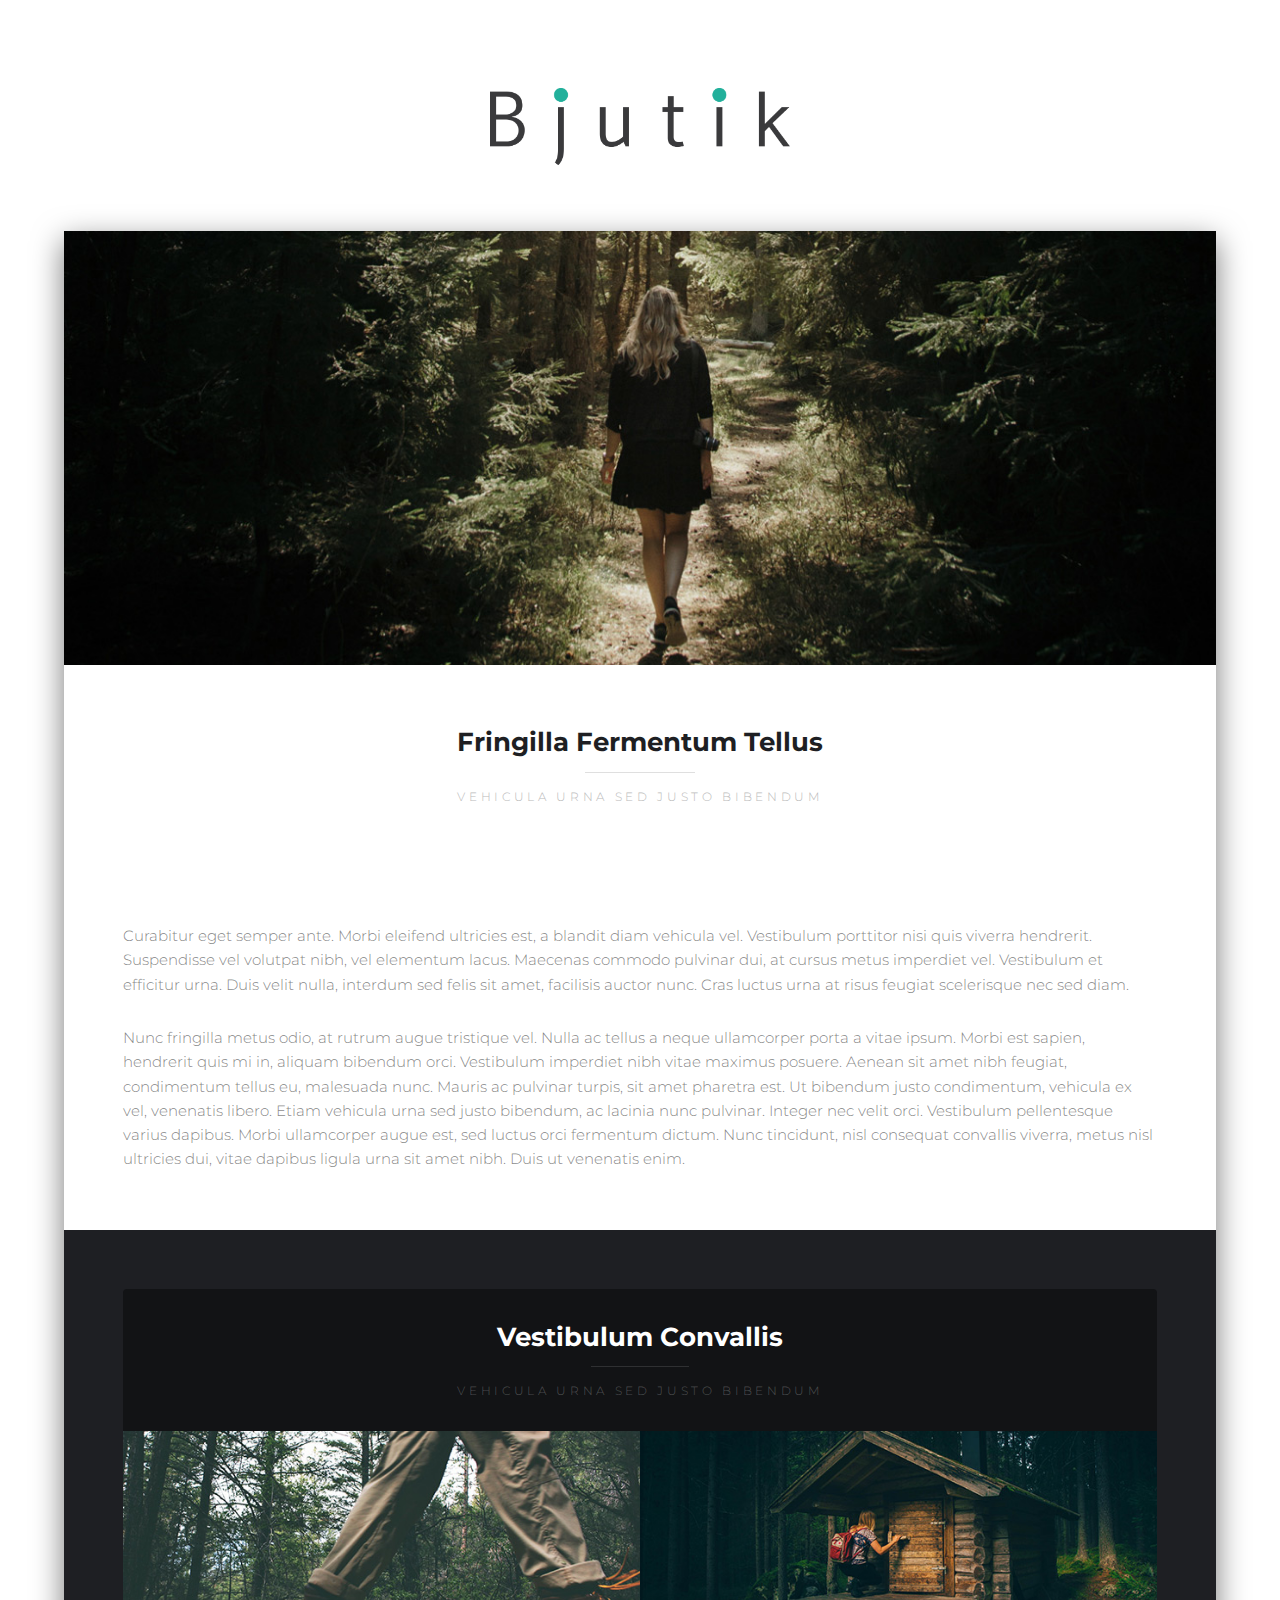
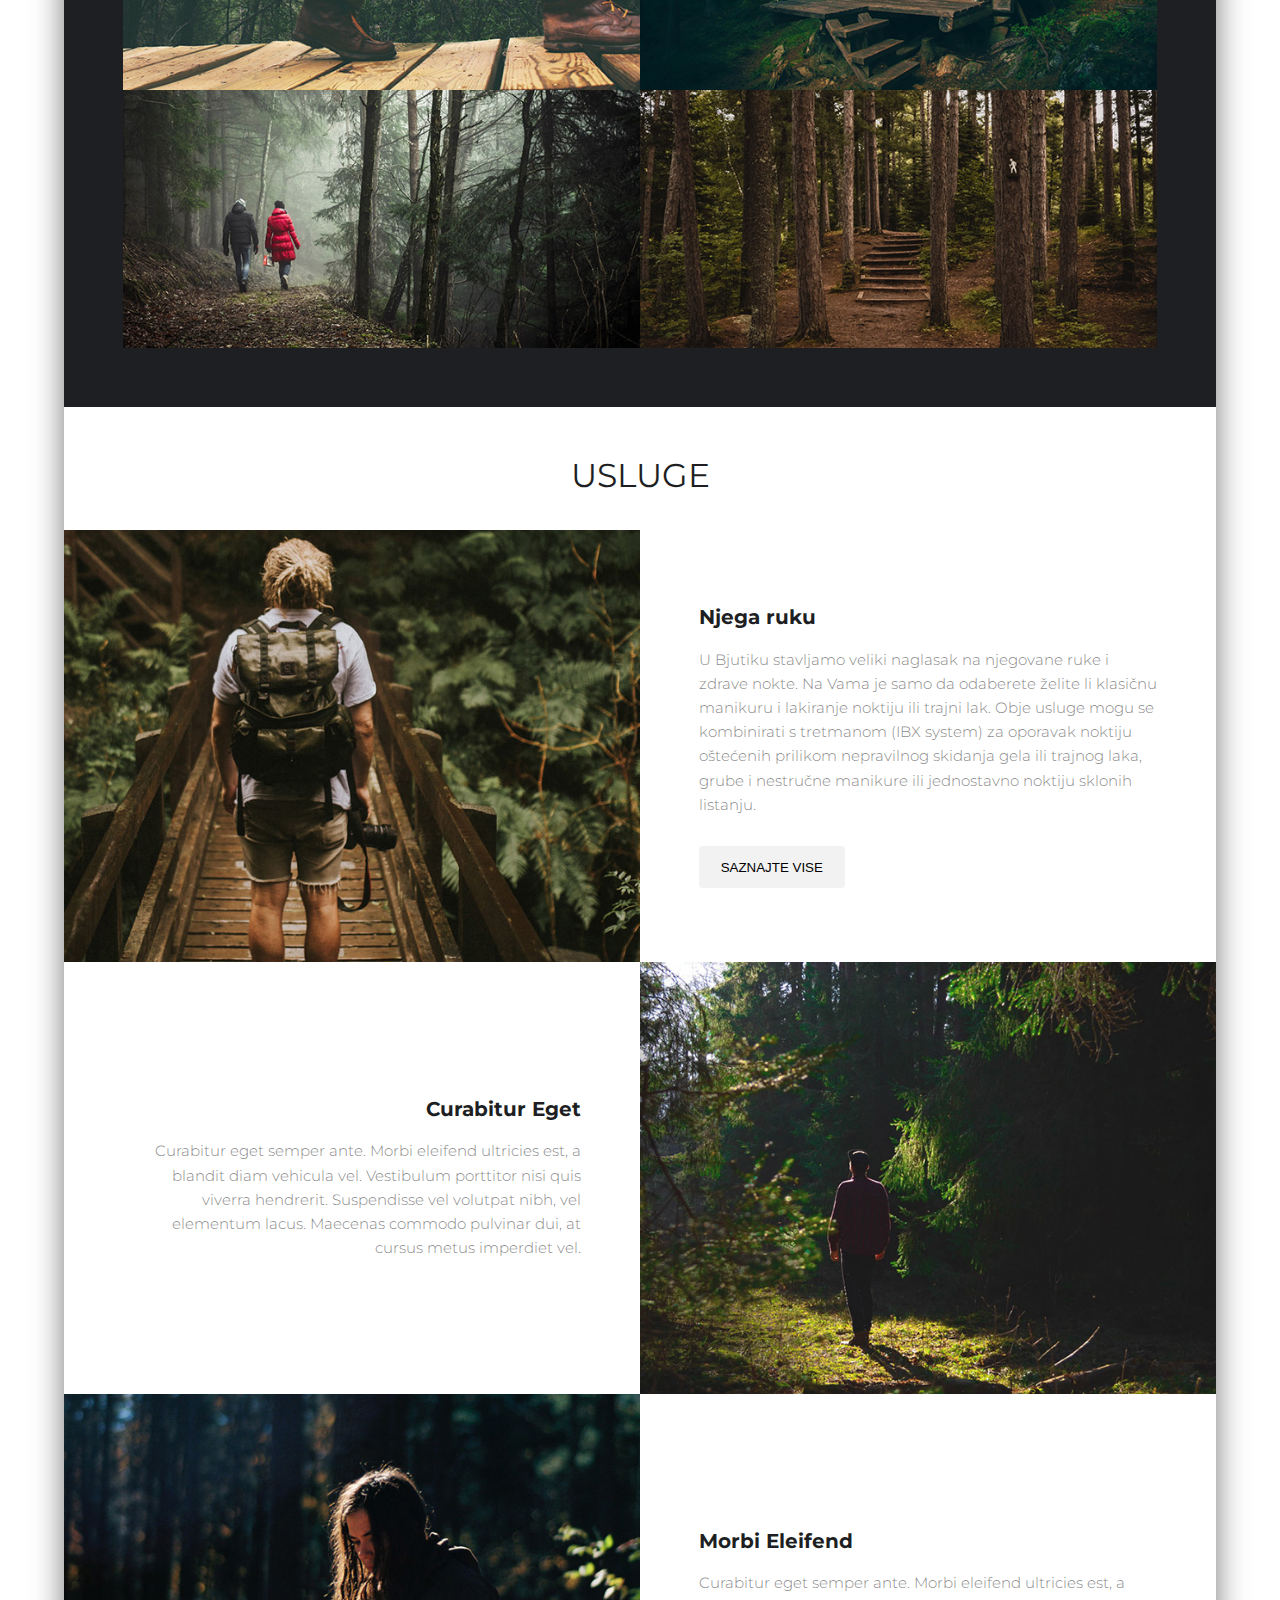
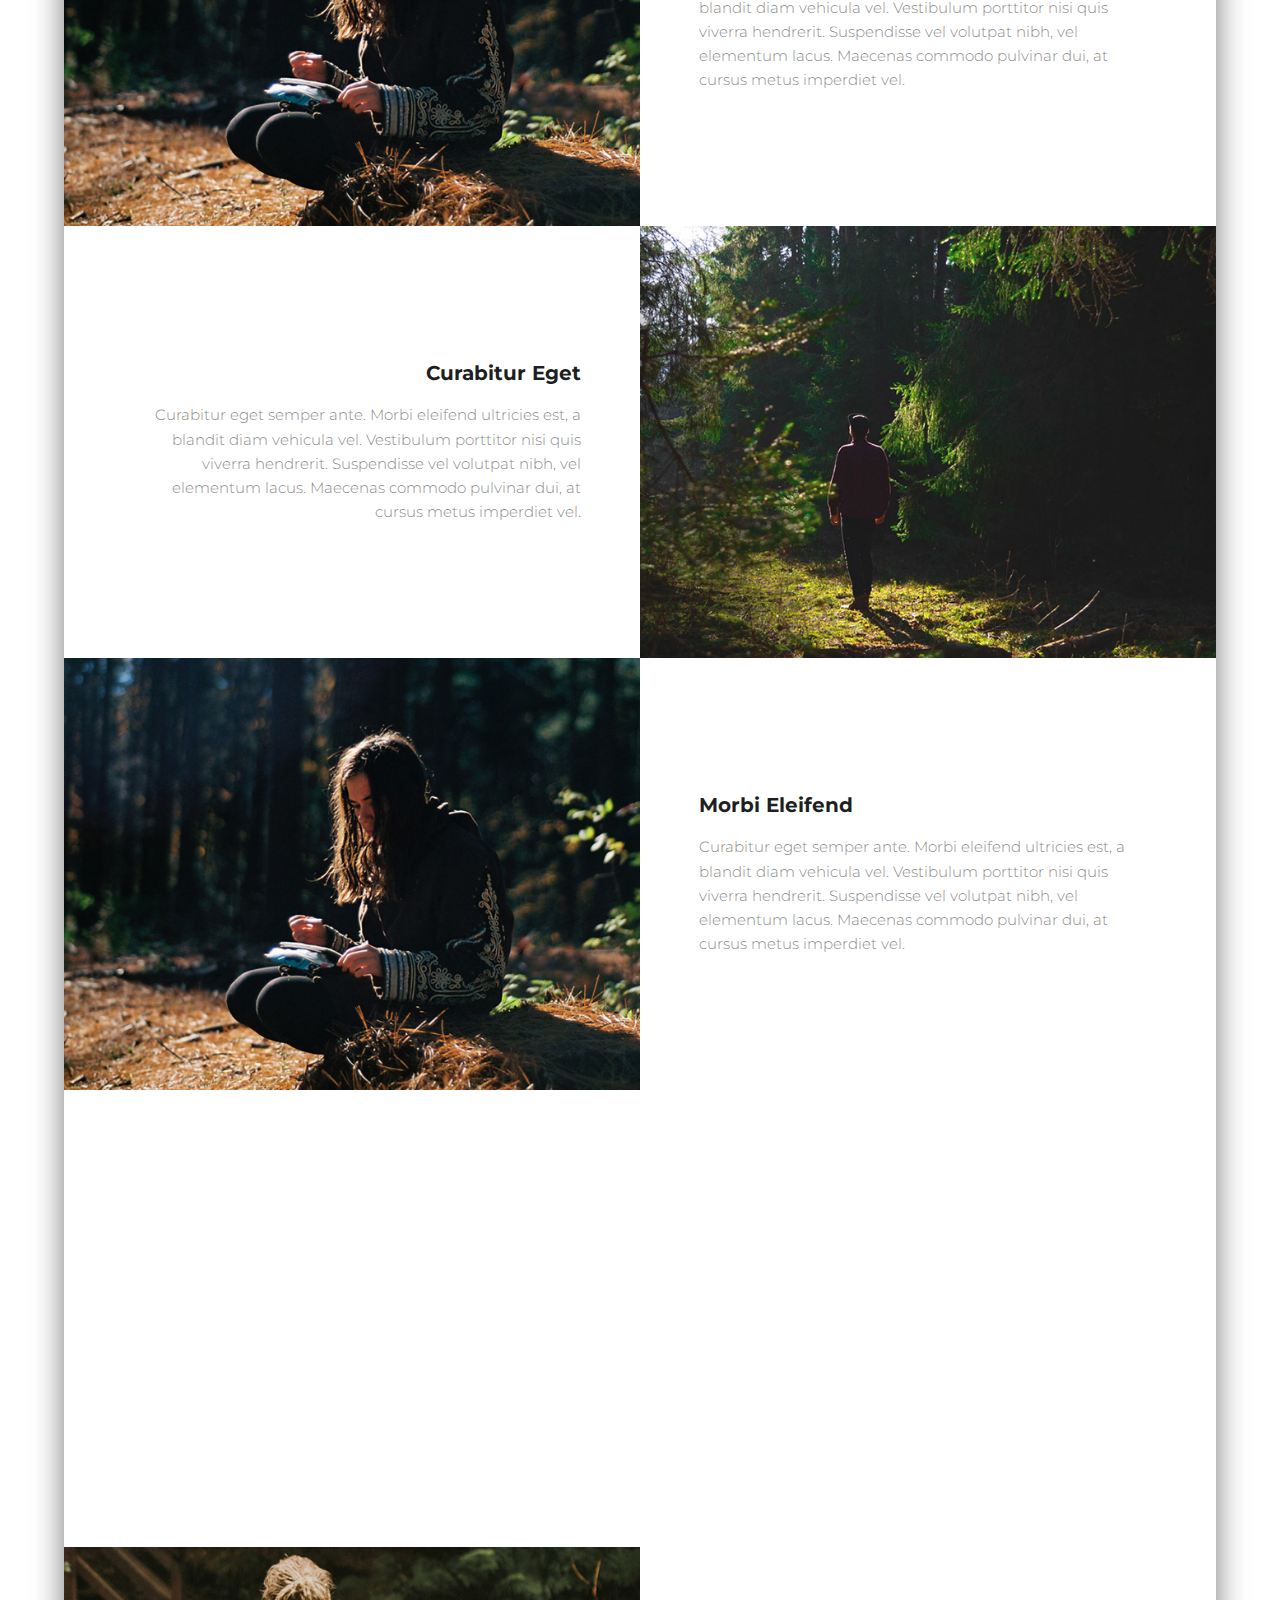
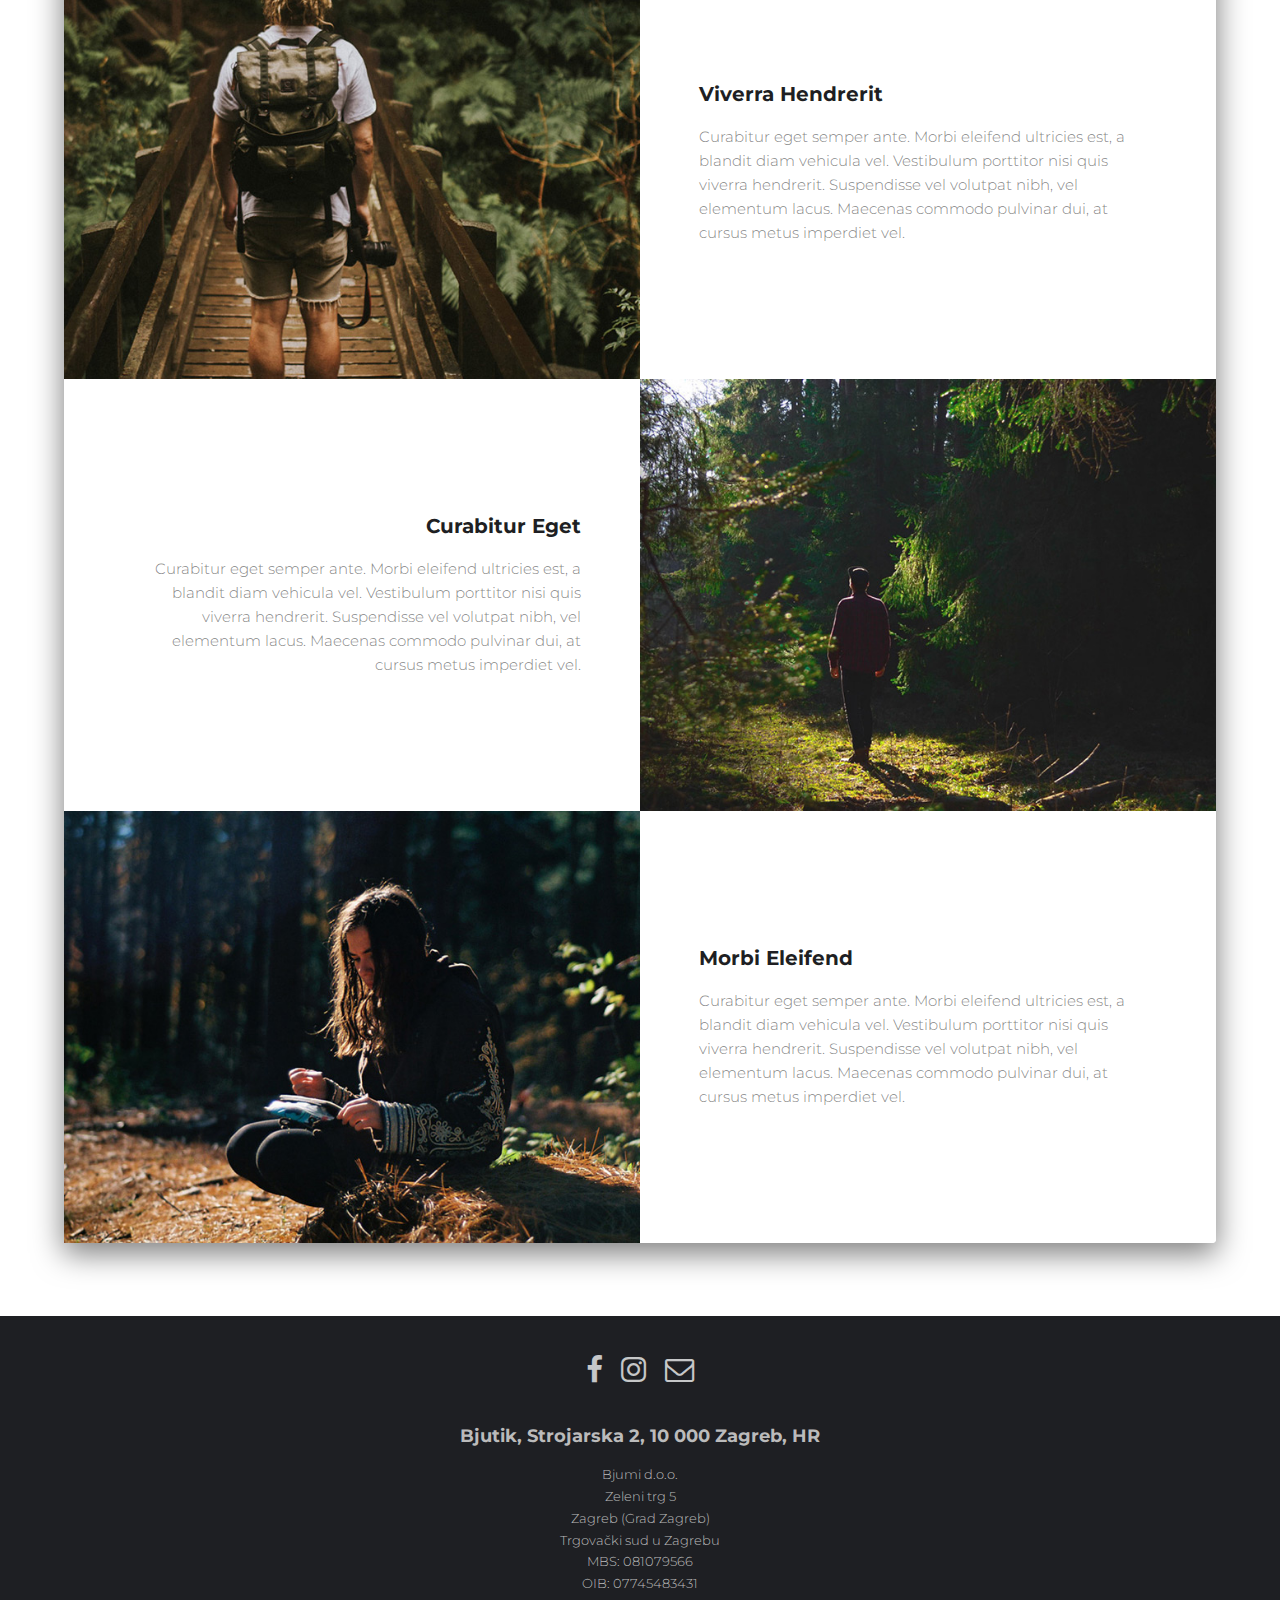
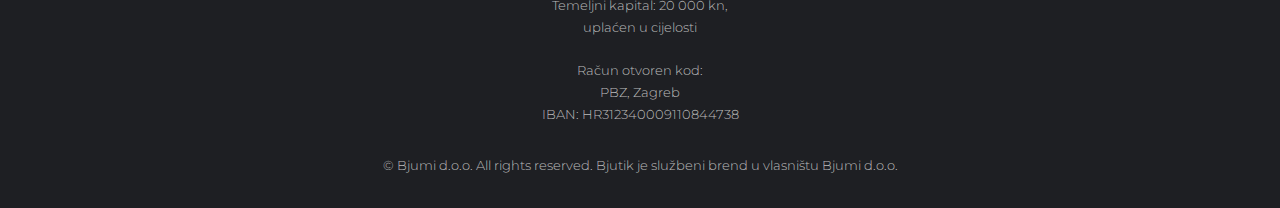
==== index.html @ 5a3cbe79 "initial commit - open close modal in progress" ====
<!DOCTYPE HTML>
<html>
	<head>
		<title>Bjutik studio ljepote</title>
		<meta charset="utf-8" />
		<meta name="viewport" content="width=device-width, initial-scale=1" />
		<link rel="stylesheet" href="assets/css/main.css" />
		<link href="https://fonts.googleapis.com/css?family=Montserrat" rel="stylesheet">
		<link rel="icon" type="image/png" href="images/favicon.png">

	</head>
	<body>

		<!-- Header -->
			<header id="header">
				<div class="logo"><img src="images/logo.png" alt="Bjutik studio" width="300px"></a></div>
			</header>

		<!-- Main -->
			<section id="main">
				<div class="inner">

				<!-- One -->
					<section id="one" class="wrapper style1">

						<div class="image fit flush">
							<img src="images/pic02.jpg" alt="" />
						</div>
						<header class="special">
							<h2>Fringilla Fermentum Tellus</h2>
							<p>vehicula urna sed justo bibendum</p>
						</header>
						<div class="content">
							<p>Curabitur eget semper ante. Morbi eleifend ultricies est, a blandit diam vehicula vel. Vestibulum porttitor nisi quis viverra hendrerit. Suspendisse vel volutpat nibh, vel elementum lacus. Maecenas commodo pulvinar dui, at cursus metus imperdiet vel. Vestibulum et efficitur urna. Duis velit nulla, interdum sed felis sit amet, facilisis auctor nunc. Cras luctus urna at risus feugiat scelerisque nec sed diam. </p>
							<p>Nunc fringilla metus odio, at rutrum augue tristique vel. Nulla ac tellus a neque ullamcorper porta a vitae ipsum. Morbi est sapien, hendrerit quis mi in, aliquam bibendum orci. Vestibulum imperdiet nibh vitae maximus posuere. Aenean sit amet nibh feugiat, condimentum tellus eu, malesuada nunc. Mauris ac pulvinar turpis, sit amet pharetra est. Ut bibendum justo condimentum, vehicula ex vel, venenatis libero. Etiam vehicula urna sed justo bibendum, ac lacinia nunc pulvinar. Integer nec velit orci. Vestibulum pellentesque varius dapibus. Morbi ullamcorper augue est, sed luctus orci fermentum dictum. Nunc tincidunt, nisl consequat convallis viverra, metus nisl ultricies dui, vitae dapibus ligula urna sit amet nibh. Duis ut venenatis enim.</p>
						</div>
					</section>

				<!-- Two -->
					<section id="two" class="wrapper style2">
						<header>
							<h2>Vestibulum Convallis</h2>
							<p>vehicula urna sed justo bibendum</p>
						</header>
						<div class="content">
							<div class="gallery">
								<div>
									<div class="image fit flush">
										<a href="images/pic03.jpg"><img src="images/pic03.jpg" alt="" /></a>
									</div>
								</div>
								<div>
									<div class="image fit flush">
										<a href="images/pic01.jpg"><img src="images/pic01.jpg" alt="" /></a>
									</div>
								</div>
								<div>
									<div class="image fit flush">
										<a href="images/pic04.jpg"><img src="images/pic04.jpg" alt="" /></a>
									</div>
								</div>
								<div>
									<div class="image fit flush">
										<a href="images/pic05.jpg"><img src="images/pic05.jpg" alt="" /></a>
									</div>
								</div>
							</div>
						</div>
					</section>

				<!-- Three -->
					<section id="three" class="wrapper">
						<h1>Usluge</h1>
						<div class="spotlight">
							<div class="image flush"><img src="images/pic06.jpg" alt="" /></div>
							<div class="inner">
								<h3>Njega ruku</h3>
								<p>U Bjutiku stavljamo veliki naglasak na njegovane ruke i zdrave nokte. Na Vama je samo da odaberete želite li klasičnu manikuru i lakiranje noktiju ili trajni lak. Obje usluge mogu se kombinirati s tretmanom (IBX system) za oporavak noktiju oštećenih prilikom nepravilnog skidanja gela ili trajnog laka, grube i nestručne manikure ili jednostavno noktiju sklonih listanju.</p>
								<button id="modal_button" onclick="openModal('njega-ruku')">Saznajte vise</button>
																
							</div>

							<div class="modal modal-hidden" id="njega-ruku">
								<div class="modal-container">
									<a class="modal-close" href="#" onclick="closeModal('njega-ruku')"></a>
								<h2>Njega ruku</h2>
								<p>U Bjutiku stavljamo veliki naglasak na njegovane ruke i zdrave nokte. Na Vama je samo da odaberete želite li klasičnu manikuru i lakiranje noktiju ili trajni lak. Obje usluge mogu se kombinirati s tretmanom (IBX system) za oporavak noktiju oštećenih prilikom nepravilnog skidanja gela ili trajnog laka, grube i nestručne manikure ili jednostavno noktiju sklonih listanju. IBX system u kombinaciji s organskim Dadi’ Oil uljem kojeg dobijete prilikom prvog IBX tretmana pomaže Vam da njegujete svoje nokte i kožu i kod kuće.</p>
										
								<p>Brandovi koji se koriste u radu su OPI i CND SHELLAC™ trajni lakovi, CND Creative Play, CND Vinylux te OPI  lakovi za nokte.
								Tretman možete obogatiti pilingom i maskom za ruke brazilskog proizvođača NK Cosmetics čiji su prirodni sastojci jednako blagotvorni prema Vama, ali i prema prirodi.</p>
										
								<p>Vrhunski proizvodi, iskustvo i stručnost u izvođenju tretmana osiguravaju Vam zadovoljstvo i opuštanje.</p>							
							</div>
							</div>
						</div>
						<div class="spotlight alt">
							<div class="image flush"><img src="images/pic07.jpg" alt="" /></div>
							<div  class="inner">
								<h3>Curabitur Eget</h3>
								<p>Curabitur eget semper ante. Morbi eleifend ultricies est, a blandit diam vehicula vel. Vestibulum porttitor nisi quis viverra hendrerit. Suspendisse vel volutpat nibh, vel elementum lacus. Maecenas commodo pulvinar dui, at cursus metus imperdiet vel.</p>
							</div>
						</div>
						<div class="spotlight">
							<div class="image flush"><img src="images/pic08.jpg" alt="" /></div>
							<div class="inner">
								<h3>Morbi Eleifend</h3>
								<p>Curabitur eget semper ante. Morbi eleifend ultricies est, a blandit diam vehicula vel. Vestibulum porttitor nisi quis viverra hendrerit. Suspendisse vel volutpat nibh, vel elementum lacus. Maecenas commodo pulvinar dui, at cursus metus imperdiet vel.</p>
							</div>
						</div>
						<div class="spotlight alt">
								<div class="image flush"><img src="images/pic07.jpg" alt="" /></div>
								<div  class="inner">
									<h3>Curabitur Eget</h3>
									<p>Curabitur eget semper ante. Morbi eleifend ultricies est, a blandit diam vehicula vel. Vestibulum porttitor nisi quis viverra hendrerit. Suspendisse vel volutpat nibh, vel elementum lacus. Maecenas commodo pulvinar dui, at cursus metus imperdiet vel.</p>
								</div>
							</div>
							<div class="spotlight">
								<div class="image flush"><img src="images/pic08.jpg" alt="" /></div>
								<div class="inner">
									<h3>Morbi Eleifend</h3>
									<p>Curabitur eget semper ante. Morbi eleifend ultricies est, a blandit diam vehicula vel. Vestibulum porttitor nisi quis viverra hendrerit. Suspendisse vel volutpat nibh, vel elementum lacus. Maecenas commodo pulvinar dui, at cursus metus imperdiet vel.</p>
								</div>
							</div>
					</section>

					<!-- Four -->
					<section id="four" class="wrapper">
						<iframe width="100%" height="450" frameborder="0" style="border:0" src="https://www.google.com/maps/embed/v1/place?q=place_id:EixTdHJvamFyc2thIGNlc3RhIDEwLCAxMDAwMCwgWmFncmViLCBIcnZhdHNrYQ&amp;key=AIzaSyA83Ny5k418vs1qoaSY3k1SQn9erfIWzHM" allowfullscreen=""></iframe>
					</section>

					<!-- Five -->
					<section id="five" class="wrapper">
						<div class="spotlight">
							<div class="image flush"><img src="images/pic06.jpg" alt="" /></div>
							<div class="inner">
								<h3>Viverra Hendrerit</h3>
								<p>Curabitur eget semper ante. Morbi eleifend ultricies est, a blandit diam vehicula vel. Vestibulum porttitor nisi quis viverra hendrerit. Suspendisse vel volutpat nibh, vel elementum lacus. Maecenas commodo pulvinar dui, at cursus metus imperdiet vel.</p>
							</div>
						</div>
						<div class="spotlight alt">
							<div class="image flush"><img src="images/pic07.jpg" alt="" /></div>
							<div  class="inner">
								<h3>Curabitur Eget</h3>
								<p>Curabitur eget semper ante. Morbi eleifend ultricies est, a blandit diam vehicula vel. Vestibulum porttitor nisi quis viverra hendrerit. Suspendisse vel volutpat nibh, vel elementum lacus. Maecenas commodo pulvinar dui, at cursus metus imperdiet vel.</p>
							</div>
						</div>
						<div class="spotlight">
							<div class="image flush"><img src="images/pic08.jpg" alt="" /></div>
							<div class="inner">
								<h3>Morbi Eleifend</h3>
								<p>Curabitur eget semper ante. Morbi eleifend ultricies est, a blandit diam vehicula vel. Vestibulum porttitor nisi quis viverra hendrerit. Suspendisse vel volutpat nibh, vel elementum lacus. Maecenas commodo pulvinar dui, at cursus metus imperdiet vel.</p>
							</div>
						</div>
					</section>

				</div>
			</section>

		<!-- Footer -->
			<footer id="footer">
				<div class="container">
					<ul class="icons">
						<li><a href="https://www.facebook.com/bjutikstudioljepote/" class="icon fa-facebook"><span class="label">Facebook</span></a></li>
						<li><a href="https://www.instagram.com/bjutikstudioljepote/" class="icon fa-instagram"><span class="label">Instagram</span></a></li>
						<li><a href="mailto:ana.bjutik@gmail.com" class="icon fa-envelope-o"><span class="label">Email</span></a></li>
					</ul>
				</div>
				<h4>Bjutik, Strojarska 2, 10 000 Zagreb, HR

				</h4>
				<p>Bjumi d.o.o. <br>
					Zeleni trg 5<br>
					Zagreb (Grad Zagreb)<br>
					Trgovački sud u Zagrebu<br>
					MBS: 081079566<br>
					OIB: 07745483431<br>
					Temeljni kapital: 20 000 kn,<br>
					uplaćen u cijelosti<br>
				  <br>
					Račun otvoren kod:<br>
					PBZ, Zagreb<br>
					IBAN: HR312340009110844738<br></p>
				<div class="copyright">
					&copy; Bjumi d.o.o. All rights reserved. Bjutik je službeni brend u vlasništu Bjumi d.o.o.


				</div>
			</footer>

		<!-- Scripts -->
			<script src="assets/js/jquery.min.js"></script>
			<script src="assets/js/jquery.poptrox.min.js"></script>
			<script src="assets/js/skel.min.js"></script>
			<script src="assets/js/util.js"></script>
			<script src="assets/js/main.js"></script>

	</body>
</html>
---- assets/css/main.css ----
@import url(font-awesome.min.css);

	html, body, div, span, applet, object, iframe, h1, h2, h3, h4, h5, h6, p, blockquote, pre, a, abbr, acronym, address, big, cite, code, del, dfn, em, img, ins, kbd, q, s, samp, small, strike, strong, sub, sup, tt, var, b, u, i, center, dl, dt, dd, ol, ul, li, fieldset, form, label, legend, table, caption, tbody, tfoot, thead, tr, th, td, article, aside, canvas, details, embed, figure, figcaption, footer, header, hgroup, menu, nav, output, ruby, section, summary, time, mark, audio, video {
		margin: 0;
		padding: 0;
		border: 0;
		font-size: 100%;
		font: inherit;
		vertical-align: baseline;
	}

	article, aside, details, figcaption, figure, footer, header, hgroup, menu, nav, section {
		display: block;
	}

	body {
		line-height: 1;
		z-index: 100;
	}

	ol, ul {
		list-style: none;
	}

	blockquote, q {
		quotes: none;
	}

	blockquote:before, blockquote:after, q:before, q:after {
		content: '';
		content: none;
	}

	table {
		border-collapse: collapse;
		border-spacing: 0;
	}

	body {
		-webkit-text-size-adjust: none;
	}

/* Box Model */

	*, *:before, *:after {
		-moz-box-sizing: border-box;
		-webkit-box-sizing: border-box;
		box-sizing: border-box;
	}

/* Containers */

	.container {
		margin-left: auto;
		margin-right: auto;
	}

	.container.\31 25\25 {
		width: 100%;
		max-width: 100rem;
		min-width: 80rem;
	}

	.container.\37 5\25 {
		width: 60rem;
	}

	.container.\35 0\25 {
		width: 40rem;
	}

	.container.\32 5\25 {
		width: 20rem;
	}

	.container {
		width: 80rem;
	}

	@media screen and (max-width: 1680px) {

		.container.\31 25\25 {
			width: 100%;
			max-width: 100rem;
			min-width: 80rem;
		}

		.container.\37 5\25 {
			width: 60rem;
		}

		.container.\35 0\25 {
			width: 40rem;
		}

		.container.\32 5\25 {
			width: 20rem;
		}

		.container {
			width: 80rem;
		}

	}

	@media screen and (max-width: 1280px) {

		.container.\31 25\25 {
			width: 100%;
			max-width: 81.25rem;
			min-width: 65rem;
		}

		.container.\37 5\25 {
			width: 48.75rem;
		}

		.container.\35 0\25 {
			width: 32.5rem;
		}

		.container.\32 5\25 {
			width: 16.25rem;
		}

		.container {
			width: 65rem;
		}

	}

	@media screen and (max-width: 980px) {

		.container.\31 25\25 {
			width: 100%;
			max-width: 112.5%;
			min-width: 90%;
		}

		.container.\37 5\25 {
			width: 67.5%;
		}

		.container.\35 0\25 {
			width: 45%;
		}

		.container.\32 5\25 {
			width: 22.5%;
		}

		.container {
			width: 90%;
		}

	}

	@media screen and (max-width: 736px) {

		.container.\31 25\25 {
			width: 100%;
			max-width: 112.5%;
			min-width: 90%;
		}

		.container.\37 5\25 {
			width: 67.5%;
		}

		.container.\35 0\25 {
			width: 45%;
		}

		.container.\32 5\25 {
			width: 22.5%;
		}

		.container {
			width: 90% !important;
		}

	}

	@media screen and (max-width: 480px) {

		.container.\31 25\25 {
			width: 100%;
			max-width: 112.5%;
			min-width: 90%;
		}

		.container.\37 5\25 {
			width: 67.5%;
		}

		.container.\35 0\25 {
			width: 45%;
		}

		.container.\32 5\25 {
			width: 22.5%;
		}

		.container {
			width: 90% !important;
		}

	}

/* Grid */

	.row {
		border-bottom: solid 1px transparent;
		-moz-box-sizing: border-box;
		-webkit-box-sizing: border-box;
		box-sizing: border-box;
	}

	.row > * {
		float: left;
		-moz-box-sizing: border-box;
		-webkit-box-sizing: border-box;
		box-sizing: border-box;
	}

	.row:after, .row:before {
		content: '';
		display: block;
		clear: both;
		height: 0;
	}

	.row.uniform > * > :first-child {
		margin-top: 0;
	}

	.row.uniform > * > :last-child {
		margin-bottom: 0;
	}

	.row.\30 \25 > * {
		padding: 0 0 0 0rem;
	}

	.row.\30 \25 {
		margin: 0 0 -1px 0rem;
	}

	.row.uniform.\30 \25 > * {
		padding: 0rem 0 0 0rem;
	}

	.row.uniform.\30 \25 {
		margin: 0rem 0 -1px 0rem;
	}

	.row > * {
		padding: 0 0 0 2rem;
	}

	.row {
		margin: 0 0 -1px -2rem;
	}

	.row.uniform > * {
		padding: 2rem 0 0 2rem;
	}

	.row.uniform {
		margin: -2rem 0 -1px -2rem;
	}

	.row.\32 00\25 > * {
		padding: 0 0 0 4rem;
	}

	.row.\32 00\25 {
		margin: 0 0 -1px -4rem;
	}

	.row.uniform.\32 00\25 > * {
		padding: 4rem 0 0 4rem;
	}

	.row.uniform.\32 00\25 {
		margin: -4rem 0 -1px -4rem;
	}

	.row.\31 50\25 > * {
		padding: 0 0 0 3rem;
	}

	.row.\31 50\25 {
		margin: 0 0 -1px -3rem;
	}

	.row.uniform.\31 50\25 > * {
		padding: 3rem 0 0 3rem;
	}

	.row.uniform.\31 50\25 {
		margin: -3rem 0 -1px -3rem;
	}

	.row.\35 0\25 > * {
		padding: 0 0 0 1rem;
	}

	.row.\35 0\25 {
		margin: 0 0 -1px -1rem;
	}

	.row.uniform.\35 0\25 > * {
		padding: 1rem 0 0 1rem;
	}

	.row.uniform.\35 0\25 {
		margin: -1rem 0 -1px -1rem;
	}

	.row.\32 5\25 > * {
		padding: 0 0 0 0.5rem;
	}

	.row.\32 5\25 {
		margin: 0 0 -1px -0.5rem;
	}

	.row.uniform.\32 5\25 > * {
		padding: 0.5rem 0 0 0.5rem;
	}

	.row.uniform.\32 5\25 {
		margin: -0.5rem 0 -1px -0.5rem;
	}

	.\31 2u, .\31 2u\24 {
		width: 100%;
		clear: none;
		margin-left: 0;
	}

	.\31 1u, .\31 1u\24 {
		width: 91.6666666667%;
		clear: none;
		margin-left: 0;
	}

	.\31 0u, .\31 0u\24 {
		width: 83.3333333333%;
		clear: none;
		margin-left: 0;
	}

	.\39 u, .\39 u\24 {
		width: 75%;
		clear: none;
		margin-left: 0;
	}

	.\38 u, .\38 u\24 {
		width: 66.6666666667%;
		clear: none;
		margin-left: 0;
	}

	.\37 u, .\37 u\24 {
		width: 58.3333333333%;
		clear: none;
		margin-left: 0;
	}

	.\36 u, .\36 u\24 {
		width: 50%;
		clear: none;
		margin-left: 0;
	}

	.\35 u, .\35 u\24 {
		width: 41.6666666667%;
		clear: none;
		margin-left: 0;
	}

	.\34 u, .\34 u\24 {
		width: 33.3333333333%;
		clear: none;
		margin-left: 0;
	}

	.\33 u, .\33 u\24 {
		width: 25%;
		clear: none;
		margin-left: 0;
	}

	.\32 u, .\32 u\24 {
		width: 16.6666666667%;
		clear: none;
		margin-left: 0;
	}

	.\31 u, .\31 u\24 {
		width: 8.3333333333%;
		clear: none;
		margin-left: 0;
	}

	.\31 2u\24 + *,
	.\31 1u\24 + *,
	.\31 0u\24 + *,
	.\39 u\24 + *,
	.\38 u\24 + *,
	.\37 u\24 + *,
	.\36 u\24 + *,
	.\35 u\24 + *,
	.\34 u\24 + *,
	.\33 u\24 + *,
	.\32 u\24 + *,
	.\31 u\24 + * {
		clear: left;
	}

	.\-11u {
		margin-left: 91.66667%;
	}

	.\-10u {
		margin-left: 83.33333%;
	}

	.\-9u {
		margin-left: 75%;
	}

	.\-8u {
		margin-left: 66.66667%;
	}

	.\-7u {
		margin-left: 58.33333%;
	}

	.\-6u {
		margin-left: 50%;
	}

	.\-5u {
		margin-left: 41.66667%;
	}

	.\-4u {
		margin-left: 33.33333%;
	}

	.\-3u {
		margin-left: 25%;
	}

	.\-2u {
		margin-left: 16.66667%;
	}

	.\-1u {
		margin-left: 8.33333%;
	}

	@media screen and (max-width: 1680px) {

		.row > * {
			padding: 0 0 0 2rem;
		}

		.row {
			margin: 0 0 -1px -2rem;
		}

		.row.uniform > * {
			padding: 2rem 0 0 2rem;
		}

		.row.uniform {
			margin: -2rem 0 -1px -2rem;
		}

		.row.\32 00\25 > * {
			padding: 0 0 0 4rem;
		}

		.row.\32 00\25 {
			margin: 0 0 -1px -4rem;
		}

		.row.uniform.\32 00\25 > * {
			padding: 4rem 0 0 4rem;
		}

		.row.uniform.\32 00\25 {
			margin: -4rem 0 -1px -4rem;
		}

		.row.\31 50\25 > * {
			padding: 0 0 0 3rem;
		}

		.row.\31 50\25 {
			margin: 0 0 -1px -3rem;
		}

		.row.uniform.\31 50\25 > * {
			padding: 3rem 0 0 3rem;
		}

		.row.uniform.\31 50\25 {
			margin: -3rem 0 -1px -3rem;
		}

		.row.\35 0\25 > * {
			padding: 0 0 0 1rem;
		}

		.row.\35 0\25 {
			margin: 0 0 -1px -1rem;
		}

		.row.uniform.\35 0\25 > * {
			padding: 1rem 0 0 1rem;
		}

		.row.uniform.\35 0\25 {
			margin: -1rem 0 -1px -1rem;
		}

		.row.\32 5\25 > * {
			padding: 0 0 0 0.5rem;
		}

		.row.\32 5\25 {
			margin: 0 0 -1px -0.5rem;
		}

		.row.uniform.\32 5\25 > * {
			padding: 0.5rem 0 0 0.5rem;
		}

		.row.uniform.\32 5\25 {
			margin: -0.5rem 0 -1px -0.5rem;
		}

		.\31 2u\28xlarge\29, .\31 2u\24\28xlarge\29 {
			width: 100%;
			clear: none;
			margin-left: 0;
		}

		.\31 1u\28xlarge\29, .\31 1u\24\28xlarge\29 {
			width: 91.6666666667%;
			clear: none;
			margin-left: 0;
		}

		.\31 0u\28xlarge\29, .\31 0u\24\28xlarge\29 {
			width: 83.3333333333%;
			clear: none;
			margin-left: 0;
		}

		.\39 u\28xlarge\29, .\39 u\24\28xlarge\29 {
			width: 75%;
			clear: none;
			margin-left: 0;
		}

		.\38 u\28xlarge\29, .\38 u\24\28xlarge\29 {
			width: 66.6666666667%;
			clear: none;
			margin-left: 0;
		}

		.\37 u\28xlarge\29, .\37 u\24\28xlarge\29 {
			width: 58.3333333333%;
			clear: none;
			margin-left: 0;
		}

		.\36 u\28xlarge\29, .\36 u\24\28xlarge\29 {
			width: 50%;
			clear: none;
			margin-left: 0;
		}

		.\35 u\28xlarge\29, .\35 u\24\28xlarge\29 {
			width: 41.6666666667%;
			clear: none;
			margin-left: 0;
		}

		.\34 u\28xlarge\29, .\34 u\24\28xlarge\29 {
			width: 33.3333333333%;
			clear: none;
			margin-left: 0;
		}

		.\33 u\28xlarge\29, .\33 u\24\28xlarge\29 {
			width: 25%;
			clear: none;
			margin-left: 0;
		}

		.\32 u\28xlarge\29, .\32 u\24\28xlarge\29 {
			width: 16.6666666667%;
			clear: none;
			margin-left: 0;
		}

		.\31 u\28xlarge\29, .\31 u\24\28xlarge\29 {
			width: 8.3333333333%;
			clear: none;
			margin-left: 0;
		}

		.\31 2u\24\28xlarge\29 + *,
		.\31 1u\24\28xlarge\29 + *,
		.\31 0u\24\28xlarge\29 + *,
		.\39 u\24\28xlarge\29 + *,
		.\38 u\24\28xlarge\29 + *,
		.\37 u\24\28xlarge\29 + *,
		.\36 u\24\28xlarge\29 + *,
		.\35 u\24\28xlarge\29 + *,
		.\34 u\24\28xlarge\29 + *,
		.\33 u\24\28xlarge\29 + *,
		.\32 u\24\28xlarge\29 + *,
		.\31 u\24\28xlarge\29 + * {
			clear: left;
		}

		.\-11u\28xlarge\29 {
			margin-left: 91.66667%;
		}

		.\-10u\28xlarge\29 {
			margin-left: 83.33333%;
		}

		.\-9u\28xlarge\29 {
			margin-left: 75%;
		}

		.\-8u\28xlarge\29 {
			margin-left: 66.66667%;
		}

		.\-7u\28xlarge\29 {
			margin-left: 58.33333%;
		}

		.\-6u\28xlarge\29 {
			margin-left: 50%;
		}

		.\-5u\28xlarge\29 {
			margin-left: 41.66667%;
		}

		.\-4u\28xlarge\29 {
			margin-left: 33.33333%;
		}

		.\-3u\28xlarge\29 {
			margin-left: 25%;
		}

		.\-2u\28xlarge\29 {
			margin-left: 16.66667%;
		}

		.\-1u\28xlarge\29 {
			margin-left: 8.33333%;
		}

	}

	@media screen and (max-width: 1280px) {

		.row > * {
			padding: 0 0 0 1.5rem;
		}

		.row {
			margin: 0 0 -1px -1.5rem;
		}

		.row.uniform > * {
			padding: 1.5rem 0 0 1.5rem;
		}

		.row.uniform {
			margin: -1.5rem 0 -1px -1.5rem;
		}

		.row.\32 00\25 > * {
			padding: 0 0 0 3rem;
		}

		.row.\32 00\25 {
			margin: 0 0 -1px -3rem;
		}

		.row.uniform.\32 00\25 > * {
			padding: 3rem 0 0 3rem;
		}

		.row.uniform.\32 00\25 {
			margin: -3rem 0 -1px -3rem;
		}

		.row.\31 50\25 > * {
			padding: 0 0 0 2.25rem;
		}

		.row.\31 50\25 {
			margin: 0 0 -1px -2.25rem;
		}

		.row.uniform.\31 50\25 > * {
			padding: 2.25rem 0 0 2.25rem;
		}

		.row.uniform.\31 50\25 {
			margin: -2.25rem 0 -1px -2.25rem;
		}

		.row.\35 0\25 > * {
			padding: 0 0 0 0.75rem;
		}

		.row.\35 0\25 {
			margin: 0 0 -1px -0.75rem;
		}

		.row.uniform.\35 0\25 > * {
			padding: 0.75rem 0 0 0.75rem;
		}

		.row.uniform.\35 0\25 {
			margin: -0.75rem 0 -1px -0.75rem;
		}

		.row.\32 5\25 > * {
			padding: 0 0 0 0.375rem;
		}

		.row.\32 5\25 {
			margin: 0 0 -1px -0.375rem;
		}

		.row.uniform.\32 5\25 > * {
			padding: 0.375rem 0 0 0.375rem;
		}

		.row.uniform.\32 5\25 {
			margin: -0.375rem 0 -1px -0.375rem;
		}

		.\31 2u\28large\29, .\31 2u\24\28large\29 {
			width: 100%;
			clear: none;
			margin-left: 0;
		}

		.\31 1u\28large\29, .\31 1u\24\28large\29 {
			width: 91.6666666667%;
			clear: none;
			margin-left: 0;
		}

		.\31 0u\28large\29, .\31 0u\24\28large\29 {
			width: 83.3333333333%;
			clear: none;
			margin-left: 0;
		}

		.\39 u\28large\29, .\39 u\24\28large\29 {
			width: 75%;
			clear: none;
			margin-left: 0;
		}

		.\38 u\28large\29, .\38 u\24\28large\29 {
			width: 66.6666666667%;
			clear: none;
			margin-left: 0;
		}

		.\37 u\28large\29, .\37 u\24\28large\29 {
			width: 58.3333333333%;
			clear: none;
			margin-left: 0;
		}

		.\36 u\28large\29, .\36 u\24\28large\29 {
			width: 50%;
			clear: none;
			margin-left: 0;
		}

		.\35 u\28large\29, .\35 u\24\28large\29 {
			width: 41.6666666667%;
			clear: none;
			margin-left: 0;
		}

		.\34 u\28large\29, .\34 u\24\28large\29 {
			width: 33.3333333333%;
			clear: none;
			margin-left: 0;
		}

		.\33 u\28large\29, .\33 u\24\28large\29 {
			width: 25%;
			clear: none;
			margin-left: 0;
		}

		.\32 u\28large\29, .\32 u\24\28large\29 {
			width: 16.6666666667%;
			clear: none;
			margin-left: 0;
		}

		.\31 u\28large\29, .\31 u\24\28large\29 {
			width: 8.3333333333%;
			clear: none;
			margin-left: 0;
		}

		.\31 2u\24\28large\29 + *,
		.\31 1u\24\28large\29 + *,
		.\31 0u\24\28large\29 + *,
		.\39 u\24\28large\29 + *,
		.\38 u\24\28large\29 + *,
		.\37 u\24\28large\29 + *,
		.\36 u\24\28large\29 + *,
		.\35 u\24\28large\29 + *,
		.\34 u\24\28large\29 + *,
		.\33 u\24\28large\29 + *,
		.\32 u\24\28large\29 + *,
		.\31 u\24\28large\29 + * {
			clear: left;
		}

		.\-11u\28large\29 {
			margin-left: 91.66667%;
		}

		.\-10u\28large\29 {
			margin-left: 83.33333%;
		}

		.\-9u\28large\29 {
			margin-left: 75%;
		}

		.\-8u\28large\29 {
			margin-left: 66.66667%;
		}

		.\-7u\28large\29 {
			margin-left: 58.33333%;
		}

		.\-6u\28large\29 {
			margin-left: 50%;
		}

		.\-5u\28large\29 {
			margin-left: 41.66667%;
		}

		.\-4u\28large\29 {
			margin-left: 33.33333%;
		}

		.\-3u\28large\29 {
			margin-left: 25%;
		}

		.\-2u\28large\29 {
			margin-left: 16.66667%;
		}

		.\-1u\28large\29 {
			margin-left: 8.33333%;
		}

	}

	@media screen and (max-width: 980px) {

		.row > * {
			padding: 0 0 0 1.5rem;
		}

		.row {
			margin: 0 0 -1px -1.5rem;
		}

		.row.uniform > * {
			padding: 1.5rem 0 0 1.5rem;
		}

		.row.uniform {
			margin: -1.5rem 0 -1px -1.5rem;
		}

		.row.\32 00\25 > * {
			padding: 0 0 0 3rem;
		}

		.row.\32 00\25 {
			margin: 0 0 -1px -3rem;
		}

		.row.uniform.\32 00\25 > * {
			padding: 3rem 0 0 3rem;
		}

		.row.uniform.\32 00\25 {
			margin: -3rem 0 -1px -3rem;
		}

		.row.\31 50\25 > * {
			padding: 0 0 0 2.25rem;
		}

		.row.\31 50\25 {
			margin: 0 0 -1px -2.25rem;
		}

		.row.uniform.\31 50\25 > * {
			padding: 2.25rem 0 0 2.25rem;
		}

		.row.uniform.\31 50\25 {
			margin: -2.25rem 0 -1px -2.25rem;
		}

		.row.\35 0\25 > * {
			padding: 0 0 0 0.75rem;
		}

		.row.\35 0\25 {
			margin: 0 0 -1px -0.75rem;
		}

		.row.uniform.\35 0\25 > * {
			padding: 0.75rem 0 0 0.75rem;
		}

		.row.uniform.\35 0\25 {
			margin: -0.75rem 0 -1px -0.75rem;
		}

		.row.\32 5\25 > * {
			padding: 0 0 0 0.375rem;
		}

		.row.\32 5\25 {
			margin: 0 0 -1px -0.375rem;
		}

		.row.uniform.\32 5\25 > * {
			padding: 0.375rem 0 0 0.375rem;
		}

		.row.uniform.\32 5\25 {
			margin: -0.375rem 0 -1px -0.375rem;
		}

		.\31 2u\28medium\29, .\31 2u\24\28medium\29 {
			width: 100%;
			clear: none;
			margin-left: 0;
		}

		.\31 1u\28medium\29, .\31 1u\24\28medium\29 {
			width: 91.6666666667%;
			clear: none;
			margin-left: 0;
		}

		.\31 0u\28medium\29, .\31 0u\24\28medium\29 {
			width: 83.3333333333%;
			clear: none;
			margin-left: 0;
		}

		.\39 u\28medium\29, .\39 u\24\28medium\29 {
			width: 75%;
			clear: none;
			margin-left: 0;
		}

		.\38 u\28medium\29, .\38 u\24\28medium\29 {
			width: 66.6666666667%;
			clear: none;
			margin-left: 0;
		}

		.\37 u\28medium\29, .\37 u\24\28medium\29 {
			width: 58.3333333333%;
			clear: none;
			margin-left: 0;
		}

		.\36 u\28medium\29, .\36 u\24\28medium\29 {
			width: 50%;
			clear: none;
			margin-left: 0;
		}

		.\35 u\28medium\29, .\35 u\24\28medium\29 {
			width: 41.6666666667%;
			clear: none;
			margin-left: 0;
		}

		.\34 u\28medium\29, .\34 u\24\28medium\29 {
			width: 33.3333333333%;
			clear: none;
			margin-left: 0;
		}

		.\33 u\28medium\29, .\33 u\24\28medium\29 {
			width: 25%;
			clear: none;
			margin-left: 0;
		}

		.\32 u\28medium\29, .\32 u\24\28medium\29 {
			width: 16.6666666667%;
			clear: none;
			margin-left: 0;
		}

		.\31 u\28medium\29, .\31 u\24\28medium\29 {
			width: 8.3333333333%;
			clear: none;
			margin-left: 0;
		}

		.\31 2u\24\28medium\29 + *,
		.\31 1u\24\28medium\29 + *,
		.\31 0u\24\28medium\29 + *,
		.\39 u\24\28medium\29 + *,
		.\38 u\24\28medium\29 + *,
		.\37 u\24\28medium\29 + *,
		.\36 u\24\28medium\29 + *,
		.\35 u\24\28medium\29 + *,
		.\34 u\24\28medium\29 + *,
		.\33 u\24\28medium\29 + *,
		.\32 u\24\28medium\29 + *,
		.\31 u\24\28medium\29 + * {
			clear: left;
		}

		.\-11u\28medium\29 {
			margin-left: 91.66667%;
		}

		.\-10u\28medium\29 {
			margin-left: 83.33333%;
		}

		.\-9u\28medium\29 {
			margin-left: 75%;
		}

		.\-8u\28medium\29 {
			margin-left: 66.66667%;
		}

		.\-7u\28medium\29 {
			margin-left: 58.33333%;
		}

		.\-6u\28medium\29 {
			margin-left: 50%;
		}

		.\-5u\28medium\29 {
			margin-left: 41.66667%;
		}

		.\-4u\28medium\29 {
			margin-left: 33.33333%;
		}

		.\-3u\28medium\29 {
			margin-left: 25%;
		}

		.\-2u\28medium\29 {
			margin-left: 16.66667%;
		}

		.\-1u\28medium\29 {
			margin-left: 8.33333%;
		}

	}

	@media screen and (max-width: 736px) {

		.row > * {
			padding: 0 0 0 1.25rem;
		}

		.row {
			margin: 0 0 -1px -1.25rem;
		}

		.row.uniform > * {
			padding: 1.25rem 0 0 1.25rem;
		}

		.row.uniform {
			margin: -1.25rem 0 -1px -1.25rem;
		}

		.row.\32 00\25 > * {
			padding: 0 0 0 2.5rem;
		}

		.row.\32 00\25 {
			margin: 0 0 -1px -2.5rem;
		}

		.row.uniform.\32 00\25 > * {
			padding: 2.5rem 0 0 2.5rem;
		}

		.row.uniform.\32 00\25 {
			margin: -2.5rem 0 -1px -2.5rem;
		}

		.row.\31 50\25 > * {
			padding: 0 0 0 1.875rem;
		}

		.row.\31 50\25 {
			margin: 0 0 -1px -1.875rem;
		}

		.row.uniform.\31 50\25 > * {
			padding: 1.875rem 0 0 1.875rem;
		}

		.row.uniform.\31 50\25 {
			margin: -1.875rem 0 -1px -1.875rem;
		}

		.row.\35 0\25 > * {
			padding: 0 0 0 0.625rem;
		}

		.row.\35 0\25 {
			margin: 0 0 -1px -0.625rem;
		}

		.row.uniform.\35 0\25 > * {
			padding: 0.625rem 0 0 0.625rem;
		}

		.row.uniform.\35 0\25 {
			margin: -0.625rem 0 -1px -0.625rem;
		}

		.row.\32 5\25 > * {
			padding: 0 0 0 0.3125rem;
		}

		.row.\32 5\25 {
			margin: 0 0 -1px -0.3125rem;
		}

		.row.uniform.\32 5\25 > * {
			padding: 0.3125rem 0 0 0.3125rem;
		}

		.row.uniform.\32 5\25 {
			margin: -0.3125rem 0 -1px -0.3125rem;
		}

		.\31 2u\28small\29, .\31 2u\24\28small\29 {
			width: 100%;
			clear: none;
			margin-left: 0;
		}

		.\31 1u\28small\29, .\31 1u\24\28small\29 {
			width: 91.6666666667%;
			clear: none;
			margin-left: 0;
		}

		.\31 0u\28small\29, .\31 0u\24\28small\29 {
			width: 83.3333333333%;
			clear: none;
			margin-left: 0;
		}

		.\39 u\28small\29, .\39 u\24\28small\29 {
			width: 75%;
			clear: none;
			margin-left: 0;
		}

		.\38 u\28small\29, .\38 u\24\28small\29 {
			width: 66.6666666667%;
			clear: none;
			margin-left: 0;
		}

		.\37 u\28small\29, .\37 u\24\28small\29 {
			width: 58.3333333333%;
			clear: none;
			margin-left: 0;
		}

		.\36 u\28small\29, .\36 u\24\28small\29 {
			width: 50%;
			clear: none;
			margin-left: 0;
		}

		.\35 u\28small\29, .\35 u\24\28small\29 {
			width: 41.6666666667%;
			clear: none;
			margin-left: 0;
		}

		.\34 u\28small\29, .\34 u\24\28small\29 {
			width: 33.3333333333%;
			clear: none;
			margin-left: 0;
		}

		.\33 u\28small\29, .\33 u\24\28small\29 {
			width: 25%;
			clear: none;
			margin-left: 0;
		}

		.\32 u\28small\29, .\32 u\24\28small\29 {
			width: 16.6666666667%;
			clear: none;
			margin-left: 0;
		}

		.\31 u\28small\29, .\31 u\24\28small\29 {
			width: 8.3333333333%;
			clear: none;
			margin-left: 0;
		}

		.\31 2u\24\28small\29 + *,
		.\31 1u\24\28small\29 + *,
		.\31 0u\24\28small\29 + *,
		.\39 u\24\28small\29 + *,
		.\38 u\24\28small\29 + *,
		.\37 u\24\28small\29 + *,
		.\36 u\24\28small\29 + *,
		.\35 u\24\28small\29 + *,
		.\34 u\24\28small\29 + *,
		.\33 u\24\28small\29 + *,
		.\32 u\24\28small\29 + *,
		.\31 u\24\28small\29 + * {
			clear: left;
		}

		.\-11u\28small\29 {
			margin-left: 91.66667%;
		}

		.\-10u\28small\29 {
			margin-left: 83.33333%;
		}

		.\-9u\28small\29 {
			margin-left: 75%;
		}

		.\-8u\28small\29 {
			margin-left: 66.66667%;
		}

		.\-7u\28small\29 {
			margin-left: 58.33333%;
		}

		.\-6u\28small\29 {
			margin-left: 50%;
		}

		.\-5u\28small\29 {
			margin-left: 41.66667%;
		}

		.\-4u\28small\29 {
			margin-left: 33.33333%;
		}

		.\-3u\28small\29 {
			margin-left: 25%;
		}

		.\-2u\28small\29 {
			margin-left: 16.66667%;
		}

		.\-1u\28small\29 {
			margin-left: 8.33333%;
		}

	}

	@media screen and (max-width: 480px) {

		.row > * {
			padding: 0 0 0 1.25rem;
		}

		.row {
			margin: 0 0 -1px -1.25rem;
		}

		.row.uniform > * {
			padding: 1.25rem 0 0 1.25rem;
		}

		.row.uniform {
			margin: -1.25rem 0 -1px -1.25rem;
		}

		.row.\32 00\25 > * {
			padding: 0 0 0 2.5rem;
		}

		.row.\32 00\25 {
			margin: 0 0 -1px -2.5rem;
		}

		.row.uniform.\32 00\25 > * {
			padding: 2.5rem 0 0 2.5rem;
		}

		.row.uniform.\32 00\25 {
			margin: -2.5rem 0 -1px -2.5rem;
		}

		.row.\31 50\25 > * {
			padding: 0 0 0 1.875rem;
		}

		.row.\31 50\25 {
			margin: 0 0 -1px -1.875rem;
		}

		.row.uniform.\31 50\25 > * {
			padding: 1.875rem 0 0 1.875rem;
		}

		.row.uniform.\31 50\25 {
			margin: -1.875rem 0 -1px -1.875rem;
		}

		.row.\35 0\25 > * {
			padding: 0 0 0 0.625rem;
		}

		.row.\35 0\25 {
			margin: 0 0 -1px -0.625rem;
		}

		.row.uniform.\35 0\25 > * {
			padding: 0.625rem 0 0 0.625rem;
		}

		.row.uniform.\35 0\25 {
			margin: -0.625rem 0 -1px -0.625rem;
		}

		.row.\32 5\25 > * {
			padding: 0 0 0 0.3125rem;
		}

		.row.\32 5\25 {
			margin: 0 0 -1px -0.3125rem;
		}

		.row.uniform.\32 5\25 > * {
			padding: 0.3125rem 0 0 0.3125rem;
		}

		.row.uniform.\32 5\25 {
			margin: -0.3125rem 0 -1px -0.3125rem;
		}

		.\31 2u\28xsmall\29, .\31 2u\24\28xsmall\29 {
			width: 100%;
			clear: none;
			margin-left: 0;
		}

		.\31 1u\28xsmall\29, .\31 1u\24\28xsmall\29 {
			width: 91.6666666667%;
			clear: none;
			margin-left: 0;
		}

		.\31 0u\28xsmall\29, .\31 0u\24\28xsmall\29 {
			width: 83.3333333333%;
			clear: none;
			margin-left: 0;
		}

		.\39 u\28xsmall\29, .\39 u\24\28xsmall\29 {
			width: 75%;
			clear: none;
			margin-left: 0;
		}

		.\38 u\28xsmall\29, .\38 u\24\28xsmall\29 {
			width: 66.6666666667%;
			clear: none;
			margin-left: 0;
		}

		.\37 u\28xsmall\29, .\37 u\24\28xsmall\29 {
			width: 58.3333333333%;
			clear: none;
			margin-left: 0;
		}

		.\36 u\28xsmall\29, .\36 u\24\28xsmall\29 {
			width: 50%;
			clear: none;
			margin-left: 0;
		}

		.\35 u\28xsmall\29, .\35 u\24\28xsmall\29 {
			width: 41.6666666667%;
			clear: none;
			margin-left: 0;
		}

		.\34 u\28xsmall\29, .\34 u\24\28xsmall\29 {
			width: 33.3333333333%;
			clear: none;
			margin-left: 0;
		}

		.\33 u\28xsmall\29, .\33 u\24\28xsmall\29 {
			width: 25%;
			clear: none;
			margin-left: 0;
		}

		.\32 u\28xsmall\29, .\32 u\24\28xsmall\29 {
			width: 16.6666666667%;
			clear: none;
			margin-left: 0;
		}

		.\31 u\28xsmall\29, .\31 u\24\28xsmall\29 {
			width: 8.3333333333%;
			clear: none;
			margin-left: 0;
		}

		.\31 2u\24\28xsmall\29 + *,
		.\31 1u\24\28xsmall\29 + *,
		.\31 0u\24\28xsmall\29 + *,
		.\39 u\24\28xsmall\29 + *,
		.\38 u\24\28xsmall\29 + *,
		.\37 u\24\28xsmall\29 + *,
		.\36 u\24\28xsmall\29 + *,
		.\35 u\24\28xsmall\29 + *,
		.\34 u\24\28xsmall\29 + *,
		.\33 u\24\28xsmall\29 + *,
		.\32 u\24\28xsmall\29 + *,
		.\31 u\24\28xsmall\29 + * {
			clear: left;
		}

		.\-11u\28xsmall\29 {
			margin-left: 91.66667%;
		}

		.\-10u\28xsmall\29 {
			margin-left: 83.33333%;
		}

		.\-9u\28xsmall\29 {
			margin-left: 75%;
		}

		.\-8u\28xsmall\29 {
			margin-left: 66.66667%;
		}

		.\-7u\28xsmall\29 {
			margin-left: 58.33333%;
		}

		.\-6u\28xsmall\29 {
			margin-left: 50%;
		}

		.\-5u\28xsmall\29 {
			margin-left: 41.66667%;
		}

		.\-4u\28xsmall\29 {
			margin-left: 33.33333%;
		}

		.\-3u\28xsmall\29 {
			margin-left: 25%;
		}

		.\-2u\28xsmall\29 {
			margin-left: 16.66667%;
		}

		.\-1u\28xsmall\29 {
			margin-left: 8.33333%;
		}

	}

/* Basic */

	@-ms-viewport {
		width: device-width;
	}

	body {
		-ms-overflow-style: scrollbar;
	}

	@media screen and (max-width: 480px) {

		html, body {
			min-width: 320px;
		}

	}

	body {
		background: #fff;
	}

		body.is-loading *, body.is-loading *:before, body.is-loading *:after {
			-moz-animation: none !important;
			-webkit-animation: none !important;
			-ms-animation: none !important;
			animation: none !important;
			-moz-transition: none !important;
			-webkit-transition: none !important;
			-ms-transition: none !important;
			transition: none !important;
		}

/* Type */

	html {
		font-size: 13pt;
	}

		@media screen and (max-width: 1680px) {

			html {
				font-size: 11pt;
			}

		}

		@media screen and (max-width: 1280px) {

			html {
				font-size: 11pt;
			}

		}

		@media screen and (max-width: 980px) {

			html {
				font-size: 12pt;
			}

		}

		@media screen and (max-width: 736px) {

			html {
				font-size: 12pt;
			}

		}

		@media screen and (max-width: 480px) {

			html {
				font-size: 12pt;
			}

		}

	body {
		background-color: #fff;
		color: rgba(0, 0, 0, 0.5);
	}

	body, input, select, textarea {
		font-family: Montserrat,sans-serif;
		font-weight: 300;
		font-size: 1rem;
		line-height: 1.65;
	}

	a {
		text-decoration: underline;
	}

		a:hover {
			text-decoration: none;
		}

	strong, b {
		font-weight: 600;
	}

	em, i {
		font-style: italic;
	}

	p {
		margin: 0 0 2rem 0;
	}

		p:last-child {
			margin: 0;
		}

		p.special {
			text-transform: uppercase;
			font-size: .75rem;
			font-weight: 300;
			margin: 0 0 .5rem 0;
			padding: 0 0 1rem 0;
			letter-spacing: .25rem;
		}

			p.special:after {
				content: '';
				position: absolute;
				margin: auto;
				right: 0;
				bottom: 0;
				left: 0;
				width: 50%;
				height: 1px;
				background-color: rgba(0, 0, 0, 0.125);
			}

	h1, h2, h3, h4, h5, h6 {
		font-weight: 700;
		line-height: 1.5;
		margin: 0 0 1rem 0;
	}

		h1 a, h2 a, h3 a, h4 a, h5 a, h6 a {
			color: inherit;
			text-decoration: none;
		}

	h2 {
		font-size: 1.75rem;
	}

	h3 {
		font-size: 1.35rem;
	}

	h4 {
		font-size: 1.1rem;
	}

	h5 {
		font-size: 0.9rem;
	}

	h6 {
		font-size: 0.7rem;
	}

	sub {
		font-size: 0.8rem;
		position: relative;
		top: 0.5rem;
	}

	sup {
		font-size: 0.8rem;
		position: relative;
		top: -0.5rem;
	}

	blockquote {
		border-left: solid 4px;
		font-style: italic;
		margin: 0 0 2rem 0;
		padding: 0.5rem 0 0.5rem 2rem;
	}

	code {
		border-radius: 4px;
		border: solid 1px;
		font-family: "Courier New", monospace;
		font-size: 0.9rem;
		margin: 0 0.25rem;
		padding: 0.25rem 0.65rem;
	}

	pre {
		-webkit-overflow-scrolling: touch;
		font-family: "Courier New", monospace;
		font-size: 0.9rem;
		margin: 0 0 2rem 0;
	}

		pre code {
			display: block;
			line-height: 1.75;
			padding: 1rem 1.5rem;
			overflow-x: auto;
		}

	hr {
		border: 0;
		border-bottom: solid 1px;
		margin: 2rem 0;
	}

		hr.major {
			margin: 3rem 0;
		}

	.align-left {
		text-align: left;
	}

	.align-center {
		text-align: center;
	}

	.align-right {
		text-align: right;
	}

	input, select, textarea {
		color: #1e1f23;
	}

	a:hover {
		color: #2caf9b;
	}

	strong, b {
		color: #1e1f23;
	}

	h1, h2, h3, h4, h5, h6 {
		color: #1e1f23;
	}

	blockquote {
		border-left-color: rgba(144, 144, 144, 0.25);
	}

	code {
		background: rgba(144, 144, 144, 0.075);
		border-color: rgba(144, 144, 144, 0.25);
	}

	hr {
		border-bottom-color: rgba(144, 144, 144, 0.25);
	}

/* Box */

	.box {
		margin-bottom: 2rem;
		background: rgba(255, 255, 255, 0.95);
		border-radius: 4px;
	}

		.box .image.fit {
			margin: 0;
			border-radius: 0;
		}

			.box .image.fit img {
				border-radius: 0;
			}

		.box header {
			margin: 0 0 2rem 0;
		}

			.box header h2 {
				margin-bottom: 1rem;
				position: relative;
				padding-bottom: 1rem;
				font-weight: 700;
			}

				.box header h2:after {
					content: '';
					position: absolute;
					margin: auto;
					right: 0;
					bottom: 0;
					left: 0;
					width: 10%;
					height: 1px;
					background-color: rgba(0, 0, 0, 0.125);
				}

			.box header p {
				text-transform: uppercase;
				font-size: .75rem;
				font-weight: 300;
				margin: 1rem 0;
				padding: 0;
				letter-spacing: .25rem;
			}

		.box .content {
			padding: 3rem;
		}

		.box > :last-child,
		.box > :last-child > :last-child,
		.box > :last-child > :last-child > :last-child {
			margin-bottom: 0;
		}

		.box.alt {
			border: 0;
			border-radius: 0;
			padding: 0;
		}

		@media screen and (max-width: 736px) {

			.box .content {
				padding: 2rem;
			}

		}

	.box {
		border-color: rgba(144, 144, 144, 0.25);
	}

/* Button */

	input[type="submit"],
	input[type="reset"],
	input[type="button"],
	button,
	.button {
		-moz-appearance: none;
		-webkit-appearance: none;
		-ms-appearance: none;
		appearance: none;
		-moz-transition: background-color 0.2s ease-in-out, color 0.2s ease-in-out;
		-webkit-transition: background-color 0.2s ease-in-out, color 0.2s ease-in-out;
		-ms-transition: background-color 0.2s ease-in-out, color 0.2s ease-in-out;
		transition: background-color 0.2s ease-in-out, color 0.2s ease-in-out;
		border-radius: 4px;
		border: 0;
		cursor: pointer;
		display: inline-block;
		font-weight: 300;
		height: 2.85rem;
		line-height: 2.95rem;
		padding: 0 1.5rem;
		text-align: center;
		text-decoration: none;
		text-transform: uppercase;
		white-space: nowrap;
	}

		input[type="submit"].icon,
		input[type="reset"].icon,
		input[type="button"].icon,
		button.icon,
		.button.icon {
			padding-left: 1.35rem;
		}

			input[type="submit"].icon:before,
			input[type="reset"].icon:before,
			input[type="button"].icon:before,
			button.icon:before,
			.button.icon:before {
				margin-right: 0.5rem;
			}

		input[type="submit"].fit,
		input[type="reset"].fit,
		input[type="button"].fit,
		button.fit,
		.button.fit {
			display: block;
			margin: 0 0 1rem 0;
			width: 100%;
		}

		input[type="submit"].small,
		input[type="reset"].small,
		input[type="button"].small,
		button.small,
		.button.small {
			font-size: 0.8rem;
		}

		input[type="submit"].big,
		input[type="reset"].big,
		input[type="button"].big,
		button.big,
		.button.big {
			font-size: 1.35rem;
		}

		input[type="submit"].disabled, input[type="submit"]:disabled,
		input[type="reset"].disabled,
		input[type="reset"]:disabled,
		input[type="button"].disabled,
		input[type="button"]:disabled,
		button.disabled,
		button:disabled,
		.button.disabled,
		.button:disabled {
			-moz-pointer-events: none;
			-webkit-pointer-events: none;
			-ms-pointer-events: none;
			pointer-events: none;
			opacity: 0.25;
		}

		@media screen and (max-width: 480px) {

			input[type="submit"],
			input[type="reset"],
			input[type="button"],
			button,
			.button {
				padding: 0;
				width: 100%;
			}

		}

	input[type="submit"],
	input[type="reset"],
	input[type="button"],
	button,
	.button {
		background-color: #f2f2f2;
		color: #000 !important;
	}

		input[type="submit"]:hover,
		input[type="reset"]:hover,
		input[type="button"]:hover,
		button:hover,
		.button:hover {
			background-color: white;
		}

		input[type="submit"]:active,
		input[type="reset"]:active,
		input[type="button"]:active,
		button:active,
		.button:active {
			background-color: #e5e5e5;
		}

		input[type="submit"].alt,
		input[type="reset"].alt,
		input[type="button"].alt,
		button.alt,
		.button.alt {
			background-color: transparent;
			box-shadow: inset 0 0 0 2px rgba(144, 144, 144, 0.25);
			color: #1e1f23 !important;
		}

			input[type="submit"].alt:hover,
			input[type="reset"].alt:hover,
			input[type="button"].alt:hover,
			button.alt:hover,
			.button.alt:hover {
				background-color: rgba(144, 144, 144, 0.075);
			}

			input[type="submit"].alt:active,
			input[type="reset"].alt:active,
			input[type="button"].alt:active,
			button.alt:active,
			.button.alt:active {
				background-color: rgba(144, 144, 144, 0.2);
			}

			input[type="submit"].alt.icon:before,
			input[type="reset"].alt.icon:before,
			input[type="button"].alt.icon:before,
			button.alt.icon:before,
			.button.alt.icon:before {
				color: #bbb;
			}

		input[type="submit"].special,
		input[type="reset"].special,
		input[type="button"].special,
		button.special,
		.button.special {
			background-color: #54a354;
			color: #ffffff !important;
		}

			input[type="submit"].special:hover,
			input[type="reset"].special:hover,
			input[type="button"].special:hover,
			button.special:hover,
			.button.special:hover {
				background-color: #62ae62;
			}

			input[type="submit"].special:active,
			input[type="reset"].special:active,
			input[type="button"].special:active,
			button.special:active,
			.button.special:active {
				background-color: #4b924b;
			}

/* Form */

	form {
		margin: 0 0 2rem 0;
	}

	label {
		display: block;
		font-size: 0.9rem;
		font-weight: 700;
		margin: 0 0 1rem 0;
	}

	input[type="text"],
	input[type="password"],
	input[type="email"],
	select,
	textarea {
		-moz-appearance: none;
		-webkit-appearance: none;
		-ms-appearance: none;
		appearance: none;
		border-radius: 4px;
		border: none;
		border: solid 1px;
		color: inherit;
		display: block;
		outline: 0;
		padding: 0 1rem;
		text-decoration: none;
		width: 100%;
	}

		input[type="text"]:invalid,
		input[type="password"]:invalid,
		input[type="email"]:invalid,
		select:invalid,
		textarea:invalid {
			box-shadow: none;
		}

	.select-wrapper {
		text-decoration: none;
		display: block;
		position: relative;
	}

		.select-wrapper:before {
			-moz-osx-font-smoothing: grayscale;
			-webkit-font-smoothing: antialiased;
			font-family: FontAwesome;
			font-style: normal;
			font-weight: normal;
			text-transform: none !important;
		}

		.select-wrapper:before {
			content: '\f078';
			display: block;
			height: 2.75rem;
			line-height: 2.75rem;
			pointer-events: none;
			position: absolute;
			right: 0;
			text-align: center;
			top: 0;
			width: 2.75rem;
		}

		.select-wrapper select::-ms-expand {
			display: none;
		}

	input[type="text"],
	input[type="password"],
	input[type="email"],
	select {
		height: 2.75rem;
	}

	textarea {
		padding: 0.75rem 1rem;
	}

	input[type="checkbox"],
	input[type="radio"] {
		-moz-appearance: none;
		-webkit-appearance: none;
		-ms-appearance: none;
		appearance: none;
		display: block;
		float: left;
		margin-right: -2rem;
		opacity: 0;
		width: 1rem;
		z-index: -1;
	}

		input[type="checkbox"] + label,
		input[type="radio"] + label {
			text-decoration: none;
			cursor: pointer;
			display: inline-block;
			font-size: 1rem;
			font-weight: 300;
			padding-left: 2.4rem;
			padding-right: 0.75rem;
			position: relative;
		}

			input[type="checkbox"] + label:before,
			input[type="radio"] + label:before {
				-moz-osx-font-smoothing: grayscale;
				-webkit-font-smoothing: antialiased;
				font-family: FontAwesome;
				font-style: normal;
				font-weight: normal;
				text-transform: none !important;
			}

			input[type="checkbox"] + label:before,
			input[type="radio"] + label:before {
				border-radius: 4px;
				border: solid 1px;
				content: '';
				display: inline-block;
				height: 1.65rem;
				left: 0;
				line-height: 1.58125rem;
				position: absolute;
				text-align: center;
				top: 0;
				width: 1.65rem;
			}

		input[type="checkbox"]:checked + label:before,
		input[type="radio"]:checked + label:before {
			content: '\f00c';
		}

	input[type="checkbox"] + label:before {
		border-radius: 4px;
	}

	input[type="radio"] + label:before {
		border-radius: 100%;
	}

	::-webkit-input-placeholder {
		opacity: 1.0;
	}

	:-moz-placeholder {
		opacity: 1.0;
	}

	::-moz-placeholder {
		opacity: 1.0;
	}

	:-ms-input-placeholder {
		opacity: 1.0;
	}

	.formerize-placeholder {
		opacity: 1.0;
	}

	label {
		color: #1e1f23;
	}

	input[type="text"],
	input[type="password"],
	input[type="email"],
	select,
	textarea {
		background: rgba(144, 144, 144, 0.075);
		border-color: rgba(144, 144, 144, 0.25);
	}

		input[type="text"]:focus,
		input[type="password"]:focus,
		input[type="email"]:focus,
		select:focus,
		textarea:focus {
			border-color: #54a354;
			box-shadow: 0 0 0 1px #54a354;
		}

	.select-wrapper:before {
		color: rgba(144, 144, 144, 0.25);
	}

	input[type="checkbox"] + label,
	input[type="radio"] + label {
		color: rgba(0, 0, 0, 0.5);
	}

		input[type="checkbox"] + label:before,
		input[type="radio"] + label:before {
			background: rgba(144, 144, 144, 0.075);
			border-color: rgba(144, 144, 144, 0.25);
		}

	input[type="checkbox"]:checked + label:before,
	input[type="radio"]:checked + label:before {
		background-color: #54a354;
		border-color: #54a354;
		color: #ffffff;
	}

	input[type="checkbox"]:focus + label:before,
	input[type="radio"]:focus + label:before {
		border-color: #54a354;
		box-shadow: 0 0 0 1px #54a354;
	}

	::-webkit-input-placeholder {
		color: #bbb !important;
	}

	:-moz-placeholder {
		color: #bbb !important;
	}

	::-moz-placeholder {
		color: #bbb !important;
	}

	:-ms-input-placeholder {
		color: #bbb !important;
	}

	.formerize-placeholder {
		color: #bbb !important;
	}

/* Gallery */

	.gallery {
		width: 100%;
		margin: 0;
		display: -moz-flex;
		display: -webkit-flex;
		display: -ms-flex;
		display: flex;
		-moz-flex-wrap: wrap;
		-webkit-flex-wrap: wrap;
		-ms-flex-wrap: wrap;
		flex-wrap: wrap;
		-moz-align-items: stretch;
		-webkit-align-items: stretch;
		-ms-align-items: stretch;
		align-items: stretch;
	}

		.gallery .image.fit {
			margin: 0;
		}

		.gallery > * {
			-moz-flex-shrink: 1;
			-webkit-flex-shrink: 1;
			-ms-flex-shrink: 1;
			flex-shrink: 1;
			-moz-flex-grow: 0;
			-webkit-flex-grow: 0;
			-ms-flex-grow: 0;
			flex-grow: 0;
		}

		.gallery > * {
			width: 50%;
		}

		@media screen and (max-width: 980px) {

			.gallery > * {
				width: 100%;
			}

		}

/* Icon */

	.icon {
		text-decoration: none;
		border-bottom: none;
		position: relative;
	}

		.icon:before {
			-moz-osx-font-smoothing: grayscale;
			-webkit-font-smoothing: antialiased;
			font-family: FontAwesome;
			font-style: normal;
			font-weight: normal;
			text-transform: none !important;
		}

		.icon > .label {
			display: none;
		}

/* Image */

	.image {
		display: inline-block;
		position: relative;
	}

		.image.flush {
			margin: 0 !important;
		}

		.image img {
			display: block;
		}

		.image.left, .image.right {
			max-width: 50%;
		}

			.image.left img, .image.right img {
				width: 100%;
			}

		.image.left {
			float: left;
			margin: 0 1rem 1rem 0;
			top: 0.25rem;
		}

		.image.right {
			float: right;
			margin: 0 0 1rem 1rem;
			top: 0.25rem;
		}

		.image.fit {
			display: block;
			margin: 0 0 2rem 0;
			width: 100%;
		}

			.image.fit img {
				width: 100%;
			}

		.image.main {
			display: block;
			margin: 0 0 3rem 0;
			width: 100%;
		}

			.image.main img {
				width: 100%;
			}

/* List */

	ol {
		list-style: decimal;
		margin: 0 0 2rem 0;
		padding-left: 1.25rem;
	}

		ol li {
			padding-left: 0.25rem;
		}

	ul {
		list-style: disc;
		margin: 0 0 2rem 0;
		padding-left: 1rem;
	}

		ul li {
			padding-left: 0.5rem;
		}

		ul.alt {
			list-style: none;
			padding-left: 0;
		}

			ul.alt li {
				border-top: solid 1px;
				padding: 0.5rem 0;
			}

				ul.alt li:first-child {
					border-top: 0;
					padding-top: 0;
				}

		ul.icons {
			cursor: default;
			list-style: none;
			padding-left: 0;
		}

			ul.icons li {
				display: inline-block;
				padding: 0 1rem 0 0;
			}

				ul.icons li:last-child {
					padding-right: 0;
				}

				ul.icons li .icon:before {
					font-size: 2rem;
				}

		ul.actions {
			cursor: default;
			list-style: none;
			padding-left: 0;
		}

			ul.actions li {
				display: inline-block;
				padding: 0 1rem 0 0;
				vertical-align: middle;
			}

				ul.actions li:last-child {
					padding-right: 0;
				}

			ul.actions.small li {
				padding: 0 0.5rem 0 0;
			}

			ul.actions.vertical li {
				display: block;
				padding: 1rem 0 0 0;
			}

				ul.actions.vertical li:first-child {
					padding-top: 0;
				}

				ul.actions.vertical li > * {
					margin-bottom: 0;
				}

			ul.actions.vertical.small li {
				padding: 0.5rem 0 0 0;
			}

				ul.actions.vertical.small li:first-child {
					padding-top: 0;
				}

			ul.actions.fit {
				display: table;
				margin-left: -1rem;
				padding: 0;
				table-layout: fixed;
				width: calc(100% + 1rem);
			}

				ul.actions.fit li {
					display: table-cell;
					padding: 0 0 0 1rem;
				}

					ul.actions.fit li > * {
						margin-bottom: 0;
					}

				ul.actions.fit.small {
					margin-left: -0.5rem;
					width: calc(100% + 0.5rem);
				}

					ul.actions.fit.small li {
						padding: 0 0 0 0.5rem;
					}

			@media screen and (max-width: 480px) {

				ul.actions {
					margin: 0 0 2rem 0;
				}

					ul.actions li {
						padding: 1rem 0 0 0;
						display: block;
						text-align: center;
						width: 100%;
					}

						ul.actions li:first-child {
							padding-top: 0;
						}

						ul.actions li > * {
							width: 100%;
							margin: 0 !important;
						}

							ul.actions li > *.icon:before {
								margin-left: -2rem;
							}

					ul.actions.small li {
						padding: 0.5rem 0 0 0;
					}

						ul.actions.small li:first-child {
							padding-top: 0;
						}

			}

	dl {
		margin: 0 0 2rem 0;
	}

		dl dt {
			display: block;
			font-weight: 700;
			margin: 0 0 1rem 0;
		}

		dl dd {
			margin-left: 2rem;
		}

	ul.alt li {
		border-top-color: rgba(144, 144, 144, 0.25);
	}

/* Section/Article */

	section.special, article.special {
		text-align: center;
	}

	header p {
		position: relative;
		margin: 0 0 1.5rem 0;
	}

	h1 {
		font-size: 2.25rem;
		text-align: center;
		margin: 3rem 0 2rem 0;
		text-transform: uppercase;
		font-weight: 400;
	}

	header h2 + p {
		font-size: 1.25rem;
		margin-top: -1rem;
	}

	header h3 + p {
		font-size: 1.1rem;
		margin-top: -0.8rem;
	}

	header h4 + p,
	header h5 + p,
	header h6 + p {
		font-size: 0.9rem;
		margin-top: -0.6rem;
	}

	header p {
		color: #bbb;
	}

/*Spotlight */

	.spotlight {
		display: -moz-flex;
		display: -webkit-flex;
		display: -ms-flex;
		display: flex;
		-moz-flex-wrap: wrap;
		-webkit-flex-wrap: wrap;
		-ms-flex-wrap: wrap;
		flex-wrap: wrap;
		-moz-align-items: center;
		-webkit-align-items: center;
		-ms-align-items: center;
		align-items: center;
	}

		.spotlight > * {
			-moz-flex-shrink: 1;
			-webkit-flex-shrink: 1;
			-ms-flex-shrink: 1;
			flex-shrink: 1;
			-moz-flex-grow: 0;
			-webkit-flex-grow: 0;
			-ms-flex-grow: 0;
			flex-grow: 0;
		}

		.spotlight > * {
			width: 50%;
		}

		.spotlight p:last-child {
			margin: 0;
		}

		.spotlight .inner {
			padding: 6rem;
		}

		.spotlight .image {
			margin: 0;
		}

			.spotlight .image img {
				width: 100%;
			}

		.spotlight.alt {
			display: -moz-flex;
			display: -webkit-flex;
			display: -ms-flex;
			display: flex;
			-moz-flex-wrap: wrap;
			-webkit-flex-wrap: wrap;
			-ms-flex-wrap: wrap;
			flex-wrap: wrap;
			-moz-align-items: center;
			-webkit-align-items: center;
			-ms-align-items: center;
			align-items: center;
			text-align: right;
		}

			.spotlight.alt > * {
				-moz-flex-shrink: 1;
				-webkit-flex-shrink: 1;
				-ms-flex-shrink: 1;
				flex-shrink: 1;
				-moz-flex-grow: 0;
				-webkit-flex-grow: 0;
				-ms-flex-grow: 0;
				flex-grow: 0;
			}


			.spotlight.alt .image {
				-moz-order: 2;
				-webkit-order: 2;
				-ms-order: 2;
				order: 2;
			}

		@media screen and (max-width: 1280px) {

			.spotlight .inner {
				padding: 4rem;
			}

		}

		@media screen and (max-width: 980px) {

			.spotlight {
				display: -moz-flex;
				display: -webkit-flex;
				display: -ms-flex;
				display: flex;
				-moz-flex-wrap: wrap;
				-webkit-flex-wrap: wrap;
				-ms-flex-wrap: wrap;
				flex-wrap: wrap;
				-moz-align-items: center;
				-webkit-align-items: center;
				-ms-align-items: center;
				align-items: center;
				text-align: center;
			}

				.spotlight > * {
					-moz-flex-shrink: 1;
					-webkit-flex-shrink: 1;
					-ms-flex-shrink: 1;
					flex-shrink: 1;
					-moz-flex-grow: 0;
					-webkit-flex-grow: 0;
					-ms-flex-grow: 0;
					flex-grow: 0;
				}

				.spotlight > * {
					width: 100%;
				}

				.spotlight.alt {
					display: -moz-flex;
					display: -webkit-flex;
					display: -ms-flex;
					display: flex;
					-moz-flex-wrap: wrap;
					-webkit-flex-wrap: wrap;
					-ms-flex-wrap: wrap;
					flex-wrap: wrap;
					-moz-align-items: center;
					-webkit-align-items: center;
					-ms-align-items: center;
					align-items: center;
					text-align: center;
				}

					.spotlight.alt > * {
						-moz-flex-shrink: 1;
						-webkit-flex-shrink: 1;
						-ms-flex-shrink: 1;
						flex-shrink: 1;
						-moz-flex-grow: 0;
						-webkit-flex-grow: 0;
						-ms-flex-grow: 0;
						flex-grow: 0;
					}

					.spotlight.alt .image {
						-moz-order: 0;
						-webkit-order: 0;
						-ms-order: 0;
						order: 0;
					}

		}

		@media screen and (max-width: 736px) {

			.spotlight .inner {
				padding: 2rem;
			}

		}

/* Table */

	.table-wrapper {
		-webkit-overflow-scrolling: touch;
		overflow-x: auto;
	}

	table {
		margin: 0 0 2rem 0;
		width: 100%;
	}

		table tbody tr {
			border: solid 1px;
			border-left: 0;
			border-right: 0;
		}

		table td {
			padding: 0.75rem 0.75rem;
		}

		table th {
			font-size: 0.9rem;
			font-weight: 700;
			padding: 0 0.75rem 0.75rem 0.75rem;
			text-align: left;
		}

		table thead {
			border-bottom: solid 2px;
		}

		table tfoot {
			border-top: solid 2px;
		}

		table.alt {
			border-collapse: separate;
		}

			table.alt tbody tr td {
				border: solid 1px;
				border-left-width: 0;
				border-top-width: 0;
			}

				table.alt tbody tr td:first-child {
					border-left-width: 1px;
				}

			table.alt tbody tr:first-child td {
				border-top-width: 1px;
			}

			table.alt thead {
				border-bottom: 0;
			}

			table.alt tfoot {
				border-top: 0;
			}

	table tbody tr {
		border-color: rgba(144, 144, 144, 0.25);
	}

		table tbody tr:nth-child(2n + 1) {
			background-color: rgba(144, 144, 144, 0.075);
		}

	table th {
		color: #1e1f23;
	}

	table thead {
		border-bottom-color: rgba(144, 144, 144, 0.25);
	}

	table tfoot {
		border-top-color: rgba(144, 144, 144, 0.25);
	}

	table.alt tbody tr td {
		border-color: rgba(144, 144, 144, 0.25);
	}

/* Header */

	body {
		background-color: #fff;
		padding-top: 8rem;
	}

		body.is-loading:after {
			visibility: hidden;
			opacity: 0;
		}

		/*body:after {
			-moz-pointer-events: none;
			-webkit-pointer-events: none;
			-ms-pointer-events: none;
			pointer-events: none;
			-moz-transition: opacity 1.5s ease-in-out, visibility 1.5s;
			-webkit-transition: opacity 1.5s ease-in-out, visibility 1.5s;
			-ms-transition: opacity 1.5s ease-in-out, visibility 1.5s;
			transition: opacity 1.5s ease-in-out, visibility 1.5s;
			content: '';
			background-image: url(../../images/bg.jpg);
			background-attachment: fixed;
			background-position: center;
			background-repeat: no-repeat;
			background-size: cover;
			position: fixed;
			display: block;
			top: 0;
			left: 0;
			height: 100%;
			width: 100%;
			z-index: -1;
			visibility: visible;
			opacity: 1;
		}*/

			@media screen and (max-width: 980px) {

				body:after {
					background-attachment: scroll;
					background-position: top;
					background-size: 100%;
				}

			}

	#header {
		color: #a6a6a6;
		cursor: default;
		position: relative;
		text-align: center;
		z-index: 10001;
	}

		#header > .logo {
			margin: 0 0 4rem 0;
			padding: 0;
		}

			#header > .logo a {
				font-size: 4rem;
				font-weight: 700;
				color: #FFF;
				text-decoration: none;
				line-height: 1rem;
			}

			#header > .logo span {
				font-weight: 300;
				font-size: 1rem;
				display: block;
				color: rgba(255, 255, 255, 0.65);
			}

	@media screen and (max-width: 1280px) {

		body {
			padding-top: 6rem;
			background-attachment: scroll;
			background-size: auto;
			background-position: top;
		}

	}

	@media screen and (max-width: 736px) {

		#header > .logo {
			margin: 0 0 2rem 0;
		}

			#header > .logo a {
				font-size: 3rem;
			}

	}

/* Main */

	#main > .inner {
		margin: 0 auto;
		width: 80rem;
		max-width: 90%;
		margin-bottom: 5rem;
		background: rgba(255, 255, 255, 0.95);
		-webkit-box-shadow: 0px 10px 30px 1px rgba(0,0,0,0.5);
		-moz-box-shadow: 0px 10px 30px 1px rgba(0,0,0,0.5);
		box-shadow: 0px 10px 30px 1px rgba(0,0,0,0.5);
		border-radius: 4px;
	}

	@media screen and (max-width: 980px) {

		#main .image {
			width: 100%;
			min-width: 100%;
			float: none;
			margin: 0 0 2rem 0;
		}

			#main .image img {
				width: 100%;
			}

	}

	.wrapper > header {
		text-align: center;
		background: #FFF;
		padding: 2rem;
		margin: 0;
	}

		.wrapper > header h2 {
			position: relative;
			padding-bottom: .75rem;
		}

			.wrapper > header h2:after {
				content: '';
				position: absolute;
				margin: auto;
				right: 0;
				bottom: 0;
				left: 0;
				width: 10%;
				height: 1px;
				background-color: rgba(0, 0, 0, 0.125);
			}

		.wrapper > header p {
			text-transform: uppercase;
			font-weight: 300;
			font-size: .8rem;
			letter-spacing: .25rem;
			margin: 0;
		}

		.wrapper > header.special {
			padding: 4rem 2rem;
		}

			@media screen and (max-width: 980px) {

				.wrapper > header.special {
					padding: 3rem 2rem;
				}

			}

		@media screen and (max-width: 736px) {

			.wrapper > header {
				padding: 1.5rem;
			}

				.wrapper > header h2 {
					font-size: 1.5rem;
				}

					.wrapper > header h2:after {
						width: 50%;
					}

		}

	.wrapper.style1 .content {
		padding: 6rem;
	}

		@media screen and (max-width: 1280px) {

			.wrapper.style1 .content {
				padding: 4rem;
			}

		}

		@media screen and (max-width: 736px) {

			.wrapper.style1 .content {
				padding: 2rem;
			}

		}

	.wrapper.style2 {
		background: #1e1f23;
		padding: 6rem;
	}

		.wrapper.style2 header {
			background: #121315;
			border-radius: 4px 4px 0 0;
		}

			.wrapper.style2 header h2 {
				color: #FFF;
			}

				.wrapper.style2 header h2:after {
					background-color: rgba(255, 255, 255, 0.125);
				}

			.wrapper.style2 header p {
				color: rgba(255, 255, 255, 0.25);
			}

		@media screen and (max-width: 1280px) {

			.wrapper.style2 {
				padding: 4rem;
			}

		}

		@media screen and (max-width: 736px) {

			.wrapper.style2 {
				padding: 2rem;
			}

		}

/* Footer */

	#footer {
		padding: 2rem 0 0.1rem 0 ;
		text-align: center;
		background-color: #1e1f23;
	}

		#footer a {
			color: rgba(255, 255, 255, 0.75);
		}

			#footer a:hover {
				color: #2caf9b;
			}

		#footer p {
			color: #bbb;
			font-size: 0.9rem;
		}

		#footer h4 {
			color: #bbb;
			font-size: 1.2rem;
		}

		#footer .copyright {
			color: #bbb;
			font-size: 0.9rem;
			margin: 0 0 2rem 0;
			padding: 0 1rem;
			text-align: center;
		}

		@media screen and (max-width: 736px) {

			#footer {
				padding: 1rem 0 0.1rem 0 ;
			}

		}

	.modal {
		width: 100%;
		height: 100%;
		position: fixed;
		top: 0%;
		left: 0;
		background-color: rgba(255, 255, 255, 0.95);
		z-index: 101;
		overflow: scroll; 
	}

	.modal-container {
		width: 80%;
		margin: 10rem auto;
	}

	.modal-hidden {
		visibility: hidden;
	}

	.modal-close {
		position: fixed;
		top: 3rem;
		right: 3rem;
		width: 32px;
		height: 32px;
		opacity: 0.3;
	  }
	  .modal-close:hover {
		opacity: 1;
	  }
	  .modal-close:before, .modal-close:after {
		position: absolute;
		left: 15px;
		content: ' ';
		height: 33px;
		width: 2px;
		background-color: #333;
	  }
	  .modal-close:before {
		transform: rotate(45deg);
	  }
	  .modal-close:after {
		transform: rotate(-45deg);
	  }
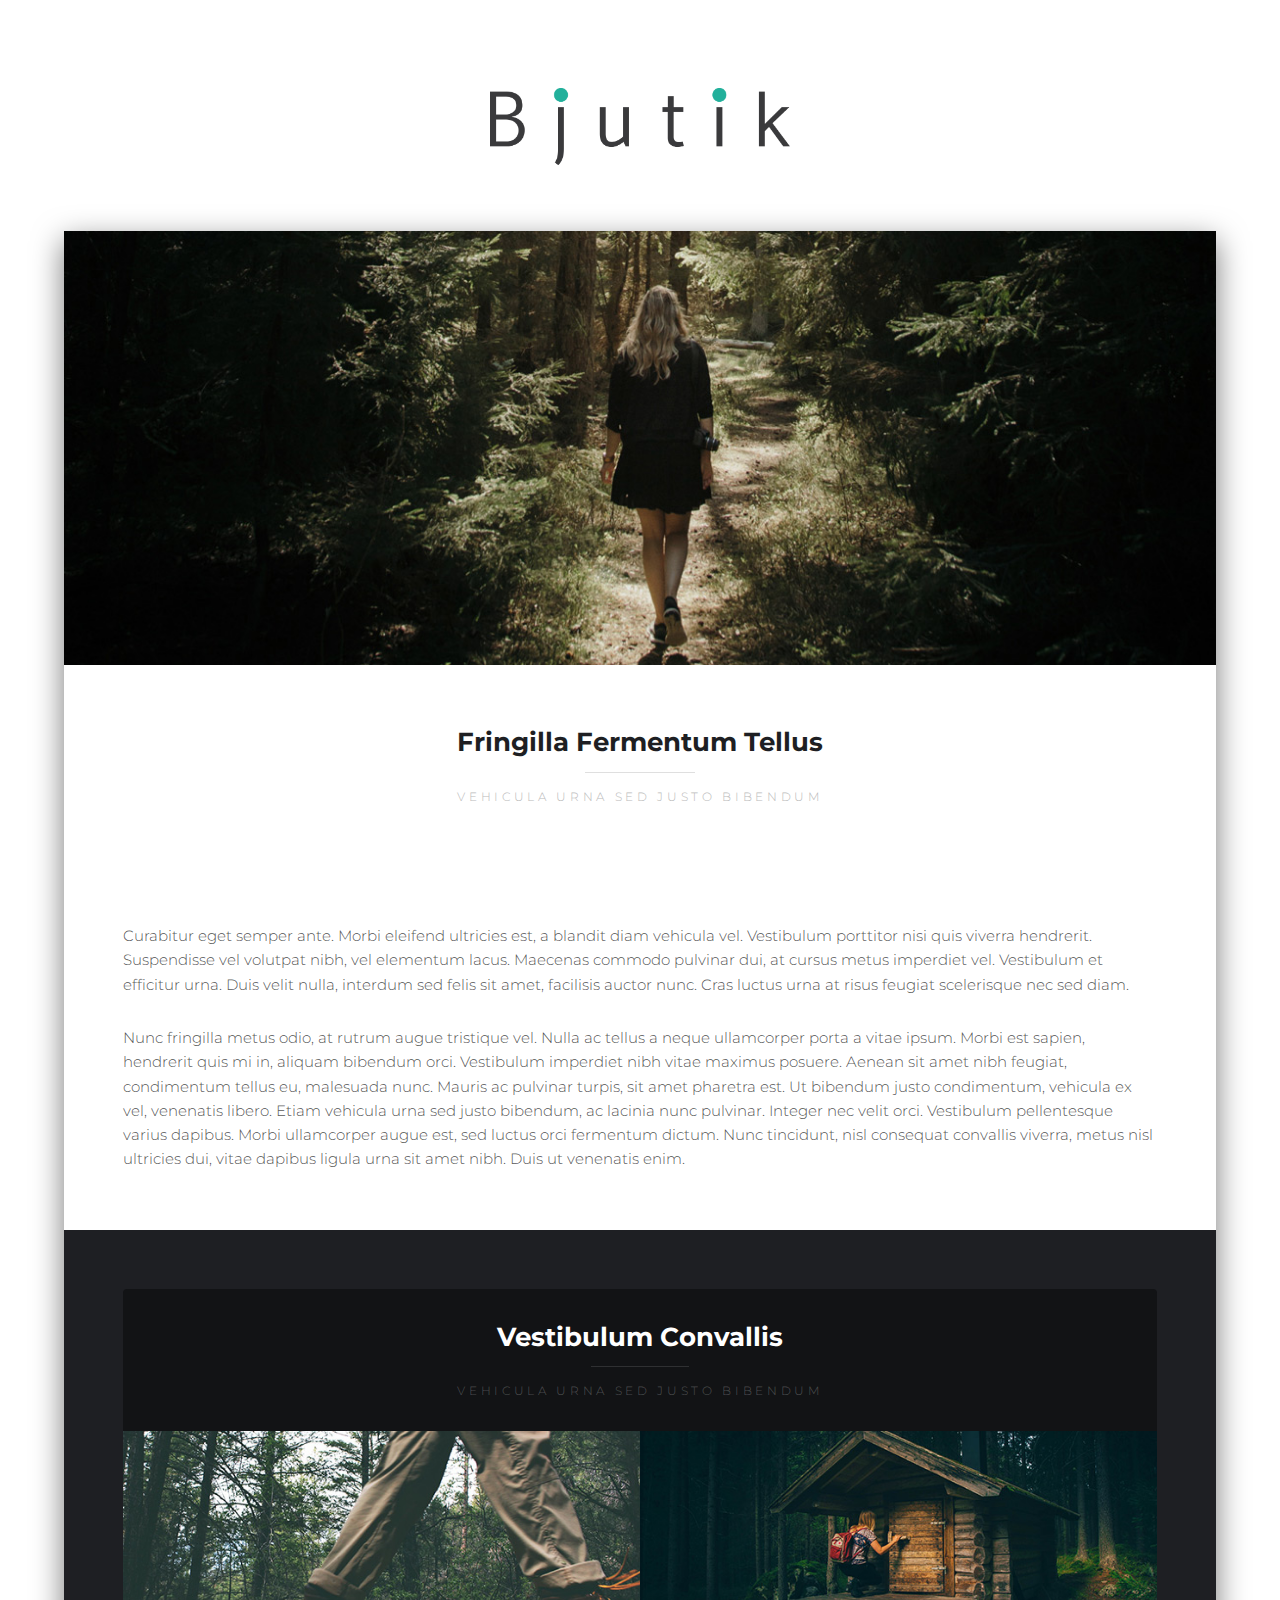
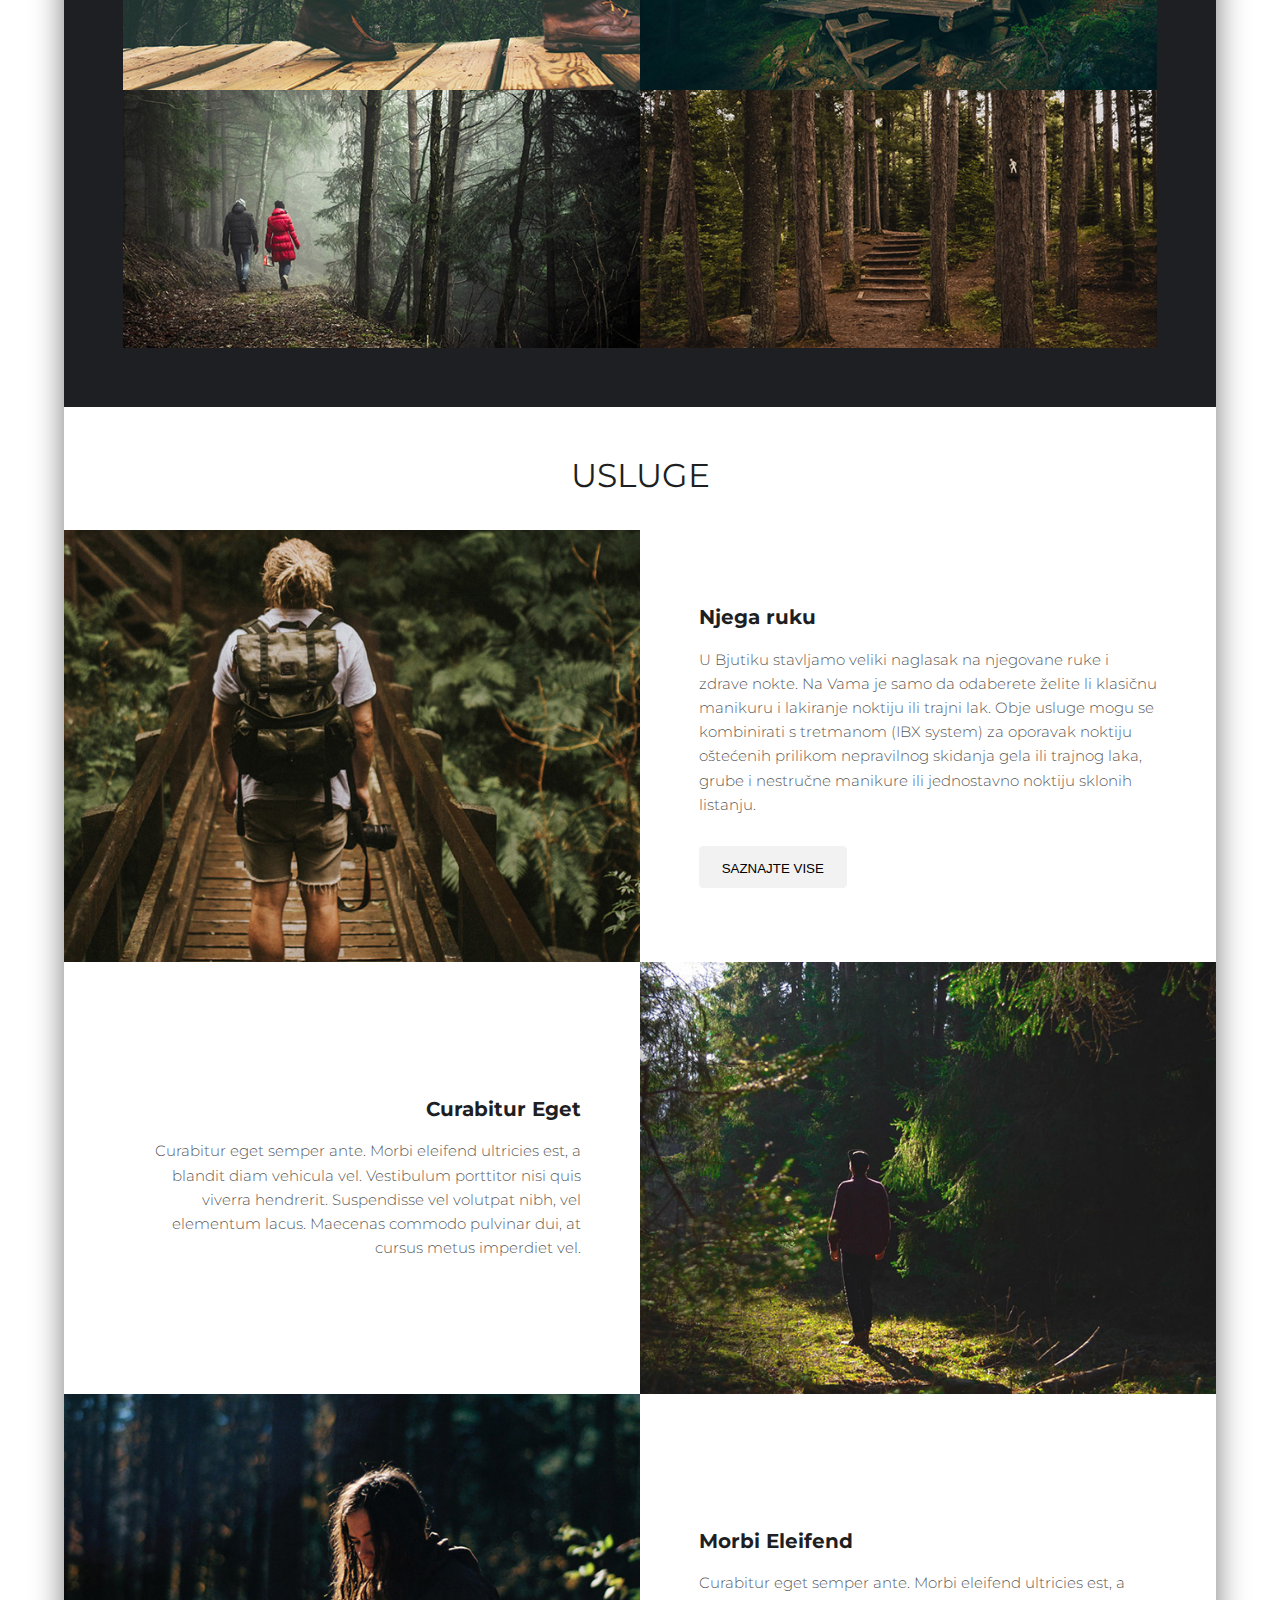
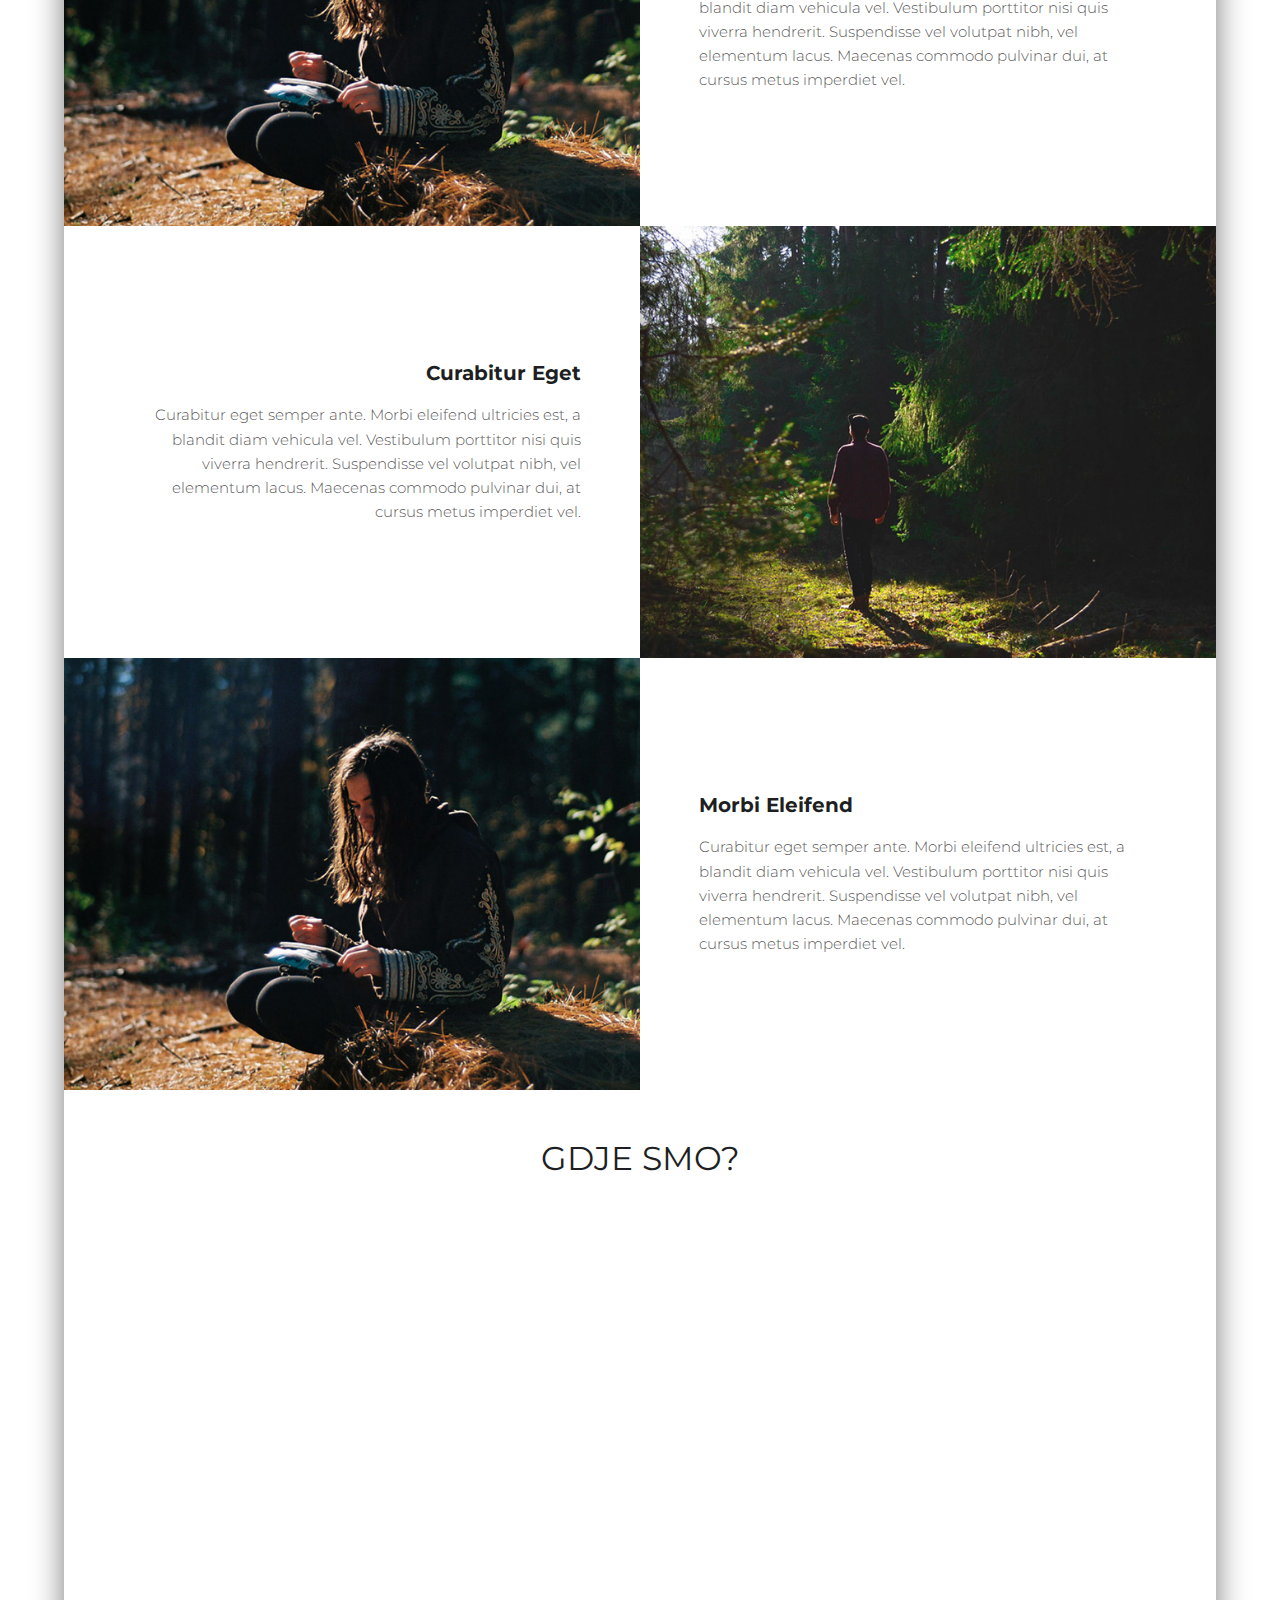
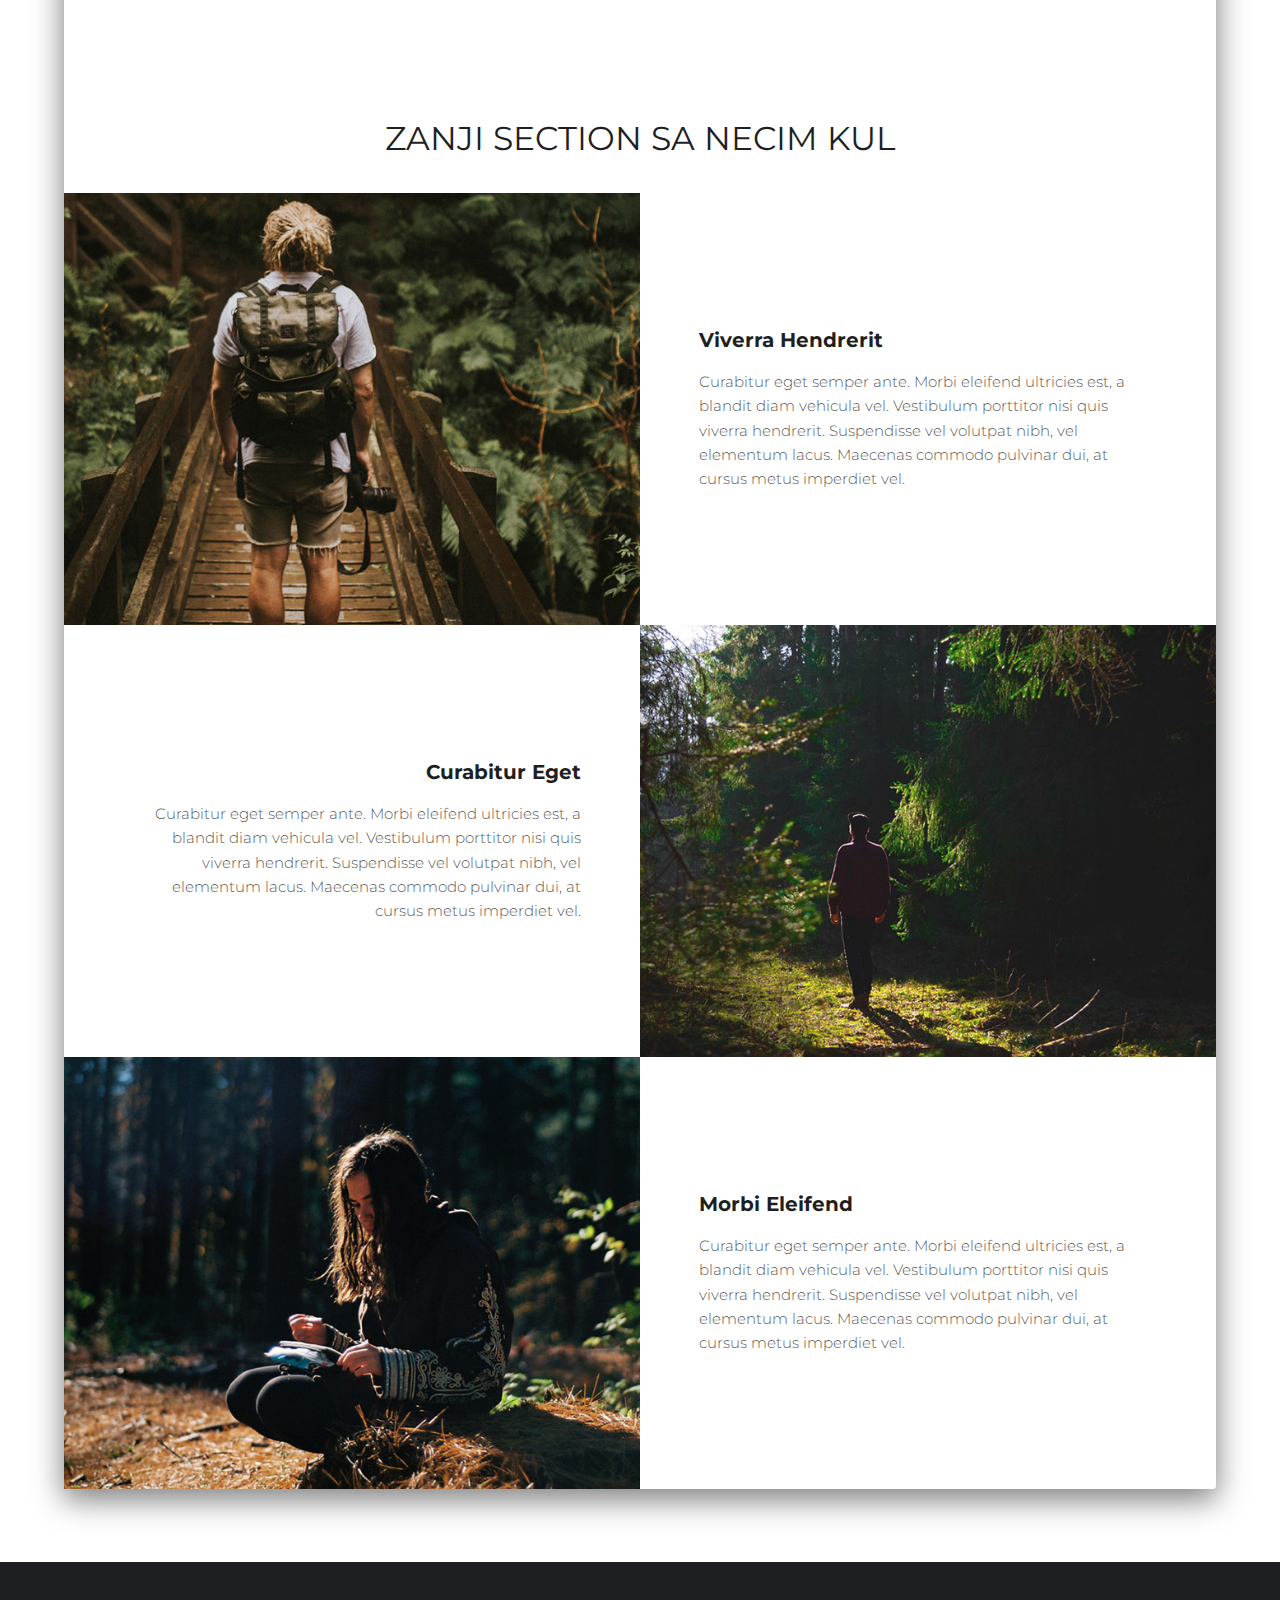
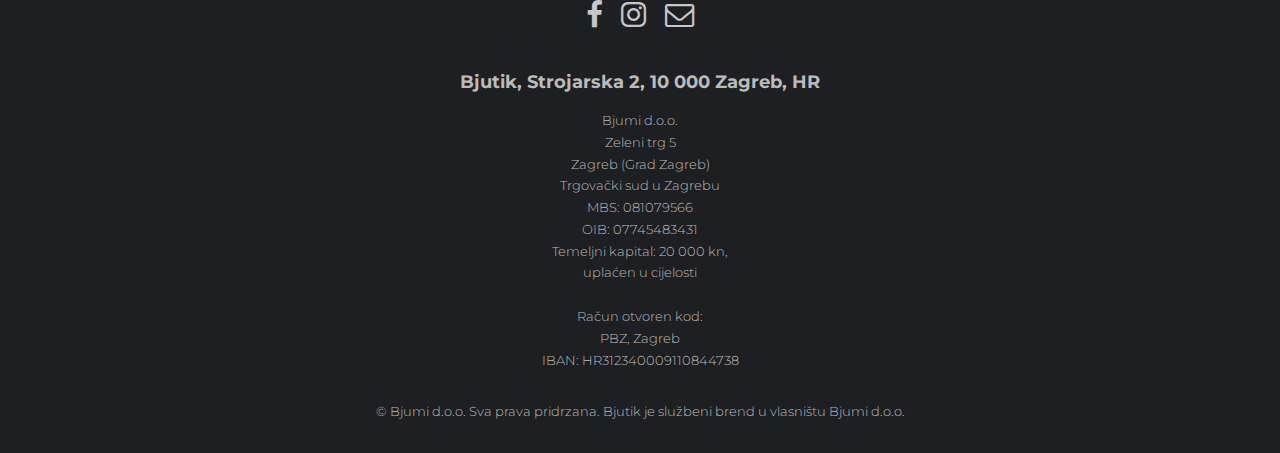
==== commit 3623db48: "modal working" ====
--- a/index.html
+++ b/index.html
@@ -82,7 +82,7 @@
 
 							<div class="modal modal-hidden" id="njega-ruku">
 								<div class="modal-container">
-									<a class="modal-close" href="#" onclick="closeModal('njega-ruku')"></a>
+									<a class="modal-close" href="#" id="modal-close_btn" onclick="closeModal('njega-ruku')"></a>
 								<h2>Njega ruku</h2>
 								<p>U Bjutiku stavljamo veliki naglasak na njegovane ruke i zdrave nokte. Na Vama je samo da odaberete želite li klasičnu manikuru i lakiranje noktiju ili trajni lak. Obje usluge mogu se kombinirati s tretmanom (IBX system) za oporavak noktiju oštećenih prilikom nepravilnog skidanja gela ili trajnog laka, grube i nestručne manikure ili jednostavno noktiju sklonih listanju. IBX system u kombinaciji s organskim Dadi’ Oil uljem kojeg dobijete prilikom prvog IBX tretmana pomaže Vam da njegujete svoje nokte i kožu i kod kuće.</p>
 										
@@ -125,11 +125,13 @@
 
 					<!-- Four -->
 					<section id="four" class="wrapper">
+						<h1>Gdje smo?</h1>
 						<iframe width="100%" height="450" frameborder="0" style="border:0" src="https://www.google.com/maps/embed/v1/place?q=place_id:EixTdHJvamFyc2thIGNlc3RhIDEwLCAxMDAwMCwgWmFncmViLCBIcnZhdHNrYQ&amp;key=AIzaSyA83Ny5k418vs1qoaSY3k1SQn9erfIWzHM" allowfullscreen=""></iframe>
 					</section>
 
 					<!-- Five -->
 					<section id="five" class="wrapper">
+						<h1>Zanji section sa necim kul</h1>
 						<div class="spotlight">
 							<div class="image flush"><img src="images/pic06.jpg" alt="" /></div>
 							<div class="inner">
@@ -181,7 +183,7 @@
 					PBZ, Zagreb<br>
 					IBAN: HR312340009110844738<br></p>
 				<div class="copyright">
-					&copy; Bjumi d.o.o. All rights reserved. Bjutik je službeni brend u vlasništu Bjumi d.o.o.
+					&copy; Bjumi d.o.o. Sva prava pridrzana. Bjutik je službeni brend u vlasništu Bjumi d.o.o.
 
 
 				</div>
--- a/assets/css/main.css
+++ b/assets/css/main.css
@@ -1621,7 +1621,7 @@
 
 	body {
 		background-color: #fff;
-		color: rgba(0, 0, 0, 0.5);
+		color: rgba(0, 0, 0, 0.7);
 	}
 
 	body, input, select, textarea {
@@ -1888,12 +1888,12 @@
 		-webkit-appearance: none;
 		-ms-appearance: none;
 		appearance: none;
-		-moz-transition: background-color 0.2s ease-in-out, color 0.2s ease-in-out;
-		-webkit-transition: background-color 0.2s ease-in-out, color 0.2s ease-in-out;
-		-ms-transition: background-color 0.2s ease-in-out, color 0.2s ease-in-out;
-		transition: background-color 0.2s ease-in-out, color 0.2s ease-in-out;
+		-moz-transition: all 0.4s ease-in-out, color 0.2s ease-in-out;
+		-webkit-transition: all 0.4s ease-in-out, color 0.2s ease-in-out;
+		-ms-transition: all 0.4s ease-in-out, color 0.2s ease-in-out;
+		transition: all 0.4s ease-in-out, color 0.2s ease-in-out;
 		border-radius: 4px;
-		border: 0;
+		border: 1px solid #f2f2f2;
 		cursor: pointer;
 		display: inline-block;
 		font-weight: 300;
@@ -1992,6 +1992,7 @@
 		button:hover,
 		.button:hover {
 			background-color: white;
+			border: 1px solid #2caf9b;
 		}
 
 		input[type="submit"]:active,
@@ -3190,10 +3191,11 @@
 		background-color: rgba(255, 255, 255, 0.95);
 		z-index: 101;
 		overflow: scroll; 
+		/*transition: all .4s;*/
 	}
 
 	.modal-container {
-		width: 80%;
+		width: 70%;
 		margin: 10rem auto;
 	}
 
@@ -3225,4 +3227,8 @@
 	  }
 	  .modal-close:after {
 		transform: rotate(-45deg);
-	  }+	  }
+
+	  body.modal-open {
+		overflow: hidden;
+	}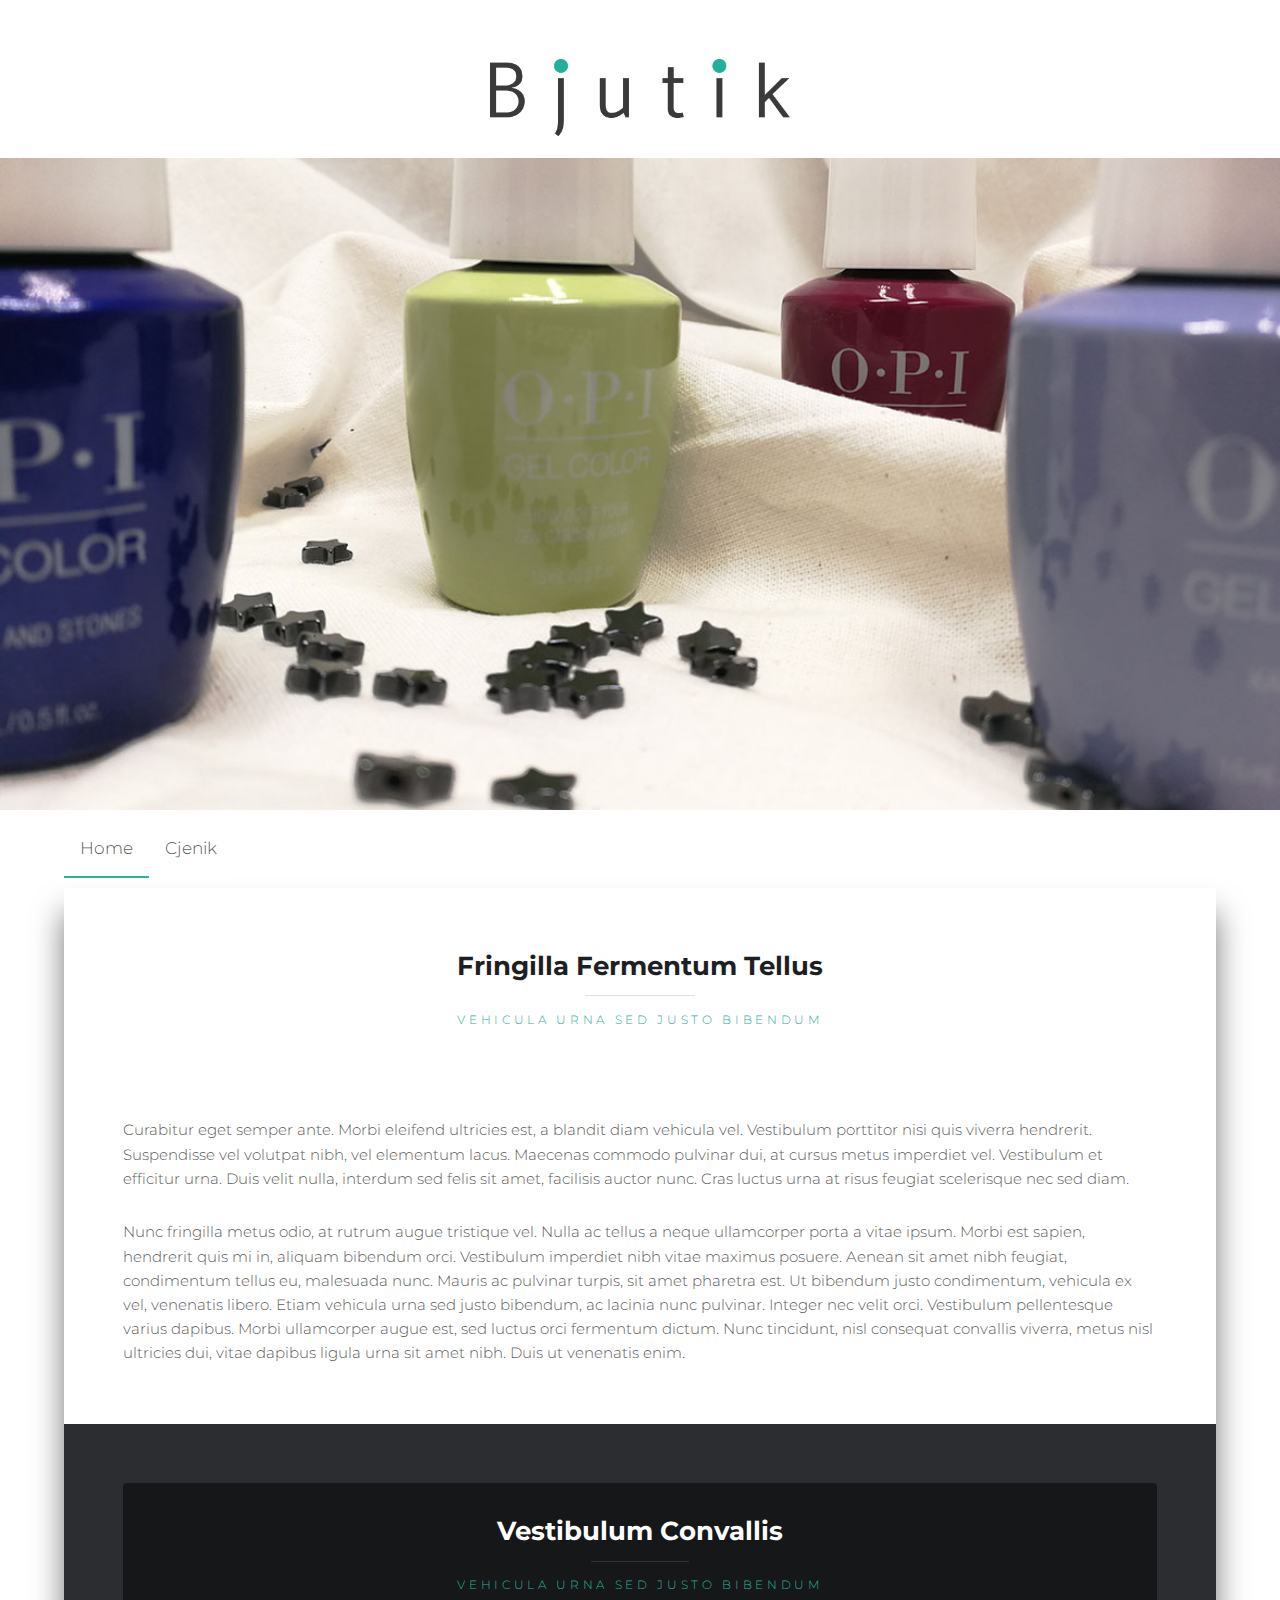
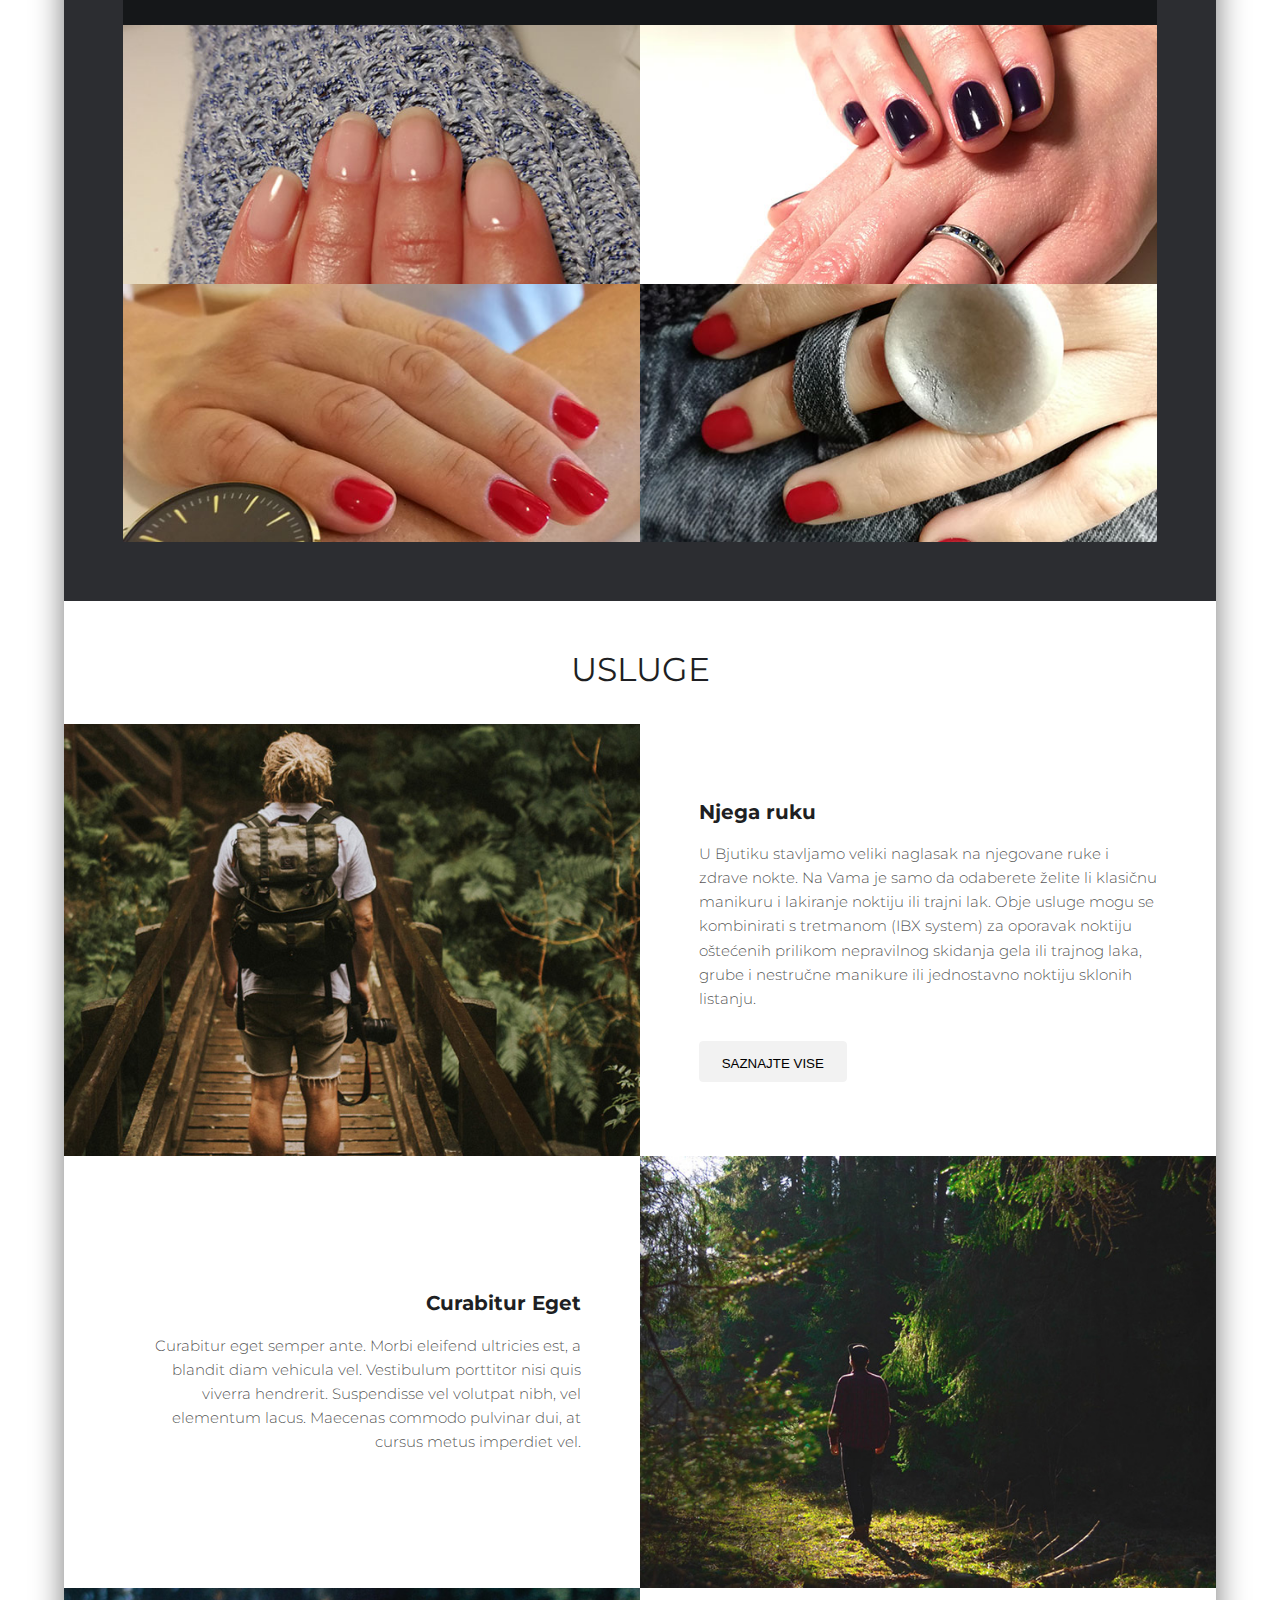
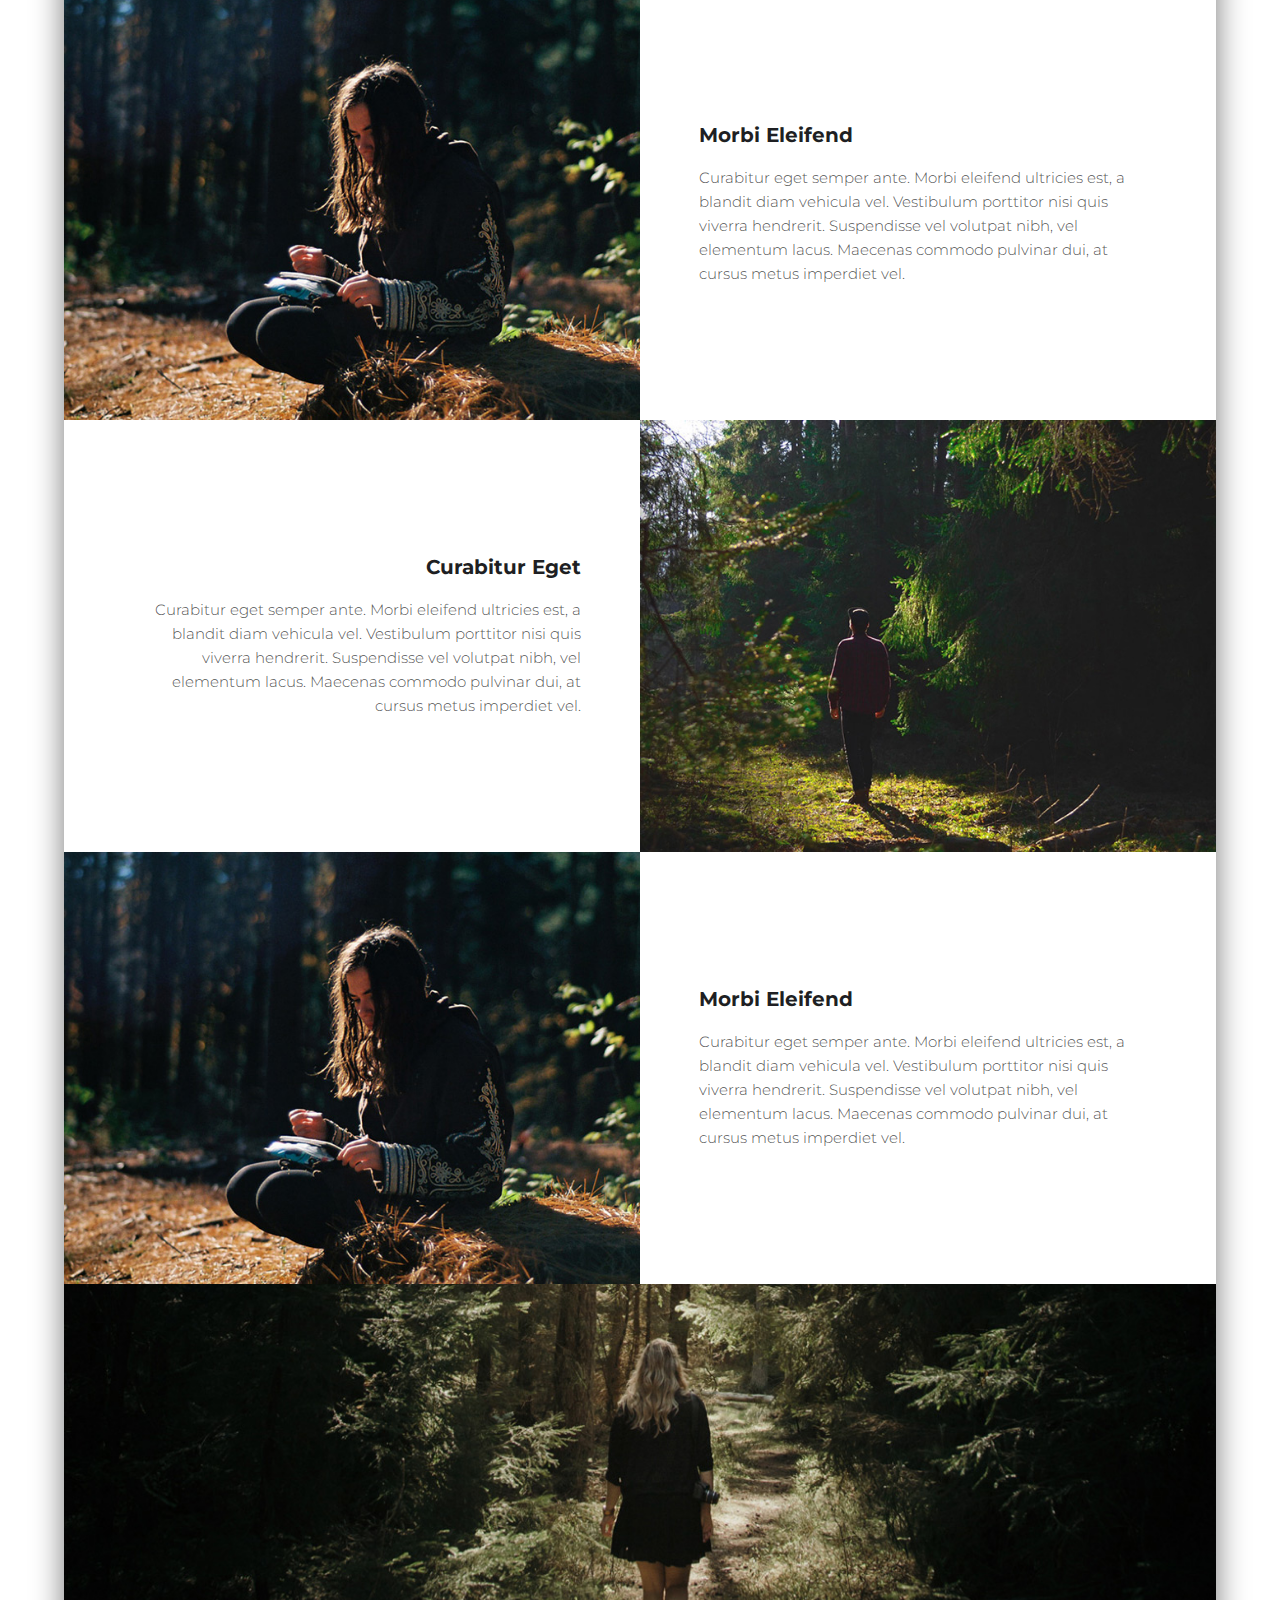
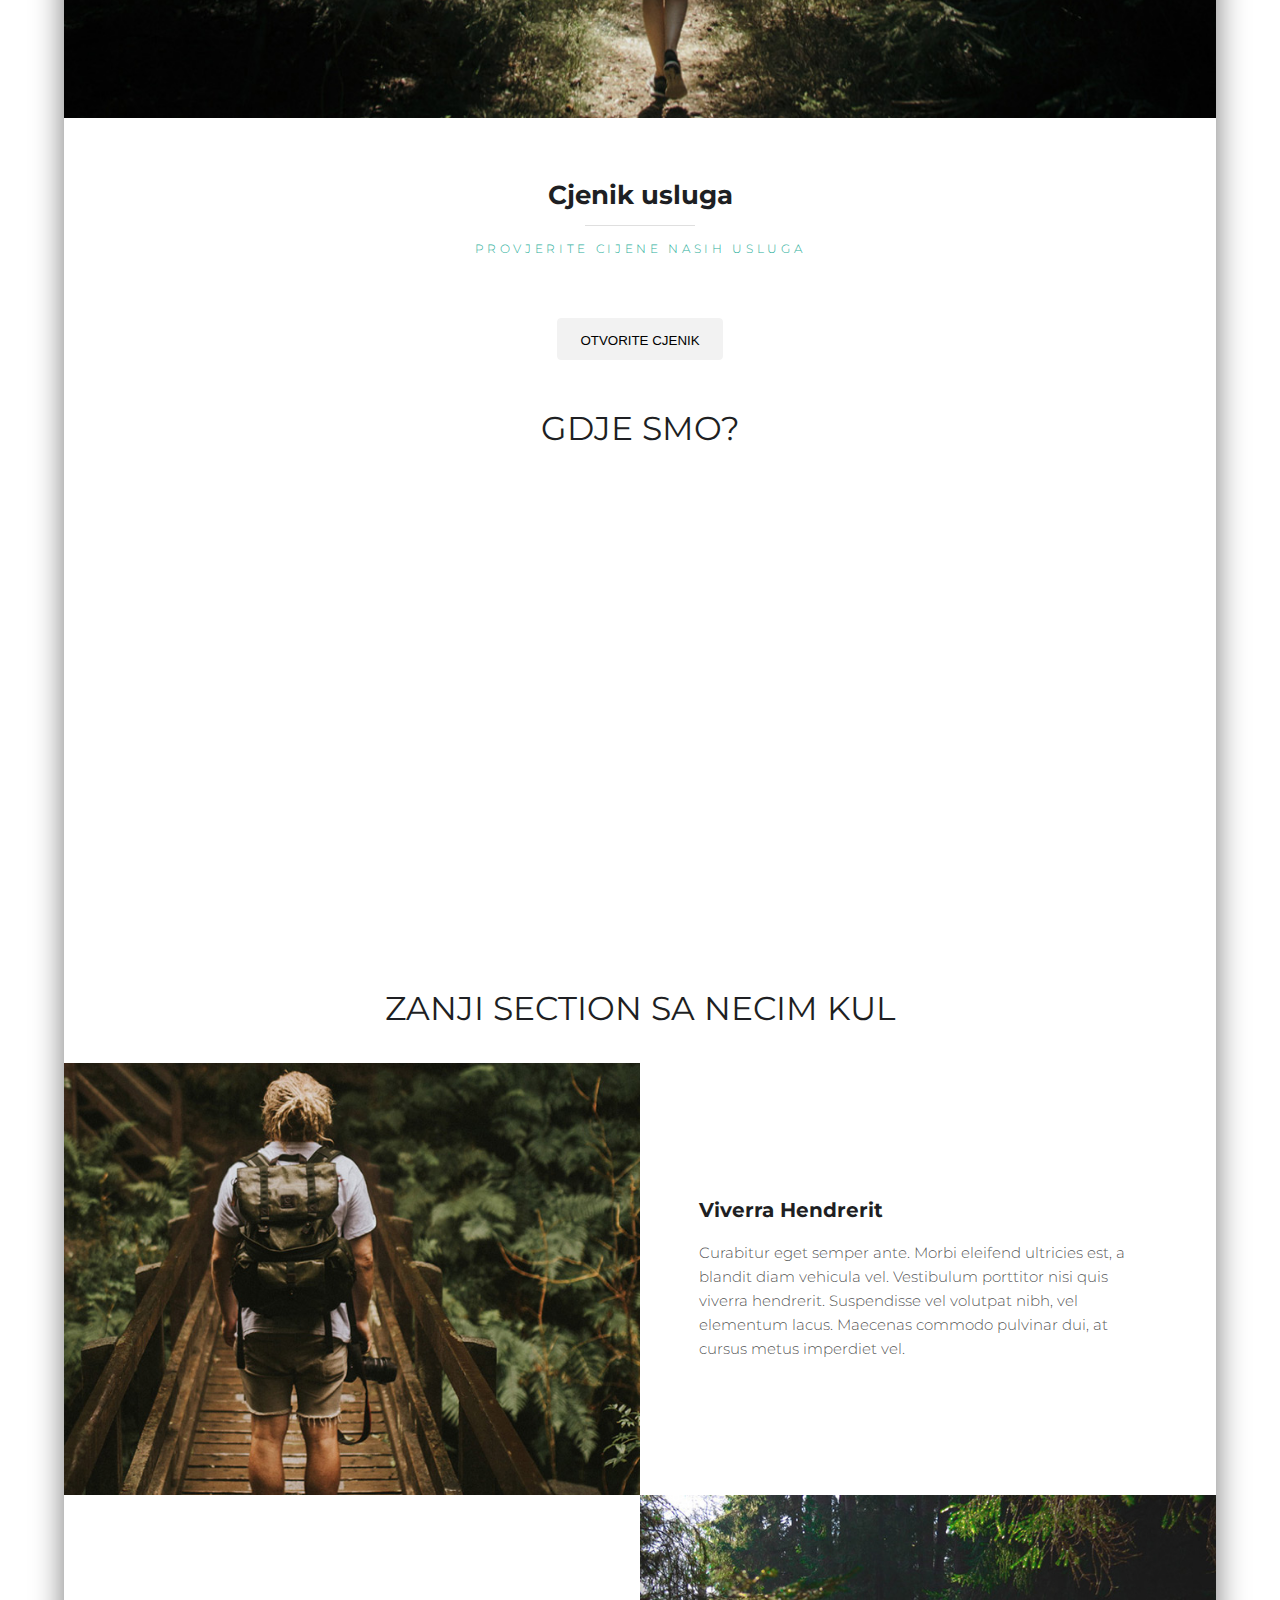
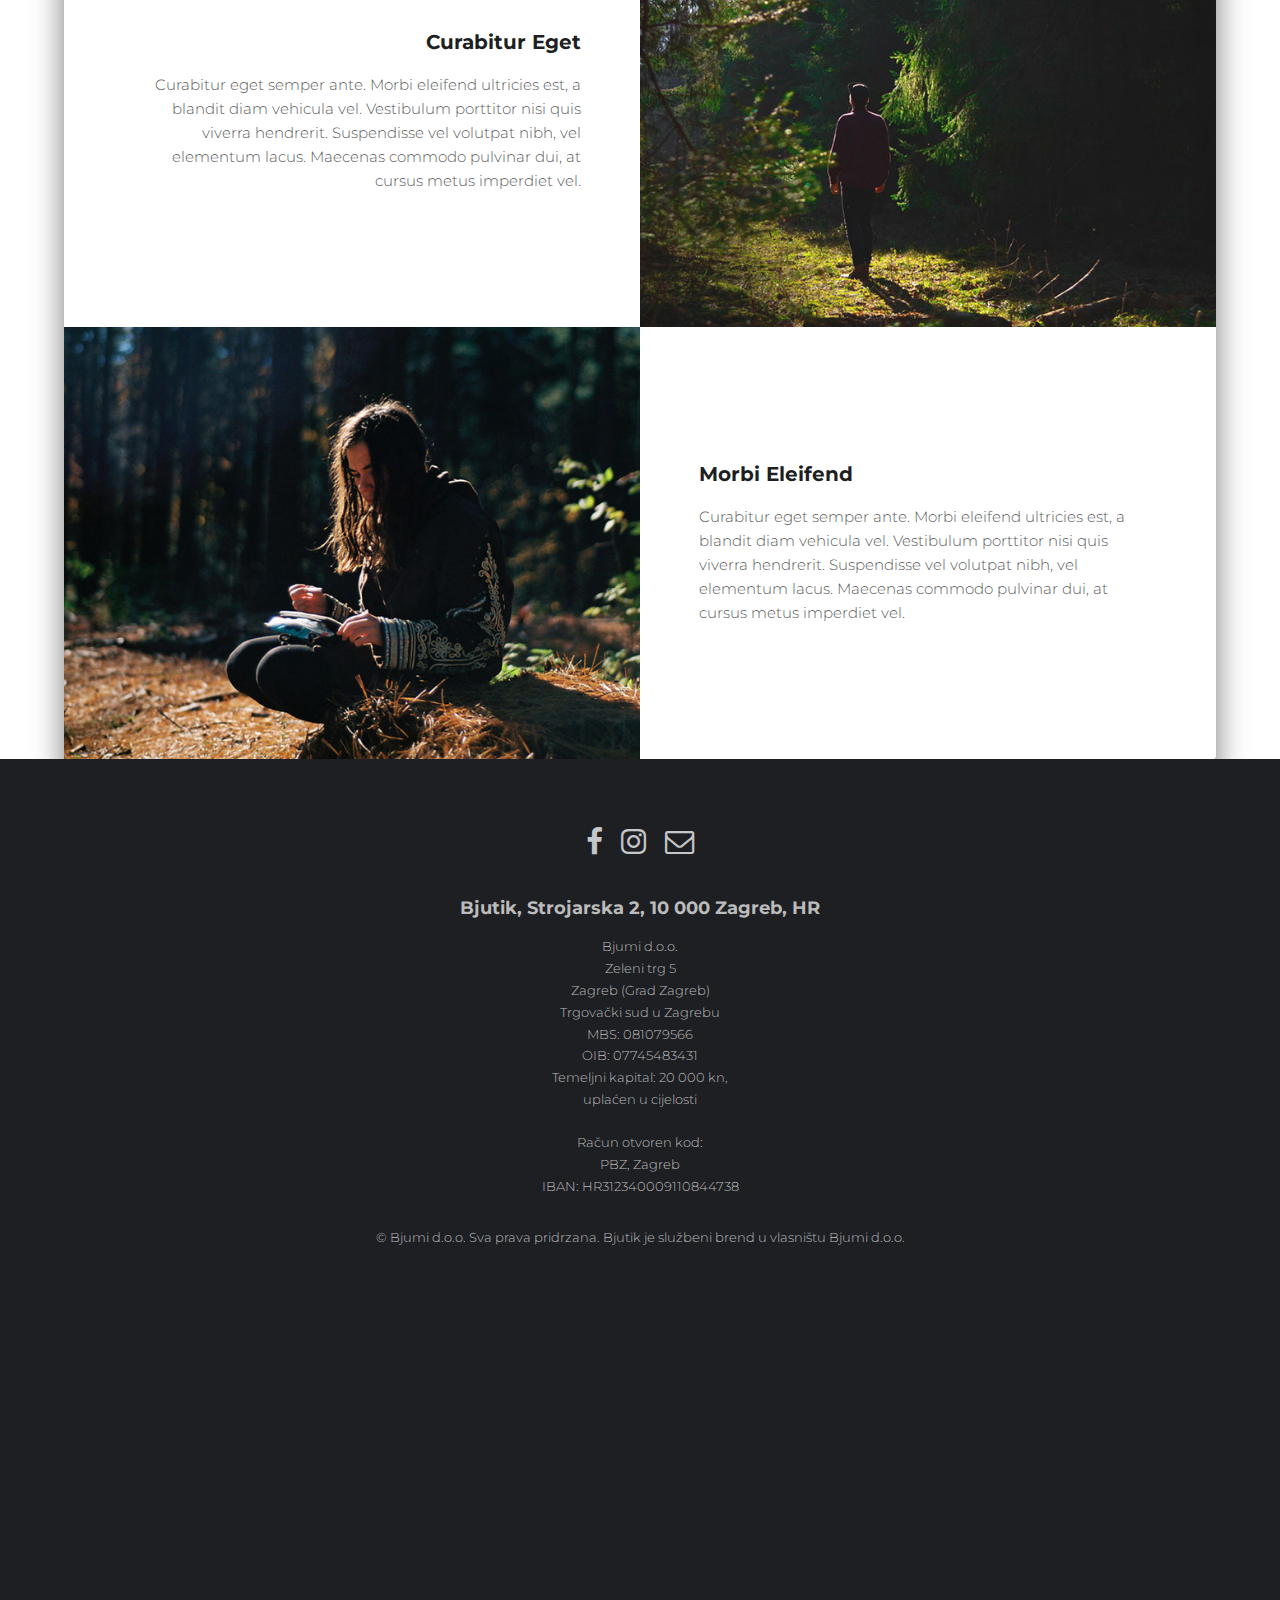
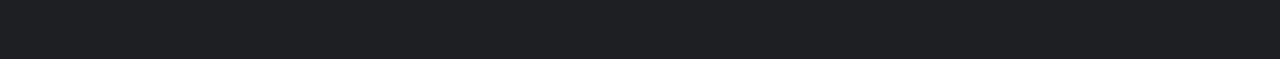
==== commit 15db7766: "Pricelist app integrated into webpage" ====
--- a/index.html
+++ b/index.html
@@ -5,6 +5,7 @@
 		<meta charset="utf-8" />
 		<meta name="viewport" content="width=device-width, initial-scale=1" />
 		<link rel="stylesheet" href="assets/css/main.css" />
+		<link rel="stylesheet" href="pricelist-app/css/style.css">
 		<link href="https://fonts.googleapis.com/css?family=Montserrat" rel="stylesheet">
 		<link rel="icon" type="image/png" href="images/favicon.png">
 
@@ -16,16 +17,28 @@
 				<div class="logo"><img src="images/logo.png" alt="Bjutik studio" width="300px"></a></div>
 			</header>
 
+			<div class="image fit flush" id="heroImg">
+				<img src="images/header-img-1.jpg" alt="" />
+			</div>
+
+			<!-- Navbar -->
+			<div id="navbar" class="navbar">
+				<section id="main">
+					<div class="inner no-shadow">
+						<a class="active" id="navBtnHome" href="#" onclick="showHome()">Home</a>
+						<a href="#top-align" id="navBtnPricelist" onclick="showPricelist()">Cjenik</a>
+					</div>
+		</section>
+	</div>
+
 		<!-- Main -->
-			<section id="main">
+			<section id="main" class="homeView">
 				<div class="inner">
 
 				<!-- One -->
 					<section id="one" class="wrapper style1">
 
-						<div class="image fit flush">
-							<img src="images/pic02.jpg" alt="" />
-						</div>
+						
 						<header class="special">
 							<h2>Fringilla Fermentum Tellus</h2>
 							<p>vehicula urna sed justo bibendum</p>
@@ -46,22 +59,22 @@
 							<div class="gallery">
 								<div>
 									<div class="image fit flush">
-										<a href="images/pic03.jpg"><img src="images/pic03.jpg" alt="" /></a>
-									</div>
-								</div>
-								<div>
-									<div class="image fit flush">
-										<a href="images/pic01.jpg"><img src="images/pic01.jpg" alt="" /></a>
-									</div>
-								</div>
-								<div>
-									<div class="image fit flush">
-										<a href="images/pic04.jpg"><img src="images/pic04.jpg" alt="" /></a>
-									</div>
-								</div>
-								<div>
-									<div class="image fit flush">
-										<a href="images/pic05.jpg"><img src="images/pic05.jpg" alt="" /></a>
+										<a href="images/images-working/IMG_20181120_193549.jpg"><img class="gallery-thumbnail" src="images/bjutik-gallery-1.jpg" alt="" /></a>
+									</div>
+								</div>
+								<div>
+									<div class="image fit flush">
+										<a href="images/bjutik-gallery-2.jpg"><img class="gallery-thumbnail" src="images/bjutik-gallery-2.jpg" alt="" /></a>
+									</div>
+								</div>
+								<div>
+									<div class="image fit flush">
+										<a href="images/bjutik-gallery-3.jpg"><img class="gallery-thumbnail" src="images/bjutik-gallery-3.jpg" alt="" /></a>
+									</div>
+								</div>
+								<div>
+									<div class="image fit flush">
+										<a href="images/bjutik-gallery-4.jpg"><img class="gallery-thumbnail" src="images/bjutik-gallery-4.jpg" alt="" /></a>
 									</div>
 								</div>
 							</div>
@@ -123,6 +136,22 @@
 							</div>
 					</section>
 
+					<!-- Pricelist -->
+
+					<section id="pricelist" class="wrapper style1">
+
+						<div class="image fit flush">
+							<img src="images/pic02.jpg" alt="" />
+						</div>
+						<header class="special">
+							<h2>Cjenik usluga</h2>
+							<p>Provjerite cijene nasih usluga</p>
+						</header>
+						<div class="centered">
+						<button onclick="window.location.href='pricelist-app-left-menu/index.html'">Otvorite cjenik</button>
+						</div>
+					</section>
+
 					<!-- Four -->
 					<section id="four" class="wrapper">
 						<h1>Gdje smo?</h1>
@@ -154,6 +183,37 @@
 							</div>
 						</div>
 					</section>
+
+				</div>
+			</section>
+
+		<!-- Pricelist -->
+
+		<section id="main" class="pricelistView section-hidden">
+				<div class="inner">
+
+				<!-- Pricelist -->
+
+				<span id="top-align"></span>
+
+
+				<div id="app">
+
+				<div id="navbarPriceList" class="navbar sticky-pricelist">
+					<section id="main">
+						<div class="inner no-shadow">
+								<a :class="[ category === 'Njega ruku' ? 'selected' : '']" @click="update_source('Njega ruku')" href="#top-align">Njega ruku</a>
+								<a :class="[ category === 'Njega stopala' ? 'selected' : '']" @click="update_source('Njega stopala')" href="#top-align">Njega stopala</a>
+								<a :class="[ category === 'Threading (depilacija koncem)' ? 'selected' : '']" @click="update_source('Threading (depilacija koncem)')" href="#top-align">Threading</a>
+								<a :class="[ category === 'all' ? 'selected' : '']" @click="update_source('all')" href="#top-align">Sve usluge</a>
+						</div>
+					</section>
+				</div>
+
+					  <div class="pricelist-wrapper">
+					  <pricelist-component v-for="pricelist_item in pricelist_items" :pricelist_item="pricelist_item" v-if="(pricelist_item.category === category) || (category === 'all')"/>
+					</div>
+					</div>
 
 				</div>
 			</section>
@@ -195,6 +255,8 @@
 			<script src="assets/js/skel.min.js"></script>
 			<script src="assets/js/util.js"></script>
 			<script src="assets/js/main.js"></script>
+			<script src='pricelist-app/js/vue.js'></script>
+			<script src="pricelist-app/js/app.js"></script>
 
 	</body>
 </html>--- a/assets/css/main.css
+++ b/assets/css/main.css
@@ -7,6 +7,8 @@
 		font-size: 100%;
 		font: inherit;
 		vertical-align: baseline;
+		scroll-behavior: smooth;
+		transition: all .3s linear;
 	}
 
 	article, aside, details, figcaption, figure, footer, header, hgroup, menu, nav, section {
@@ -39,6 +41,14 @@
 	body {
 		-webkit-text-size-adjust: none;
 	}
+
+	::-webkit-scrollbar {
+		width: 3px;
+  	}
+  
+  	::-webkit-scrollbar-thumb {
+		background: #2caf9b; 
+  	}
 
 /* Box Model */
 
@@ -2898,7 +2908,7 @@
 
 	body {
 		background-color: #fff;
-		padding-top: 8rem;
+		padding-top: 2rem;
 	}
 
 		body.is-loading:after {
@@ -2951,7 +2961,7 @@
 	}
 
 		#header > .logo {
-			margin: 0 0 4rem 0;
+			margin: 0 0 1rem 0;
 			padding: 0;
 		}
 
@@ -2973,7 +2983,7 @@
 	@media screen and (max-width: 1280px) {
 
 		body {
-			padding-top: 6rem;
+			padding-top: 4rem;
 			background-attachment: scroll;
 			background-size: auto;
 			background-position: top;
@@ -2999,11 +3009,10 @@
 		margin: 0 auto;
 		width: 80rem;
 		max-width: 90%;
-		margin-bottom: 5rem;
 		background: rgba(255, 255, 255, 0.95);
-		-webkit-box-shadow: 0px 10px 30px 1px rgba(0,0,0,0.5);
-		-moz-box-shadow: 0px 10px 30px 1px rgba(0,0,0,0.5);
-		box-shadow: 0px 10px 30px 1px rgba(0,0,0,0.5);
+		-webkit-box-shadow: 0px 25px 30px 1px rgba(0,0,0,0.5);
+		-moz-box-shadow: 0px 25px 30px 1px rgba(0,0,0,0.5);
+		box-shadow: 0px 25px 30px 1px rgba(0,0,0,0.5);
 		border-radius: 4px;
 	}
 
@@ -3052,6 +3061,7 @@
 			font-size: .8rem;
 			letter-spacing: .25rem;
 			margin: 0;
+			color: #2caf9b;
 		}
 
 		.wrapper > header.special {
@@ -3080,16 +3090,21 @@
 						width: 50%;
 					}
 
+					#main > .inner {
+						width: 100%;
+						max-width: 100%;
+					}
+
 		}
 
 	.wrapper.style1 .content {
-		padding: 6rem;
+		padding: 2rem 6rem 6rem 6rem;
 	}
 
 		@media screen and (max-width: 1280px) {
 
 			.wrapper.style1 .content {
-				padding: 4rem;
+				padding: 2rem 4rem 4rem 4rem;
 			}
 
 		}
@@ -3103,12 +3118,12 @@
 		}
 
 	.wrapper.style2 {
-		background: #1e1f23;
+		background: #1e1f23ef;
 		padding: 6rem;
 	}
 
 		.wrapper.style2 header {
-			background: #121315;
+			background: #121315d8;
 			border-radius: 4px 4px 0 0;
 		}
 
@@ -3120,9 +3135,6 @@
 					background-color: rgba(255, 255, 255, 0.125);
 				}
 
-			.wrapper.style2 header p {
-				color: rgba(255, 255, 255, 0.25);
-			}
 
 		@media screen and (max-width: 1280px) {
 
@@ -3143,9 +3155,13 @@
 /* Footer */
 
 	#footer {
-		padding: 2rem 0 0.1rem 0 ;
+		padding: 4rem 0 2rem 0 ;
+		height: 100vh;
 		text-align: center;
 		background-color: #1e1f23;
+		position: relative;
+		bottom: 0;
+		z-index: 2001;
 	}
 
 		#footer a {
@@ -3181,7 +3197,7 @@
 			}
 
 		}
-
+/* Modal */
 	.modal {
 		width: 100%;
 		height: 100%;
@@ -3189,7 +3205,7 @@
 		top: 0%;
 		left: 0;
 		background-color: rgba(255, 255, 255, 0.95);
-		z-index: 101;
+		z-index: 2001;
 		overflow: scroll; 
 		/*transition: all .4s;*/
 	}
@@ -3210,6 +3226,7 @@
 		width: 32px;
 		height: 32px;
 		opacity: 0.3;
+		transition: opacity .3s linear;
 	  }
 	  .modal-close:hover {
 		opacity: 1;
@@ -3231,4 +3248,84 @@
 
 	  body.modal-open {
 		overflow: hidden;
-	}+	}
+
+	.centered {
+		margin: 0 auto;
+		text-align: center;
+	}
+
+	.gallery-thumbnail {
+		-webkit-filter: grayscale(50%);
+		filter: grayscale(50%);
+		transition: filter .3s linear;
+	}
+
+	.gallery-thumbnail {
+		filter: none;
+	}
+
+	/* Navbar */
+
+	.navbar {
+		overflow: hidden;
+		background-color: #fff;
+		z-index: 2000;
+		padding: 10px 0;
+	  }
+	  
+	  .navbar a {
+		float: left;
+		display: block;
+		color: rgba(0, 0, 0, 0.7);
+		padding: 14px 16px;
+		text-decoration: none;
+		font-size: 17px;
+		border-bottom: 2px solid #fff;
+		transition: border .2s linear;
+	  }
+	  
+	  .navbar a:hover {
+		border-bottom: 2px solid #2caf9b;
+	  }
+	  
+	  .navbar a.active {
+		border-bottom: 2px solid #2caf9b;
+		font-size: bold;
+	  }
+	  
+	  .sticky {
+		position: fixed;
+		top: 0;
+		width: 100%;
+	  }
+
+	  .sticky-pricelist {
+		position: fixed;
+		bottom: 0;
+		z-index: 1999!important;
+	  }
+
+	  .sticky-top {
+		  top: 0;
+		  position: fixed;
+		  width: 100%;
+	  }
+	  
+	  .sticky + .content {
+		padding-top: 60px;
+	  }
+
+	  .no-shadow {
+		box-shadow: none!important;
+		margin-bottom: 0!important;
+	  }
+
+	  .section-hidden {
+		  display: none!important;
+	  }
+
+	  #top-align {
+		  display: block;
+		  height: 78px;
+	  }--- a/pricelist-app/css/style.css
+++ b/pricelist-app/css/style.css
@@ -0,0 +1,72 @@
+@import url("https://fonts.googleapis.com/css?family=Montserrat");
+
+
+
+
+.pricelist-button {
+  background-color: #fff;
+  border: 0;
+  color: #2caf9b;
+  padding: 15px 20px;
+  font-size: 18px;
+  text-transform: uppercase;
+  cursor: pointer;
+  border-right: 1px solid #e6ecf1;
+}
+.pricelist-button:focus {
+  outline: none;
+  border-right: 1px solid #2caf9b;
+}
+.pricelist-button:hover {
+  border-right: 1px solid #2caf9b;
+}
+.pricelist-button.selected {
+  border-right: 1px solid #2caf9b;
+}
+
+.pricelist-wrapper {
+  padding: 30px;
+  min-height: 100vh;
+}
+
+.pricelist-item {
+  background-color: #fff;
+  color: #373737;
+  padding: 10px 30px;
+  width: 60%;
+  margin: 10px auto;
+}
+.pricelist-item p {
+  margin-bottom: 0!important;
+  padding: 0!important;
+}
+.pricelist-item + .pricelist-item {
+  margin-top: 20px;
+}
+.price {
+  float: right;
+}
+.dots {
+  width: 100%;
+  height: 1px;
+  border-bottom: 2px dotted #2caf9b;
+  display: inline-block;
+  padding: 0!important;
+  margin: 0!important;
+}
+
+.strong {
+  font-weight: bold;
+  max-width: 70%;
+  display: inline-block;
+}
+
+@media only screen and (max-width: 768px) {
+  .pricelist-item {
+    width: 100%;
+  }
+  .pricelist-item {
+    padding: 10px 0;
+    width: 100%;
+  }
+}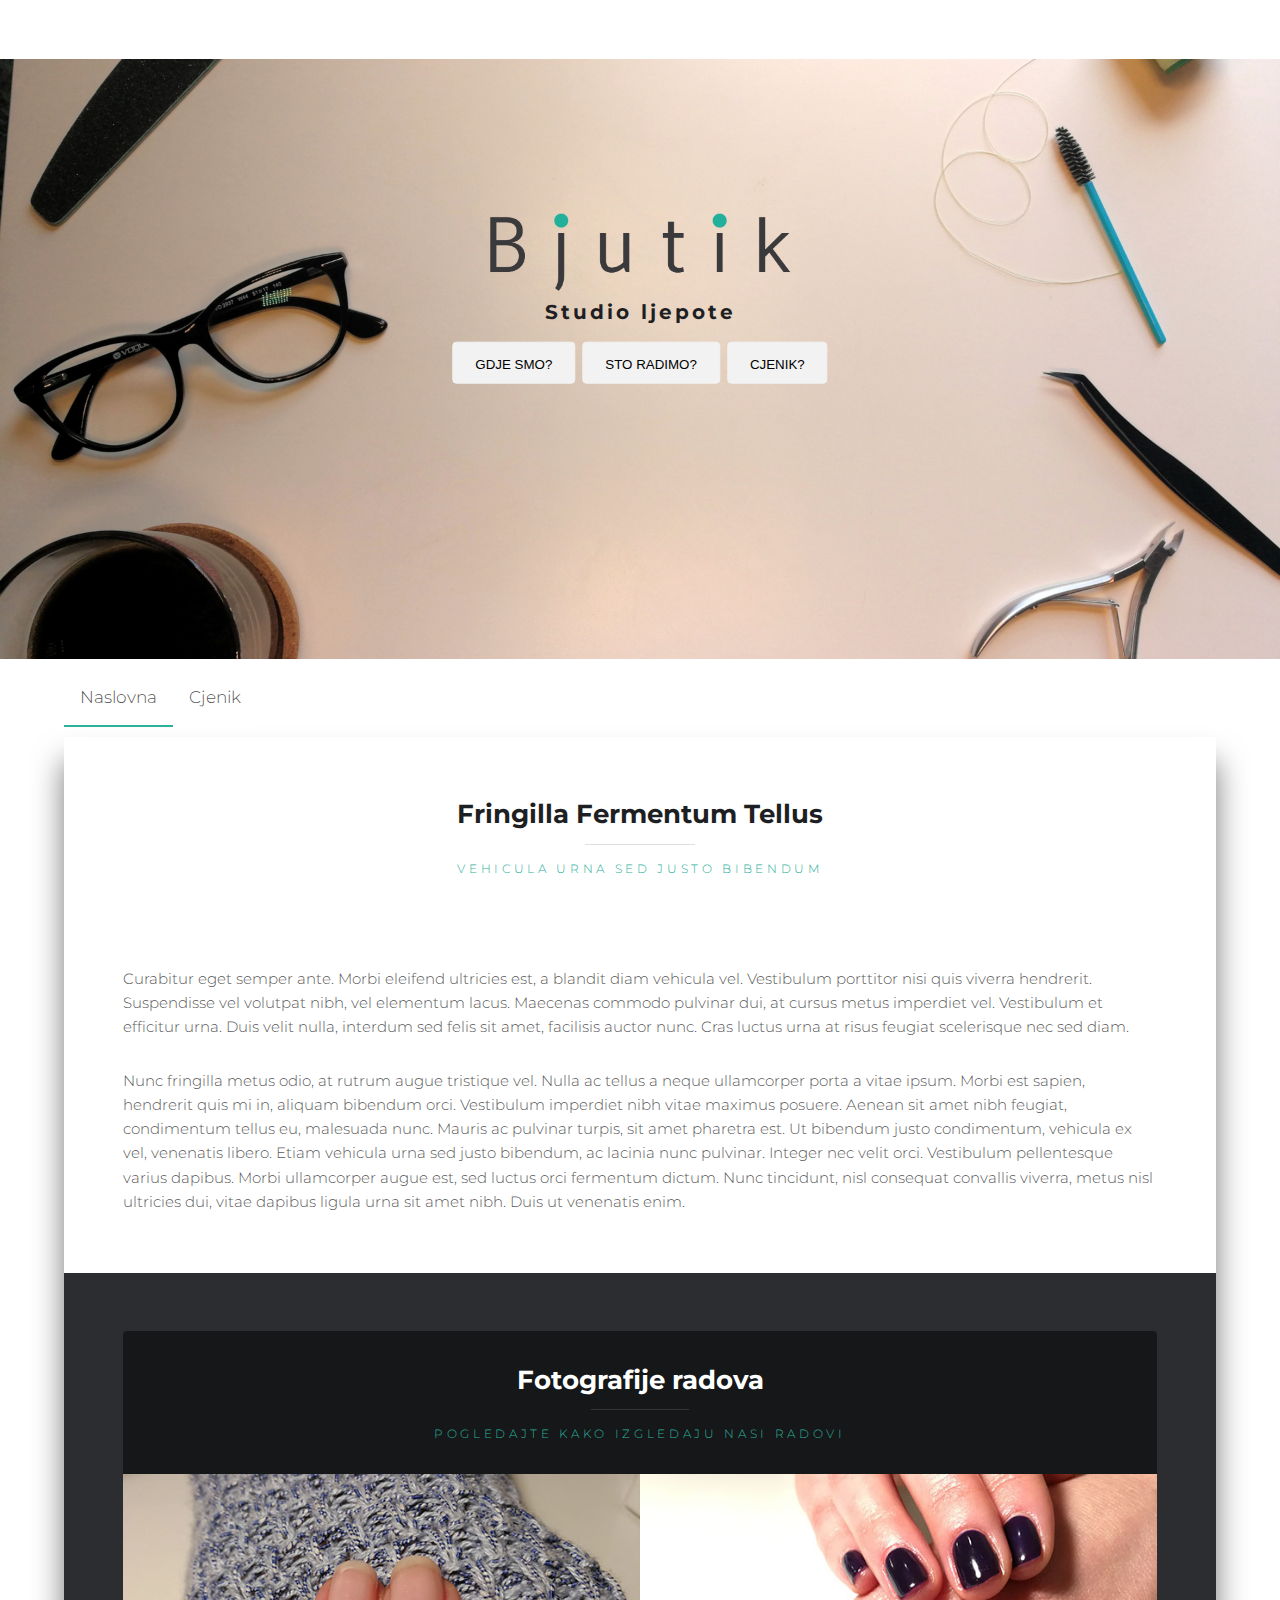
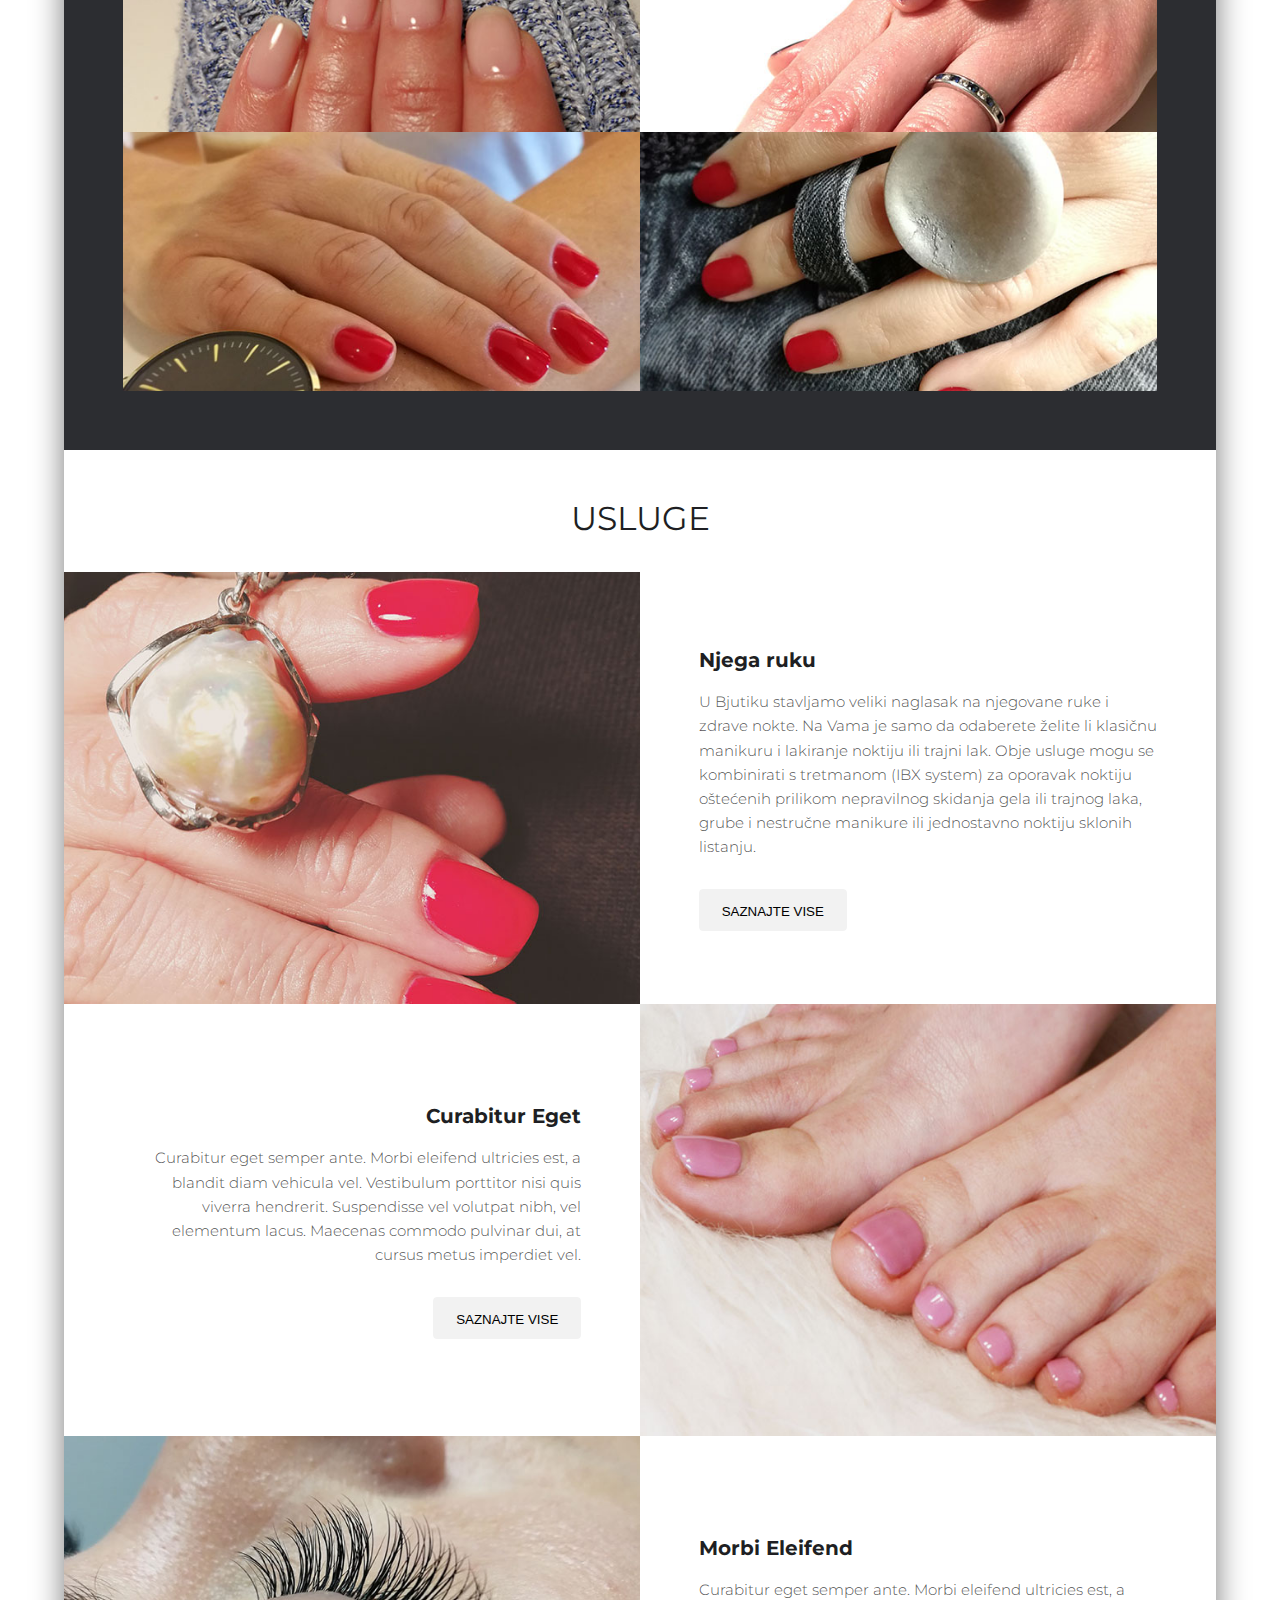
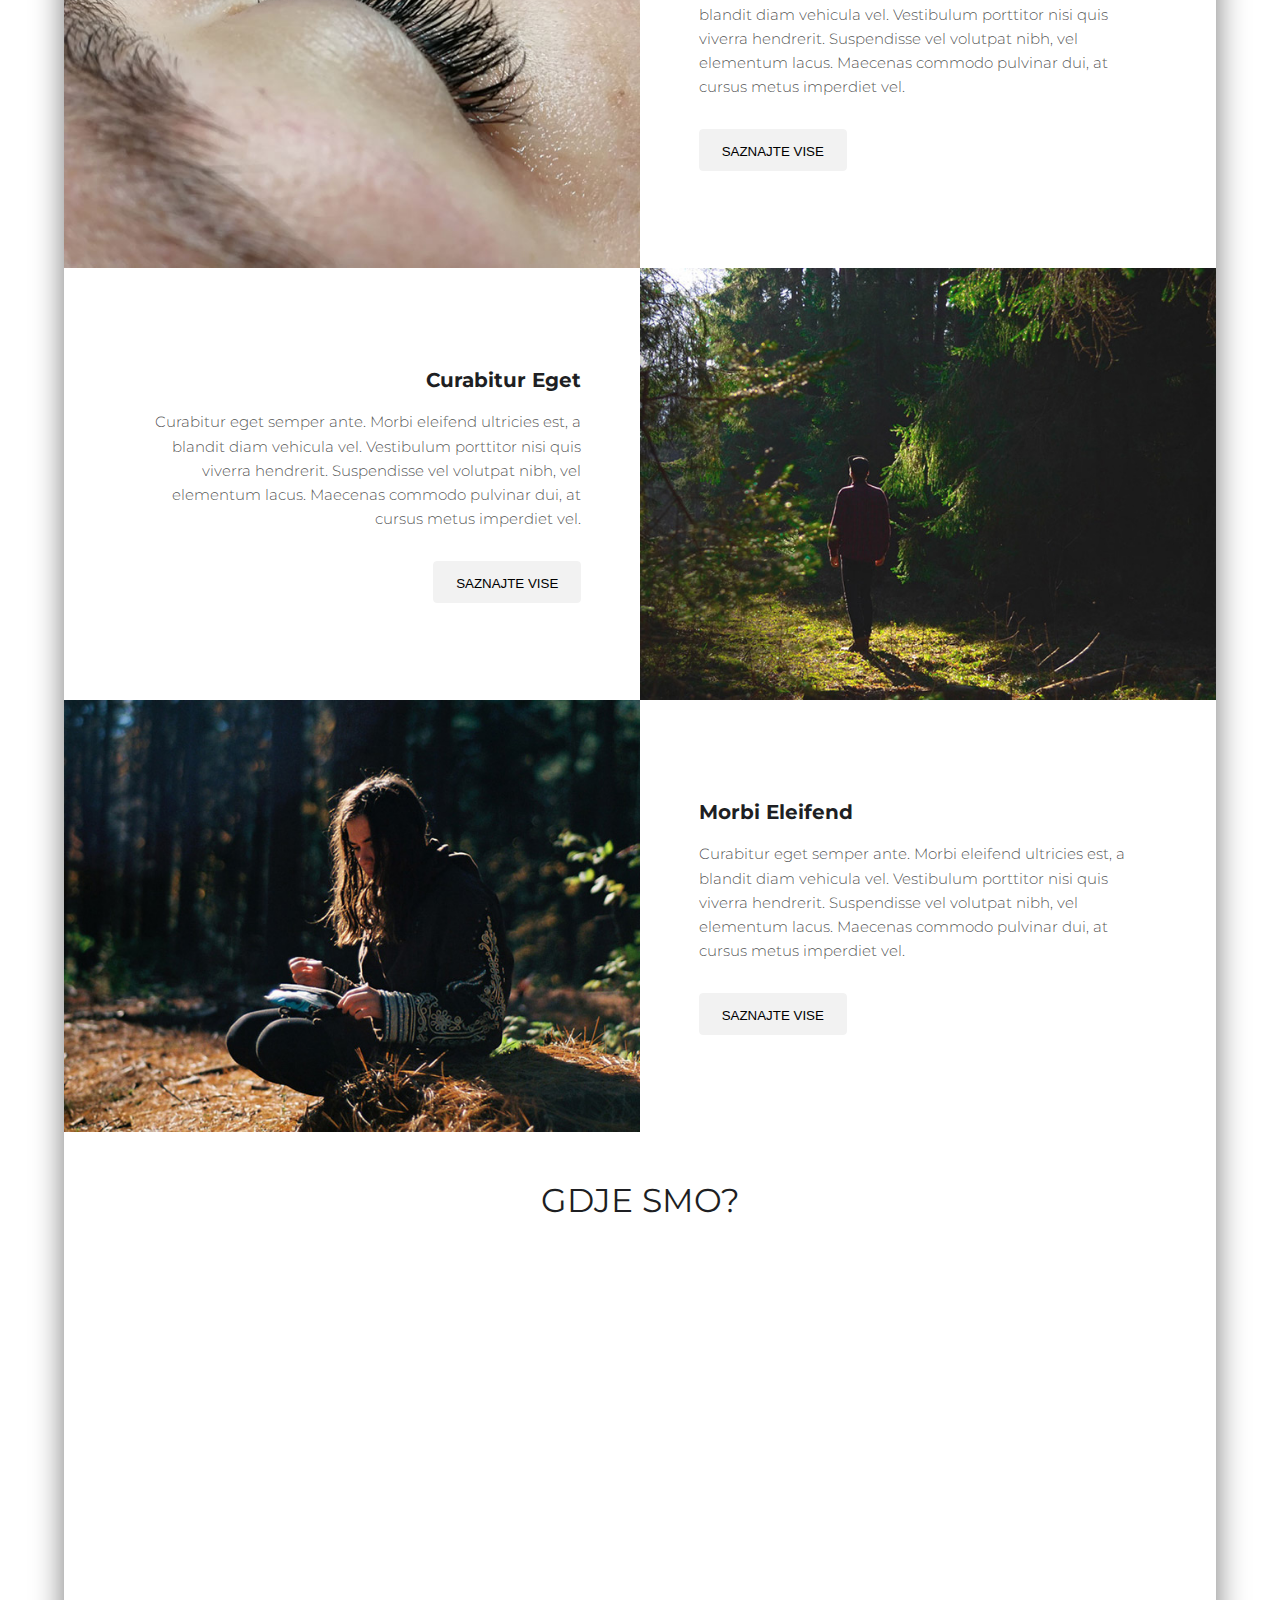
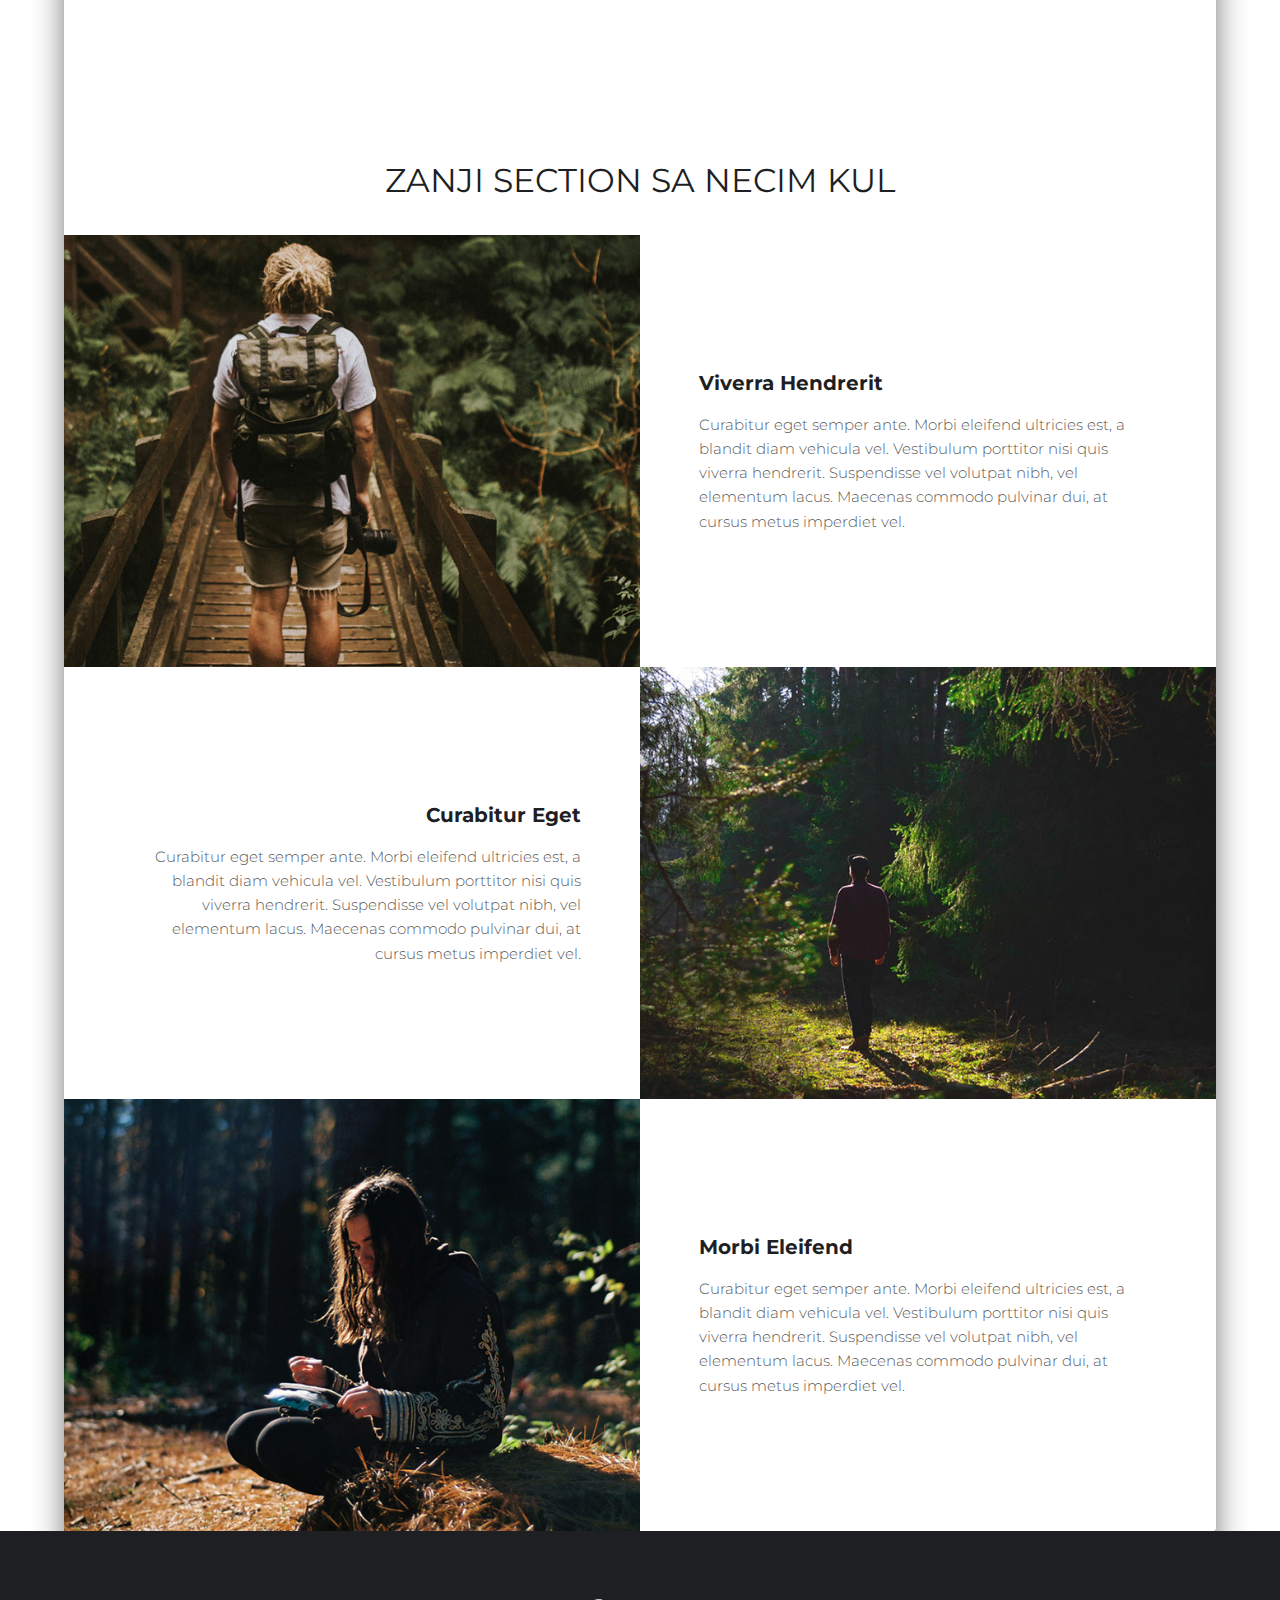
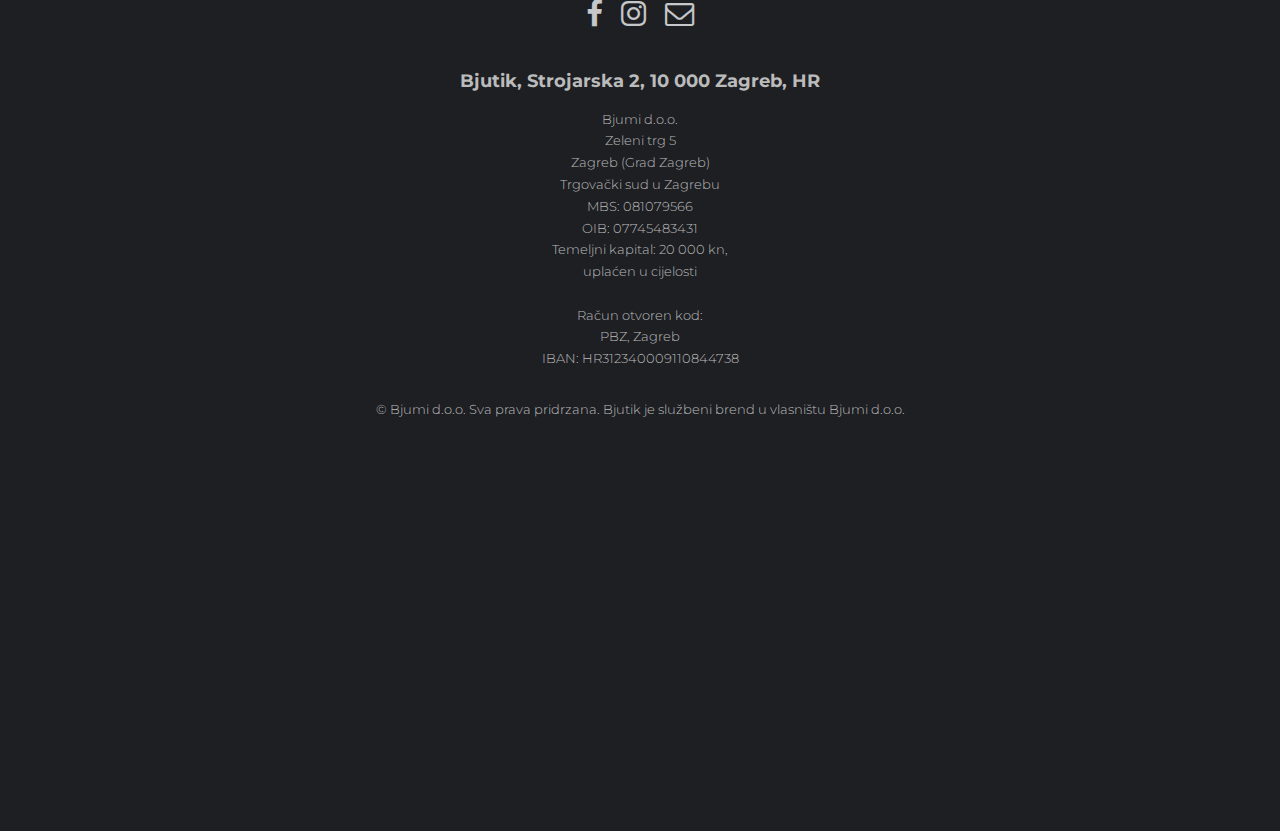
==== commit 94e4a002: "Modal closing fixed" ====
--- a/index.html
+++ b/index.html
@@ -14,18 +14,24 @@
 
 		<!-- Header -->
 			<header id="header">
-				<div class="logo"><img src="images/logo.png" alt="Bjutik studio" width="300px"></a></div>
 			</header>
 
-			<div class="image fit flush" id="heroImg">
-				<img src="images/header-img-1.jpg" alt="" />
-			</div>
+			<div class="hero-image">
+					<div class="hero-text">
+						<div class="logo"><img src="images/logo.png" alt="Bjutik studio" width="300px"></div>
+						<h3>Studio ljepote</h3>
+						  <button>Gdje smo?</button>
+						  <button>Sto radimo?</button>
+						  	<button>Cjenik?</button>
+
+					</div>
+				  </div>
 
 			<!-- Navbar -->
 			<div id="navbar" class="navbar">
 				<section id="main">
 					<div class="inner no-shadow">
-						<a class="active" id="navBtnHome" href="#" onclick="showHome()">Home</a>
+						<a class="active" id="navBtnHome" href="#" onclick="showHome()">Naslovna</a>
 						<a href="#top-align" id="navBtnPricelist" onclick="showPricelist()">Cjenik</a>
 					</div>
 		</section>
@@ -52,8 +58,8 @@
 				<!-- Two -->
 					<section id="two" class="wrapper style2">
 						<header>
-							<h2>Vestibulum Convallis</h2>
-							<p>vehicula urna sed justo bibendum</p>
+							<h2>Fotografije radova</h2>
+							<p>pogledajte kako izgledaju nasi radovi</p>
 						</header>
 						<div class="content">
 							<div class="gallery">
@@ -85,7 +91,7 @@
 					<section id="three" class="wrapper">
 						<h1>Usluge</h1>
 						<div class="spotlight">
-							<div class="image flush"><img src="images/pic06.jpg" alt="" /></div>
+							<div class="image flush"><img src="images/bjutik-njega-ruku.jpg" alt="" /></div>
 							<div class="inner">
 								<h3>Njega ruku</h3>
 								<p>U Bjutiku stavljamo veliki naglasak na njegovane ruke i zdrave nokte. Na Vama je samo da odaberete želite li klasičnu manikuru i lakiranje noktiju ili trajni lak. Obje usluge mogu se kombinirati s tretmanom (IBX system) za oporavak noktiju oštećenih prilikom nepravilnog skidanja gela ili trajnog laka, grube i nestručne manikure ili jednostavno noktiju sklonih listanju.</p>
@@ -95,7 +101,7 @@
 
 							<div class="modal modal-hidden" id="njega-ruku">
 								<div class="modal-container">
-									<a class="modal-close" href="#" id="modal-close_btn" onclick="closeModal('njega-ruku')"></a>
+									<a class="modal-close" href="#" id="njega-ruku-modal-close_btn" onclick="closeModal('njega-ruku')"></a>
 								<h2>Njega ruku</h2>
 								<p>U Bjutiku stavljamo veliki naglasak na njegovane ruke i zdrave nokte. Na Vama je samo da odaberete želite li klasičnu manikuru i lakiranje noktiju ili trajni lak. Obje usluge mogu se kombinirati s tretmanom (IBX system) za oporavak noktiju oštećenih prilikom nepravilnog skidanja gela ili trajnog laka, grube i nestručne manikure ili jednostavno noktiju sklonih listanju. IBX system u kombinaciji s organskim Dadi’ Oil uljem kojeg dobijete prilikom prvog IBX tretmana pomaže Vam da njegujete svoje nokte i kožu i kod kuće.</p>
 										
@@ -107,17 +113,43 @@
 							</div>
 						</div>
 						<div class="spotlight alt">
-							<div class="image flush"><img src="images/pic07.jpg" alt="" /></div>
+							<div class="image flush"><img src="images/bjutik-njega-nogu.jpg" alt="" /></div>
 							<div  class="inner">
 								<h3>Curabitur Eget</h3>
 								<p>Curabitur eget semper ante. Morbi eleifend ultricies est, a blandit diam vehicula vel. Vestibulum porttitor nisi quis viverra hendrerit. Suspendisse vel volutpat nibh, vel elementum lacus. Maecenas commodo pulvinar dui, at cursus metus imperdiet vel.</p>
-							</div>
-						</div>
-						<div class="spotlight">
-							<div class="image flush"><img src="images/pic08.jpg" alt="" /></div>
+								<button id="modal_button" onclick="openModal('njega-nogu')">Saznajte vise</button>
+							</div>
+							<div class="modal modal-hidden" id="njega-nogu">
+								<div class="modal-container">
+									<a class="modal-close" href="#" id="njega-nogu-modal-close_btn" onclick="closeModal('njega-nogu')"></a>
+								<h2>Njega nogu</h2>
+								<p>U Bjutiku stavljamo veliki naglasak na njegovane ruke i zdrave nokte. Na Vama je samo da odaberete želite li klasičnu manikuru i lakiranje noktiju ili trajni lak. Obje usluge mogu se kombinirati s tretmanom (IBX system) za oporavak noktiju oštećenih prilikom nepravilnog skidanja gela ili trajnog laka, grube i nestručne manikure ili jednostavno noktiju sklonih listanju. IBX system u kombinaciji s organskim Dadi’ Oil uljem kojeg dobijete prilikom prvog IBX tretmana pomaže Vam da njegujete svoje nokte i kožu i kod kuće.</p>
+										
+								<p>Brandovi koji se koriste u radu su OPI i CND SHELLAC™ trajni lakovi, CND Creative Play, CND Vinylux te OPI  lakovi za nokte.
+								Tretman možete obogatiti pilingom i maskom za ruke brazilskog proizvođača NK Cosmetics čiji su prirodni sastojci jednako blagotvorni prema Vama, ali i prema prirodi.</p>
+										
+								<p>Vrhunski proizvodi, iskustvo i stručnost u izvođenju tretmana osiguravaju Vam zadovoljstvo i opuštanje.</p>							
+							</div>
+							</div>
+						</div>
+						<div class="spotlight">
+							<div class="image flush"><img src="images/bjutik-ugradnja-trepavica.jpg" alt="" /></div>
 							<div class="inner">
 								<h3>Morbi Eleifend</h3>
 								<p>Curabitur eget semper ante. Morbi eleifend ultricies est, a blandit diam vehicula vel. Vestibulum porttitor nisi quis viverra hendrerit. Suspendisse vel volutpat nibh, vel elementum lacus. Maecenas commodo pulvinar dui, at cursus metus imperdiet vel.</p>
+								<button id="modal_button" onclick="openModal('ugradnja-trepavica')">Saznajte vise</button>
+							</div>
+							<div class="modal modal-hidden" id="ugradnja-trepavica">
+								<div class="modal-container">
+									<a class="modal-close" href="#" id="ugradnja-trepavica-modal-close_btn" onclick="closeModal('ugradnja-trepavica')"></a>
+								<h2>Njega ruku</h2>
+								<p>U Bjutiku stavljamo veliki naglasak na njegovane ruke i zdrave nokte. Na Vama je samo da odaberete želite li klasičnu manikuru i lakiranje noktiju ili trajni lak. Obje usluge mogu se kombinirati s tretmanom (IBX system) za oporavak noktiju oštećenih prilikom nepravilnog skidanja gela ili trajnog laka, grube i nestručne manikure ili jednostavno noktiju sklonih listanju. IBX system u kombinaciji s organskim Dadi’ Oil uljem kojeg dobijete prilikom prvog IBX tretmana pomaže Vam da njegujete svoje nokte i kožu i kod kuće.</p>
+										
+								<p>Brandovi koji se koriste u radu su OPI i CND SHELLAC™ trajni lakovi, CND Creative Play, CND Vinylux te OPI  lakovi za nokte.
+								Tretman možete obogatiti pilingom i maskom za ruke brazilskog proizvođača NK Cosmetics čiji su prirodni sastojci jednako blagotvorni prema Vama, ali i prema prirodi.</p>
+										
+								<p>Vrhunski proizvodi, iskustvo i stručnost u izvođenju tretmana osiguravaju Vam zadovoljstvo i opuštanje.</p>							
+							</div>
 							</div>
 						</div>
 						<div class="spotlight alt">
@@ -125,6 +157,7 @@
 								<div  class="inner">
 									<h3>Curabitur Eget</h3>
 									<p>Curabitur eget semper ante. Morbi eleifend ultricies est, a blandit diam vehicula vel. Vestibulum porttitor nisi quis viverra hendrerit. Suspendisse vel volutpat nibh, vel elementum lacus. Maecenas commodo pulvinar dui, at cursus metus imperdiet vel.</p>
+									<button id="modal_button" onclick="openModal('njega-ruku')">Saznajte vise</button>
 								</div>
 							</div>
 							<div class="spotlight">
@@ -132,28 +165,15 @@
 								<div class="inner">
 									<h3>Morbi Eleifend</h3>
 									<p>Curabitur eget semper ante. Morbi eleifend ultricies est, a blandit diam vehicula vel. Vestibulum porttitor nisi quis viverra hendrerit. Suspendisse vel volutpat nibh, vel elementum lacus. Maecenas commodo pulvinar dui, at cursus metus imperdiet vel.</p>
-								</div>
-							</div>
-					</section>
-
-					<!-- Pricelist -->
-
-					<section id="pricelist" class="wrapper style1">
-
-						<div class="image fit flush">
-							<img src="images/pic02.jpg" alt="" />
-						</div>
-						<header class="special">
-							<h2>Cjenik usluga</h2>
-							<p>Provjerite cijene nasih usluga</p>
-						</header>
-						<div class="centered">
-						<button onclick="window.location.href='pricelist-app-left-menu/index.html'">Otvorite cjenik</button>
-						</div>
-					</section>
+									<button id="modal_button" onclick="openModal('njega-ruku')">Saznajte vise</button>
+								</div>
+							</div>
+					</section>
+
+
 
 					<!-- Four -->
-					<section id="four" class="wrapper">
+					<section id="four" class="wrapper ">
 						<h1>Gdje smo?</h1>
 						<iframe width="100%" height="450" frameborder="0" style="border:0" src="https://www.google.com/maps/embed/v1/place?q=place_id:EixTdHJvamFyc2thIGNlc3RhIDEwLCAxMDAwMCwgWmFncmViLCBIcnZhdHNrYQ&amp;key=AIzaSyA83Ny5k418vs1qoaSY3k1SQn9erfIWzHM" allowfullscreen=""></iframe>
 					</section>
--- a/assets/css/main.css
+++ b/assets/css/main.css
@@ -8,7 +8,6 @@
 		font: inherit;
 		vertical-align: baseline;
 		scroll-behavior: smooth;
-		transition: all .3s linear;
 	}
 
 	article, aside, details, figcaption, figure, footer, header, hgroup, menu, nav, section {
@@ -57,6 +56,31 @@
 		-webkit-box-sizing: border-box;
 		box-sizing: border-box;
 	}
+
+/*Hero element*/
+
+.hero-image {
+	background-image: url('../../images/header-img-1.jpg');
+	background-color: #cccccc;
+	height: 600px;
+	background-position: center;
+	background-repeat: no-repeat;
+	background-size: cover;
+	position: relative;
+  }
+  
+  .hero-text {
+	text-align: center;
+	position: absolute;
+	top: 40%;
+	left: 50%;
+	transform: translate(-50%, -50%);
+	color: white;
+  }
+
+  .hero-text {
+	letter-spacing: 3px;
+  }
 
 /* Containers */
 
@@ -2908,7 +2932,6 @@
 
 	body {
 		background-color: #fff;
-		padding-top: 2rem;
 	}
 
 		body.is-loading:after {
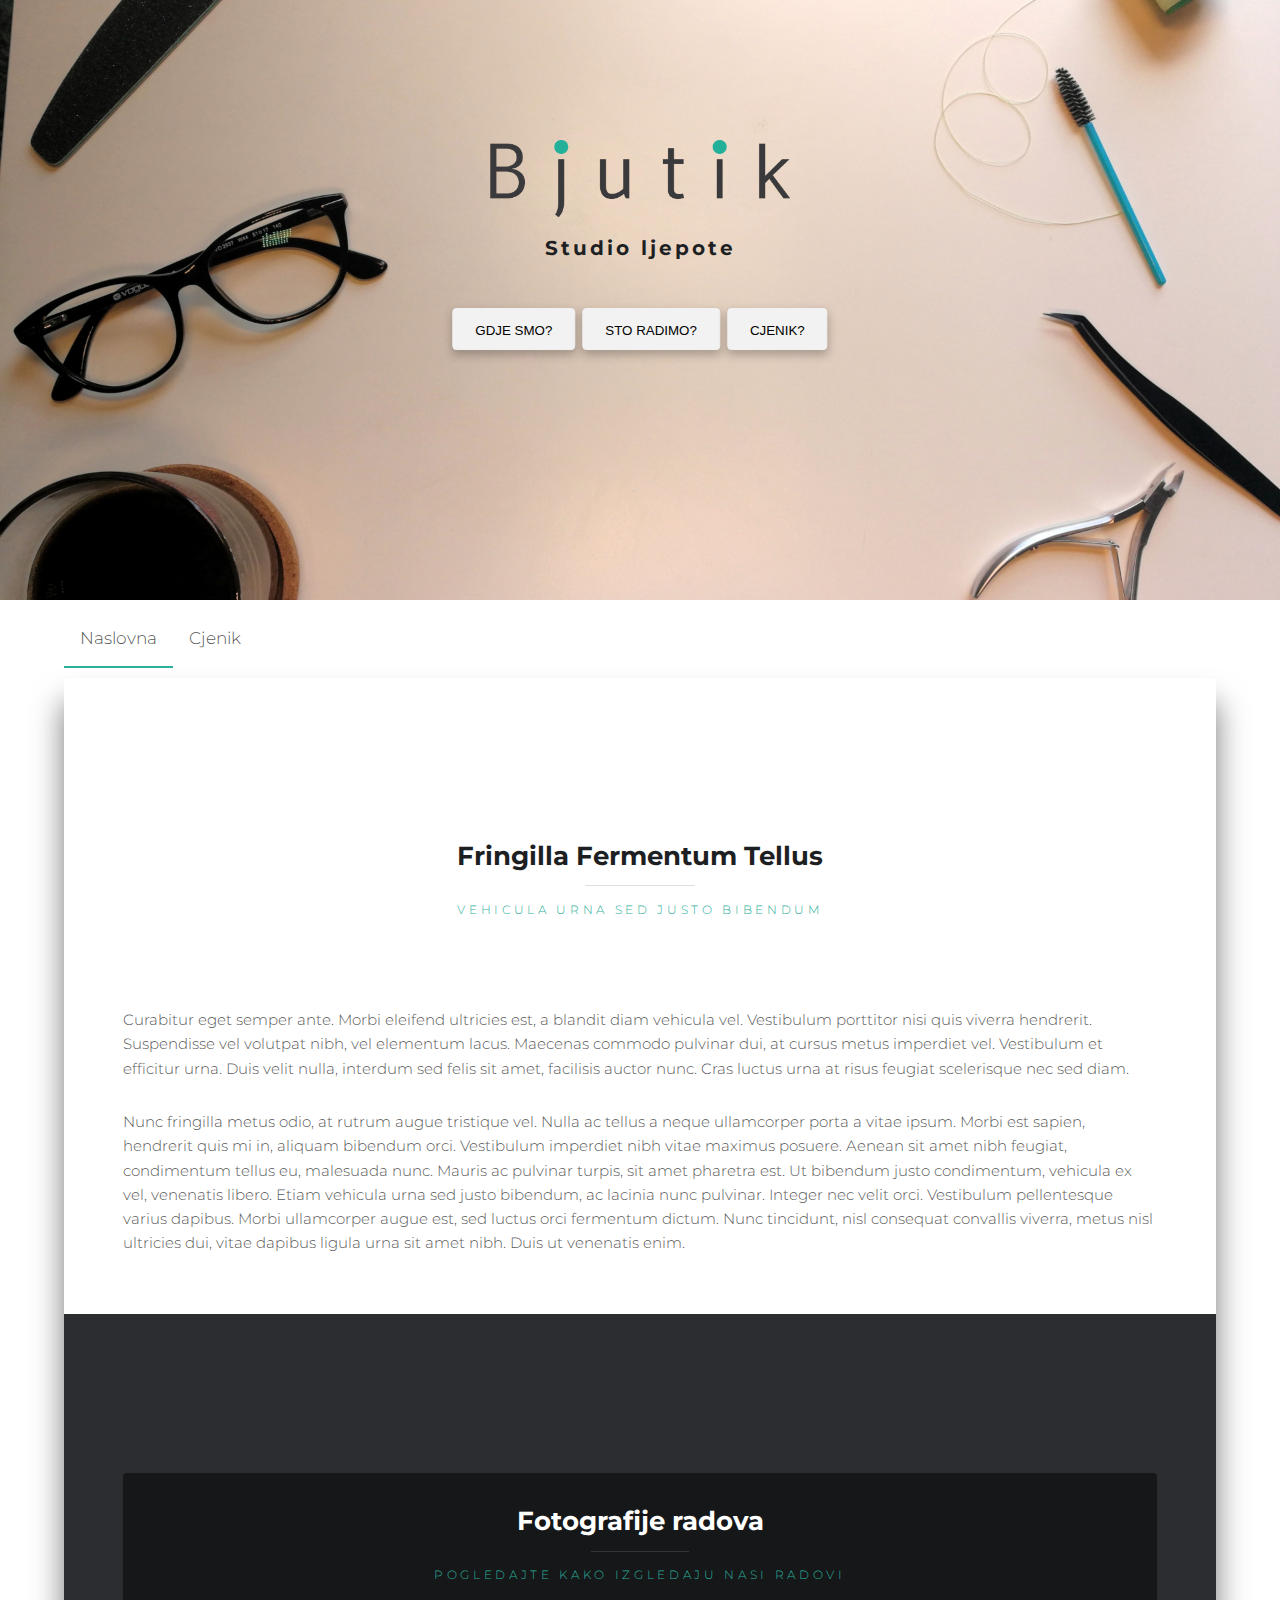
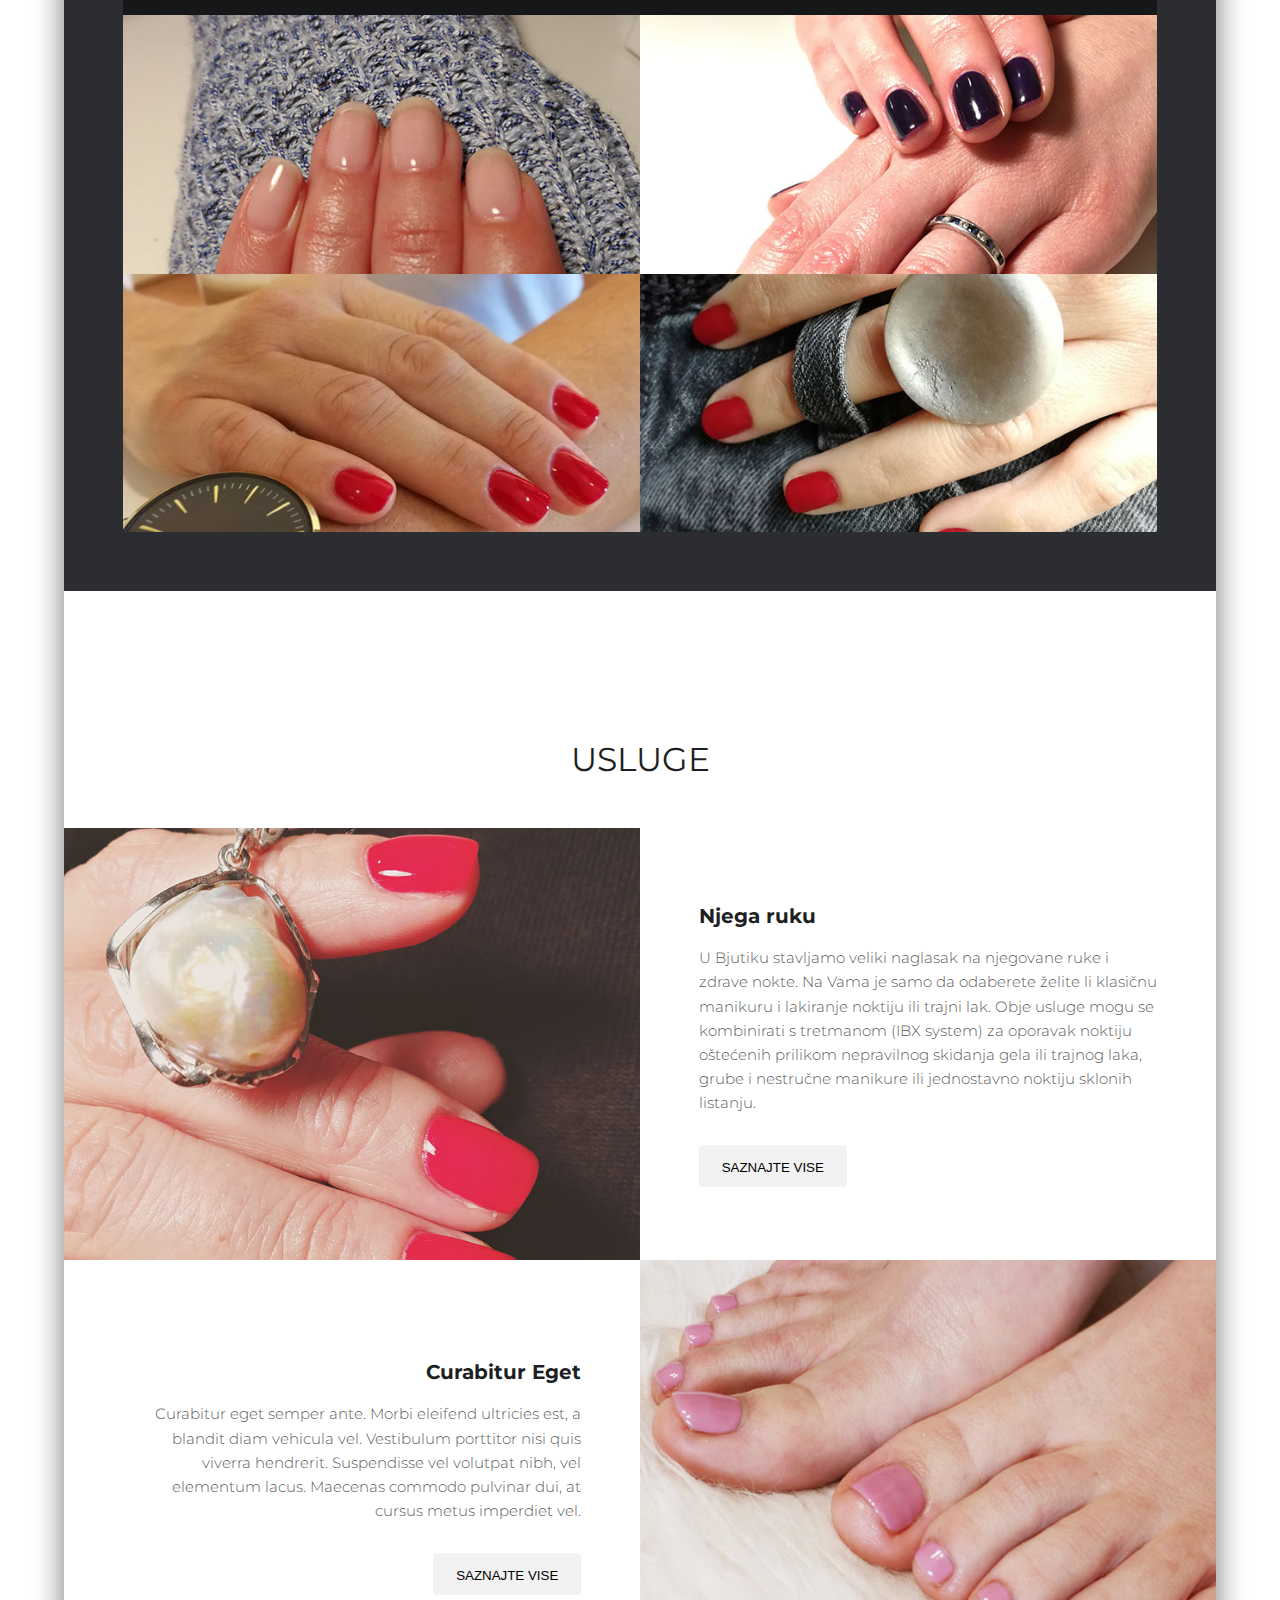
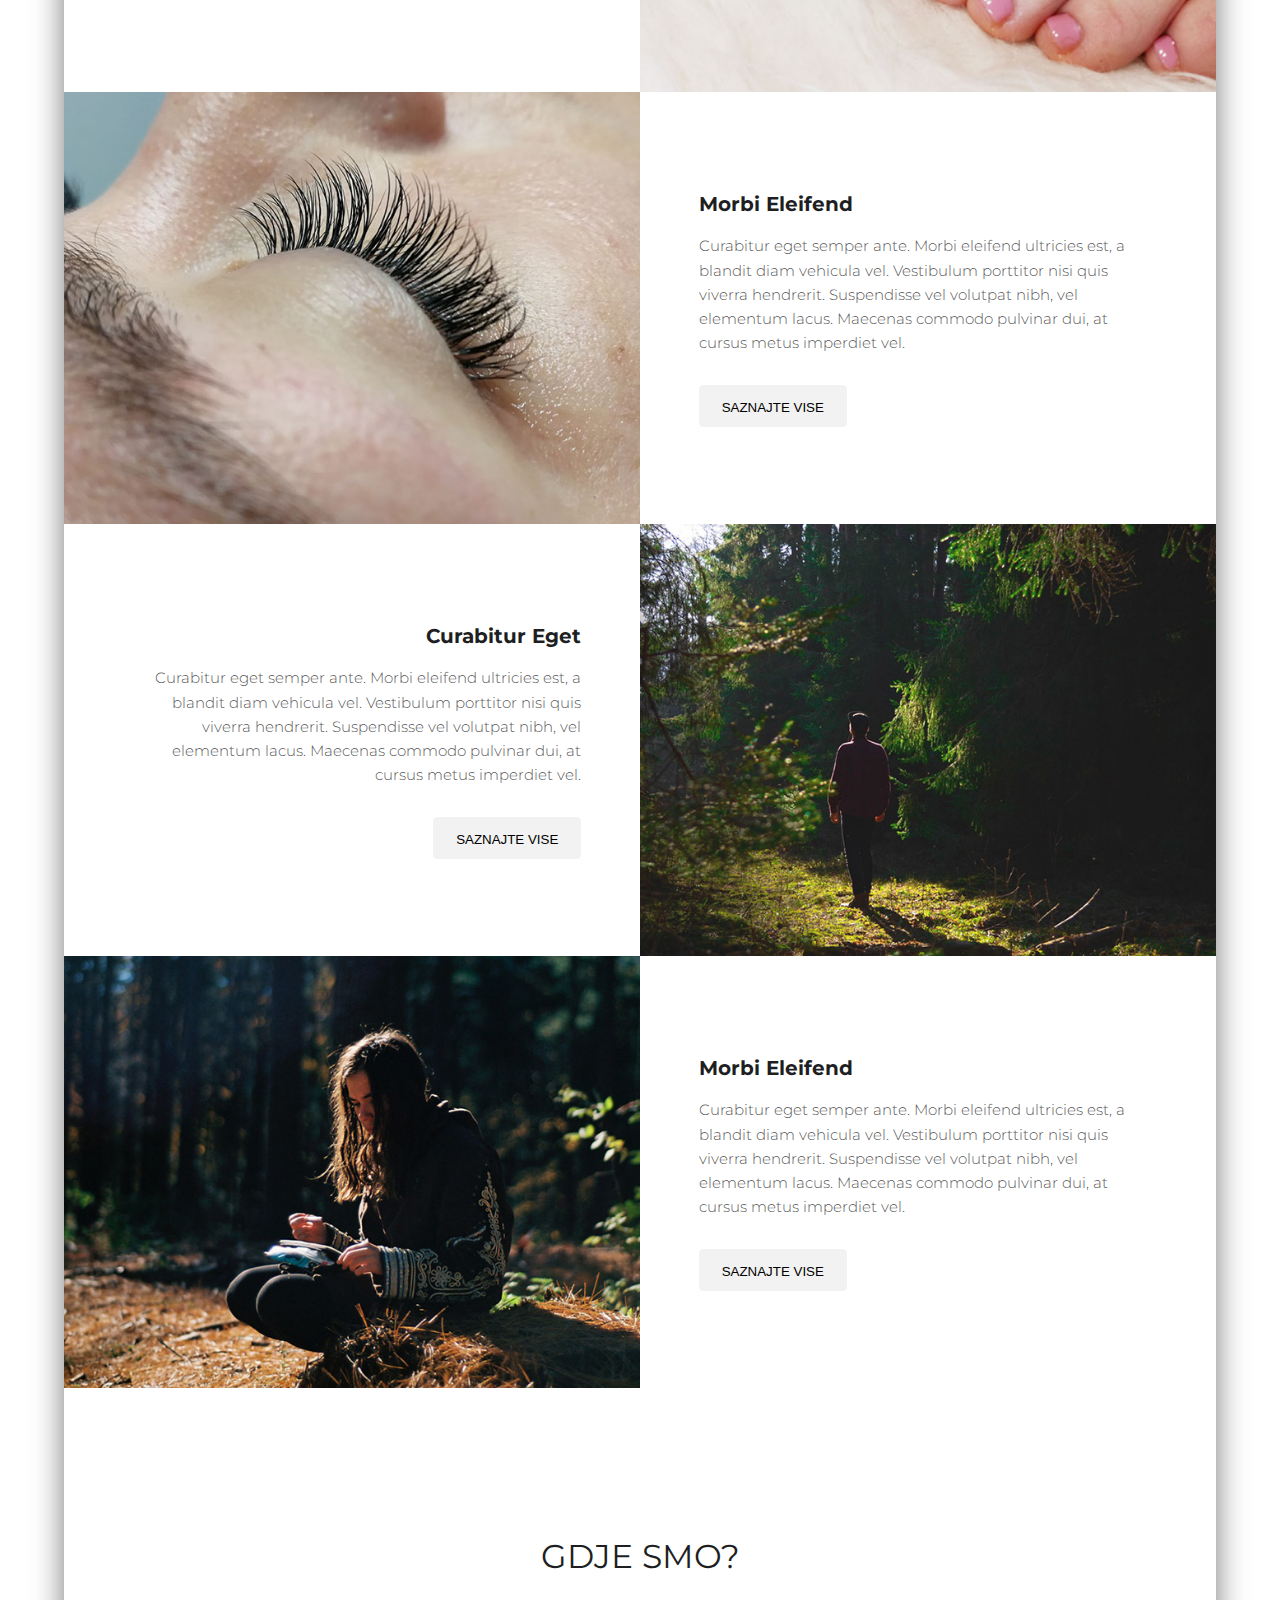
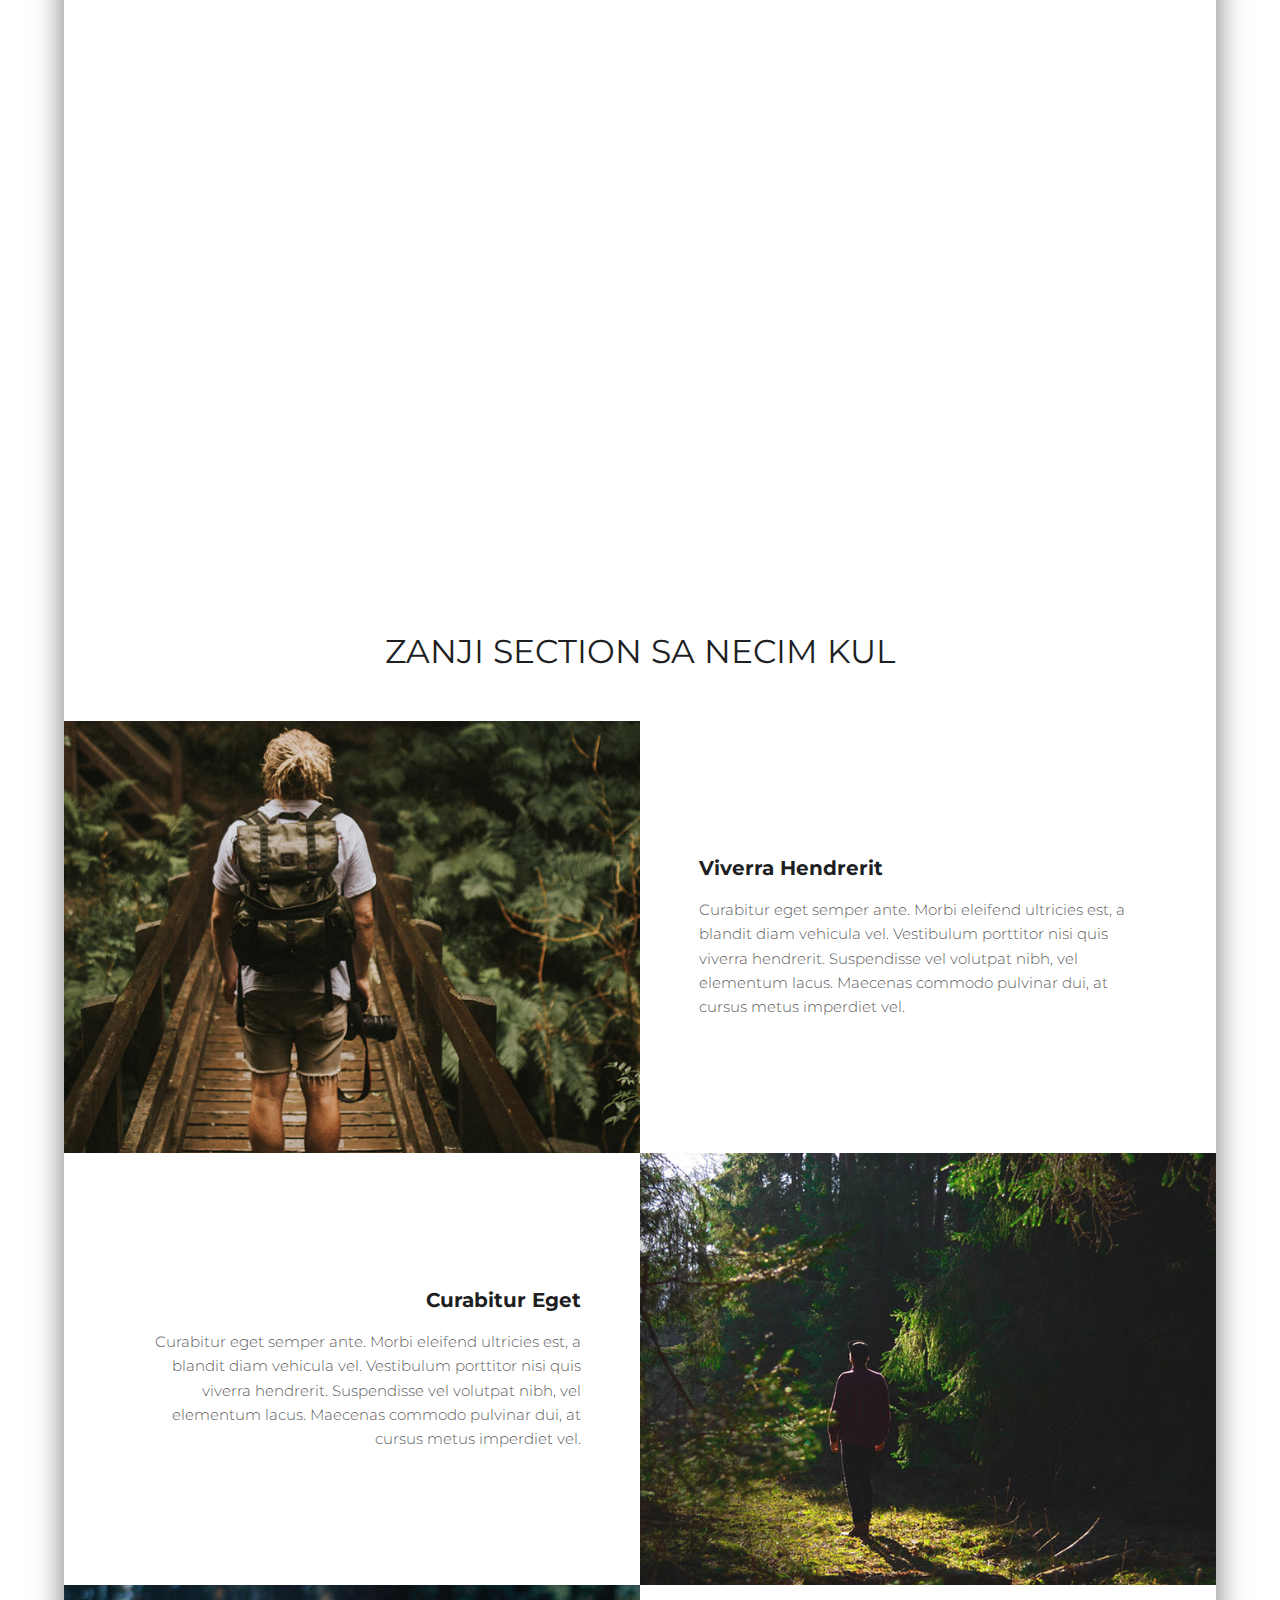
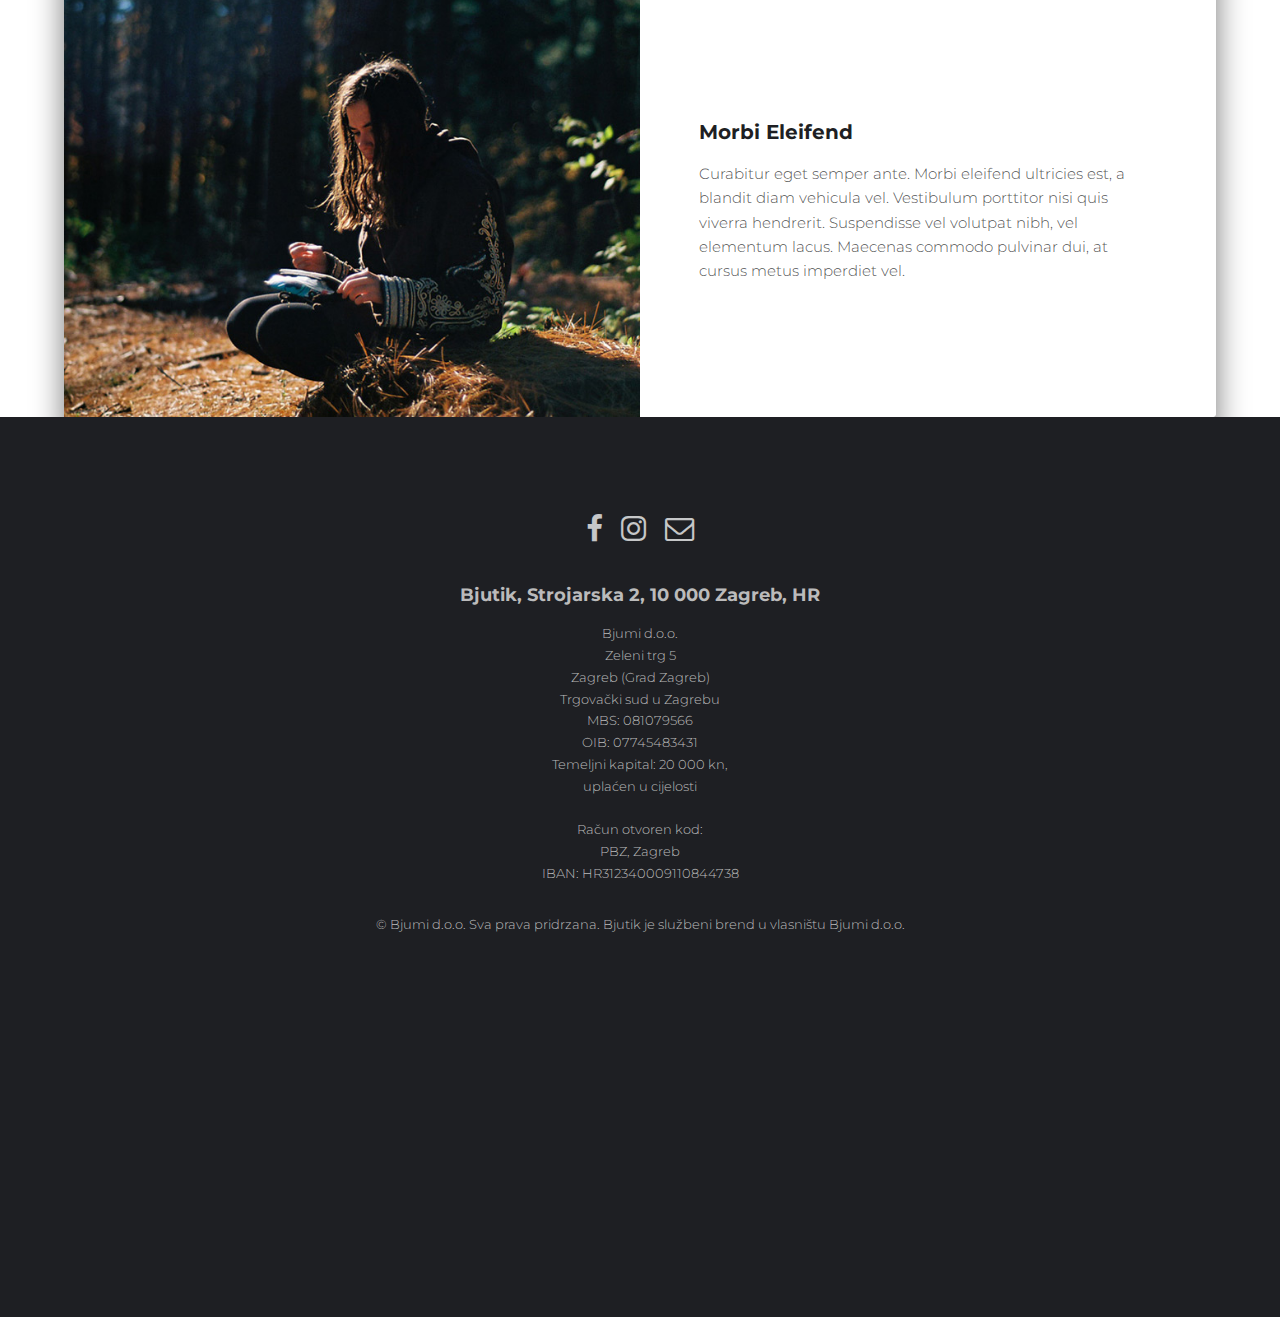
==== commit 807f11c2: "fixed logo on landing" ====
--- a/index.html
+++ b/index.html
@@ -14,18 +14,19 @@
 
 		<!-- Header -->
 			<header id="header">
-			</header>
+			
 
 			<div class="hero-image">
 					<div class="hero-text">
-						<div class="logo"><img src="images/logo.png" alt="Bjutik studio" width="300px"></div>
+						<div class="logo"><img src="images/logo.png" alt="Bjutik studio" width="100%"></div>
 						<h3>Studio ljepote</h3>
-						  <button>Gdje smo?</button>
-						  <button>Sto radimo?</button>
-						  	<button>Cjenik?</button>
+						  <a href="#four"><button>Gdje smo?</button></a>
+						  <a href="#three"><button>Sto radimo?</button></a>
+						  <a href="#top-align" id="navBtnPricelist" onclick="showPricelist()"><button>Cjenik?</button></a>
 
 					</div>
 				  </div>
+				</header>
 
 			<!-- Navbar -->
 			<div id="navbar" class="navbar">
@@ -42,8 +43,8 @@
 				<div class="inner">
 
 				<!-- One -->
-					<section id="one" class="wrapper style1">
-
+					<section class="wrapper style1">
+						<div id="one" class="space"></div>
 						
 						<header class="special">
 							<h2>Fringilla Fermentum Tellus</h2>
@@ -56,7 +57,8 @@
 					</section>
 
 				<!-- Two -->
-					<section id="two" class="wrapper style2">
+					<section class="wrapper style2">
+						<div id="two" class="space"></div>
 						<header>
 							<h2>Fotografije radova</h2>
 							<p>pogledajte kako izgledaju nasi radovi</p>
@@ -88,7 +90,8 @@
 					</section>
 
 				<!-- Three -->
-					<section id="three" class="wrapper">
+					<section class="wrapper">
+						<div id="three" class="space"></div>
 						<h1>Usluge</h1>
 						<div class="spotlight">
 							<div class="image flush"><img src="images/bjutik-njega-ruku.jpg" alt="" /></div>
@@ -173,13 +176,15 @@
 
 
 					<!-- Four -->
-					<section id="four" class="wrapper ">
+					<section class="wrapper ">
+						<div id="four" class="space"></div>
 						<h1>Gdje smo?</h1>
 						<iframe width="100%" height="450" frameborder="0" style="border:0" src="https://www.google.com/maps/embed/v1/place?q=place_id:EixTdHJvamFyc2thIGNlc3RhIDEwLCAxMDAwMCwgWmFncmViLCBIcnZhdHNrYQ&amp;key=AIzaSyA83Ny5k418vs1qoaSY3k1SQn9erfIWzHM" allowfullscreen=""></iframe>
 					</section>
 
 					<!-- Five -->
-					<section id="five" class="wrapper">
+					<section class="wrapper">
+						<div id="five" class="space"></div>
 						<h1>Zanji section sa necim kul</h1>
 						<div class="spotlight">
 							<div class="image flush"><img src="images/pic06.jpg" alt="" /></div>
--- a/assets/css/main.css
+++ b/assets/css/main.css
@@ -2647,7 +2647,7 @@
 	h1 {
 		font-size: 2.25rem;
 		text-align: center;
-		margin: 3rem 0 2rem 0;
+		padding: 3rem 0 2rem 0;
 		text-transform: uppercase;
 		font-weight: 400;
 	}
@@ -2983,12 +2983,13 @@
 		z-index: 10001;
 	}
 
-		#header > .logo {
-			margin: 0 0 1rem 0;
-			padding: 0;
-		}
-
-			#header > .logo a {
+		.logo {
+			margin: 10px auto;
+    		padding: 0;
+    		width: 300px;
+		}
+
+			.logo a {
 				font-size: 4rem;
 				font-weight: 700;
 				color: #FFF;
@@ -2996,17 +2997,29 @@
 				line-height: 1rem;
 			}
 
-			#header > .logo span {
+			.logo span {
 				font-weight: 300;
 				font-size: 1rem;
 				display: block;
 				color: rgba(255, 255, 255, 0.65);
 			}
+			.hero-text h3 {
+				padding: 0 0 2rem 0!important;
+			}
+
+			#header > .hero-image > .hero-text button {
+				box-shadow: 0px 4px 10px 0px rgba(0, 0, 0, 0.25);
+			}
+
+			#header > .hero-image > .hero-text button:hover {
+				box-shadow: 0px 6px 10px 0px rgba(0, 0, 0, 0.35);
+			}
+
+
 
 	@media screen and (max-width: 1280px) {
 
 		body {
-			padding-top: 4rem;
 			background-attachment: scroll;
 			background-size: auto;
 			background-position: top;
@@ -3016,11 +3029,12 @@
 
 	@media screen and (max-width: 736px) {
 
-		#header > .logo {
+		.logo {
 			margin: 0 0 2rem 0;
-		}
-
-			#header > .logo a {
+			width: 200px;
+		}
+
+			.logo a {
 				font-size: 3rem;
 			}
 
@@ -3175,10 +3189,15 @@
 
 		}
 
+		.space {
+			width: 100%;
+			height: 100px;
+		}
+
 /* Footer */
 
 	#footer {
-		padding: 4rem 0 2rem 0 ;
+		padding: 6rem 0 2rem 0 ;
 		height: 100vh;
 		text-align: center;
 		background-color: #1e1f23;
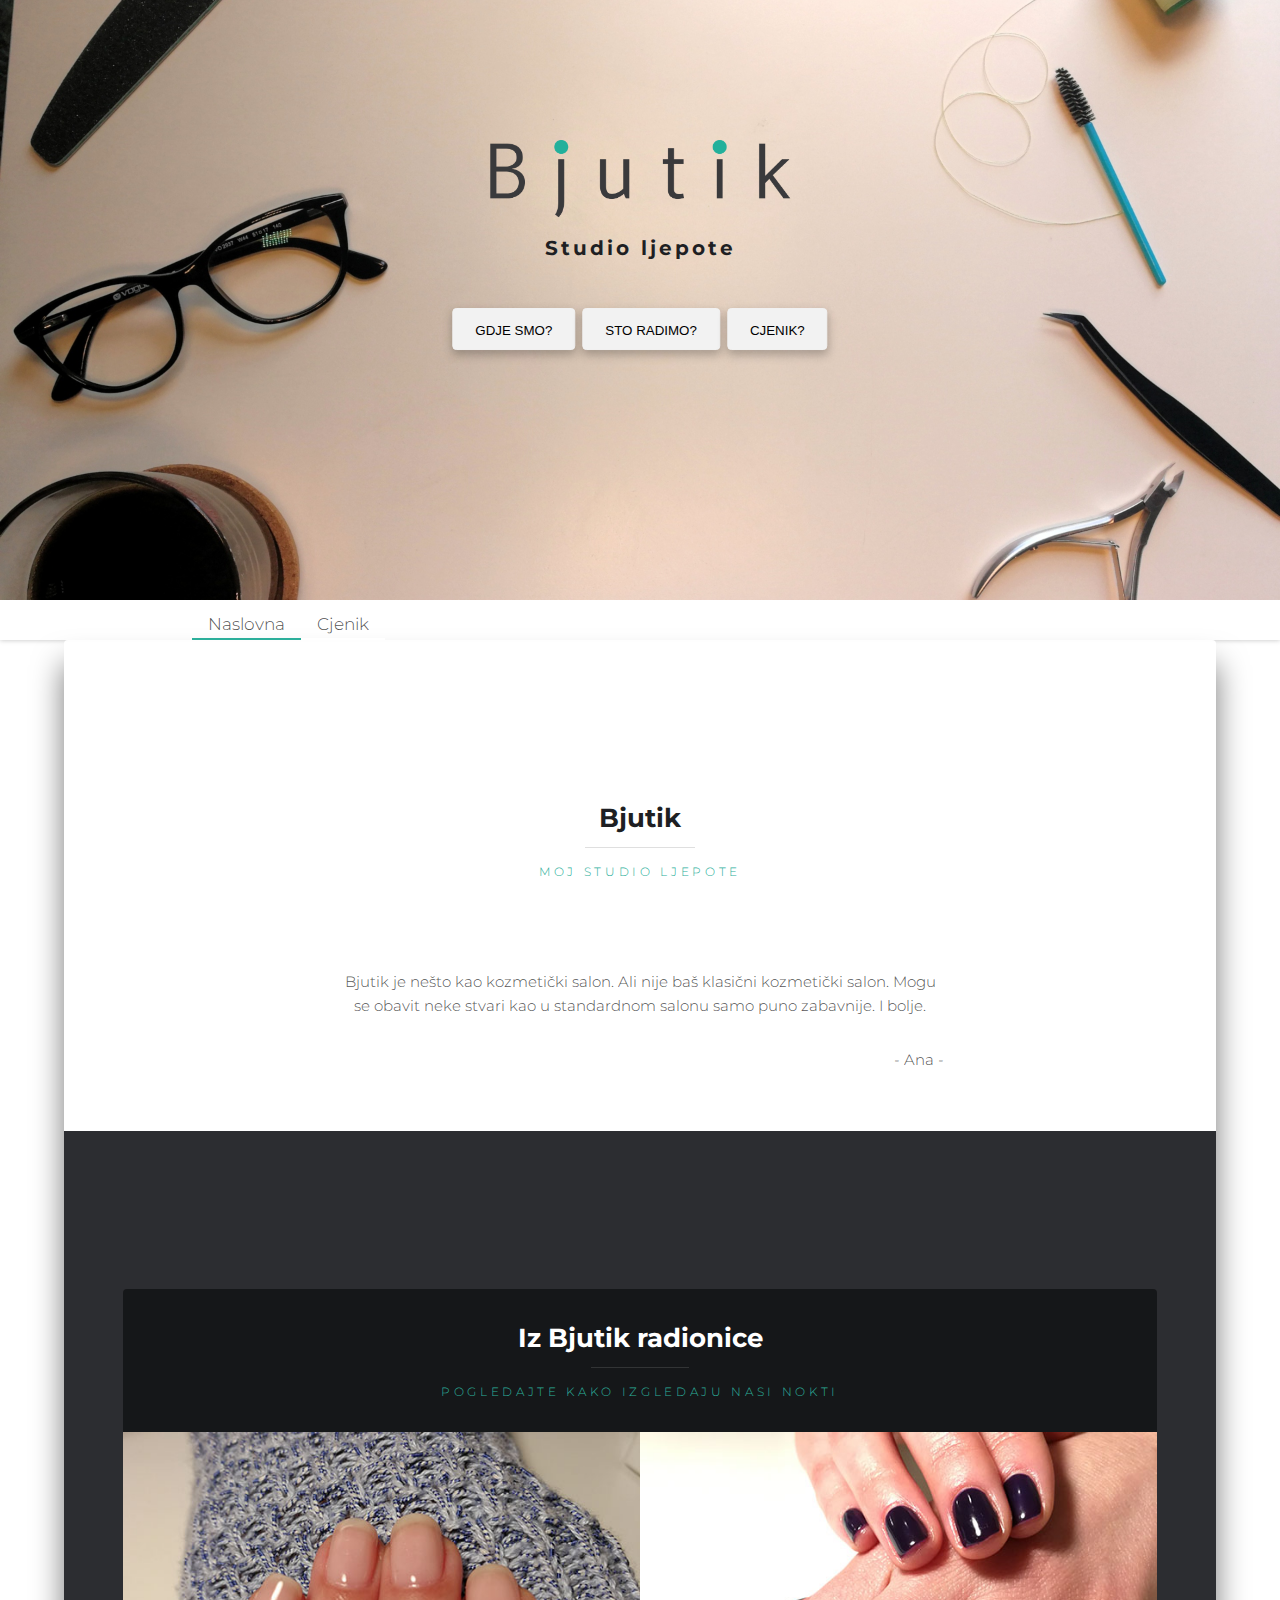
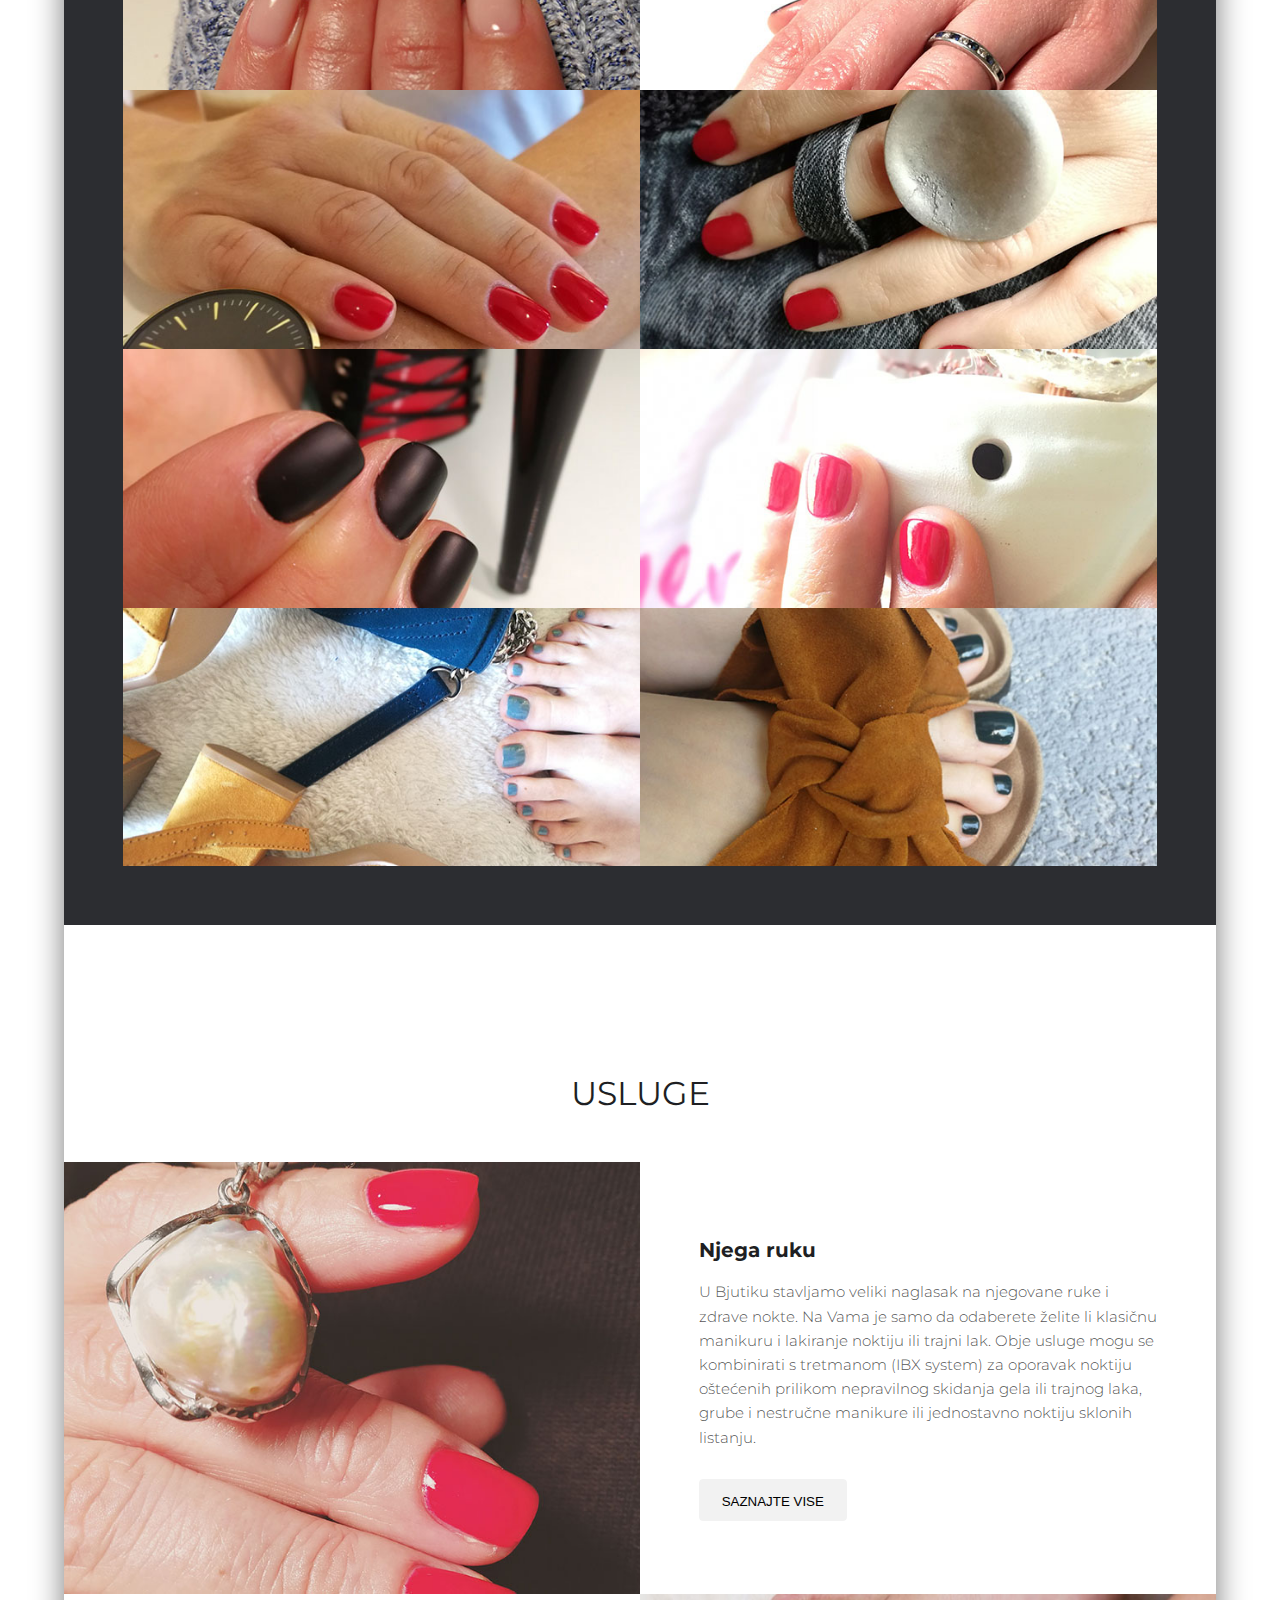
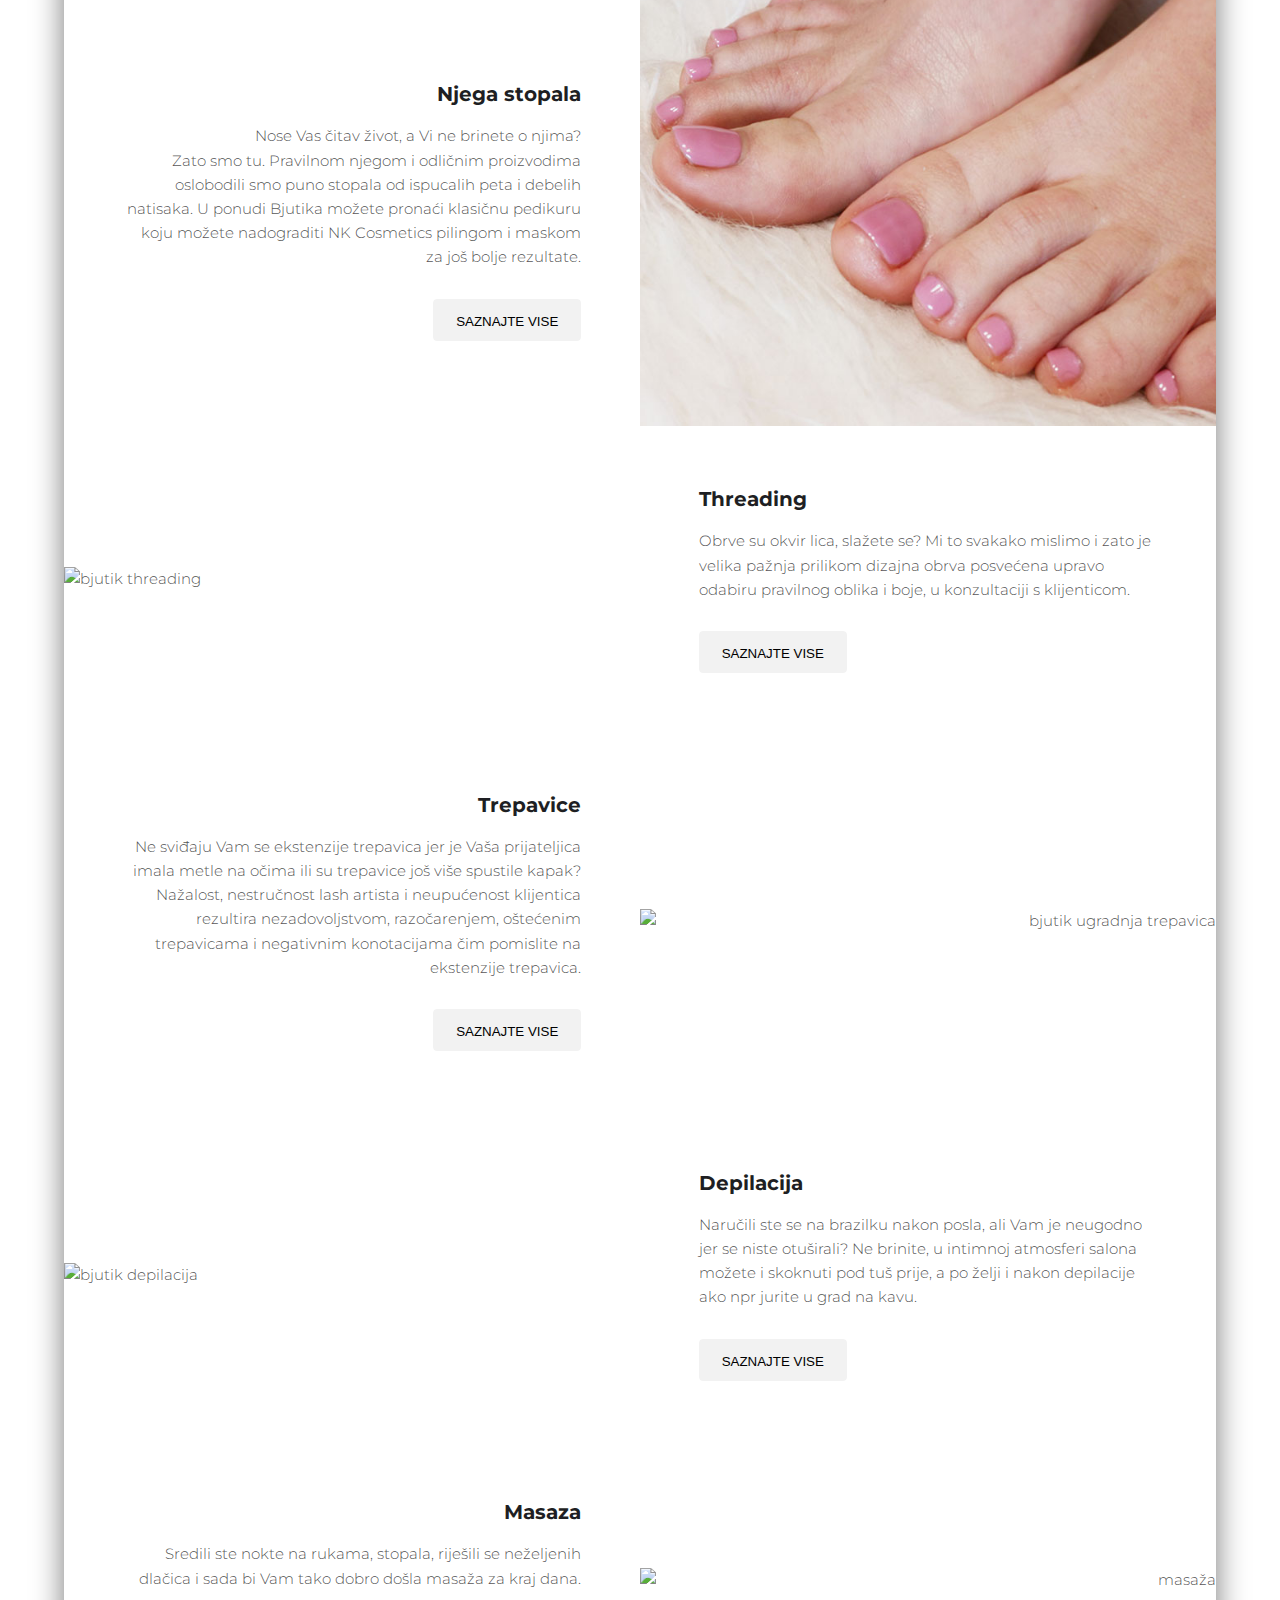
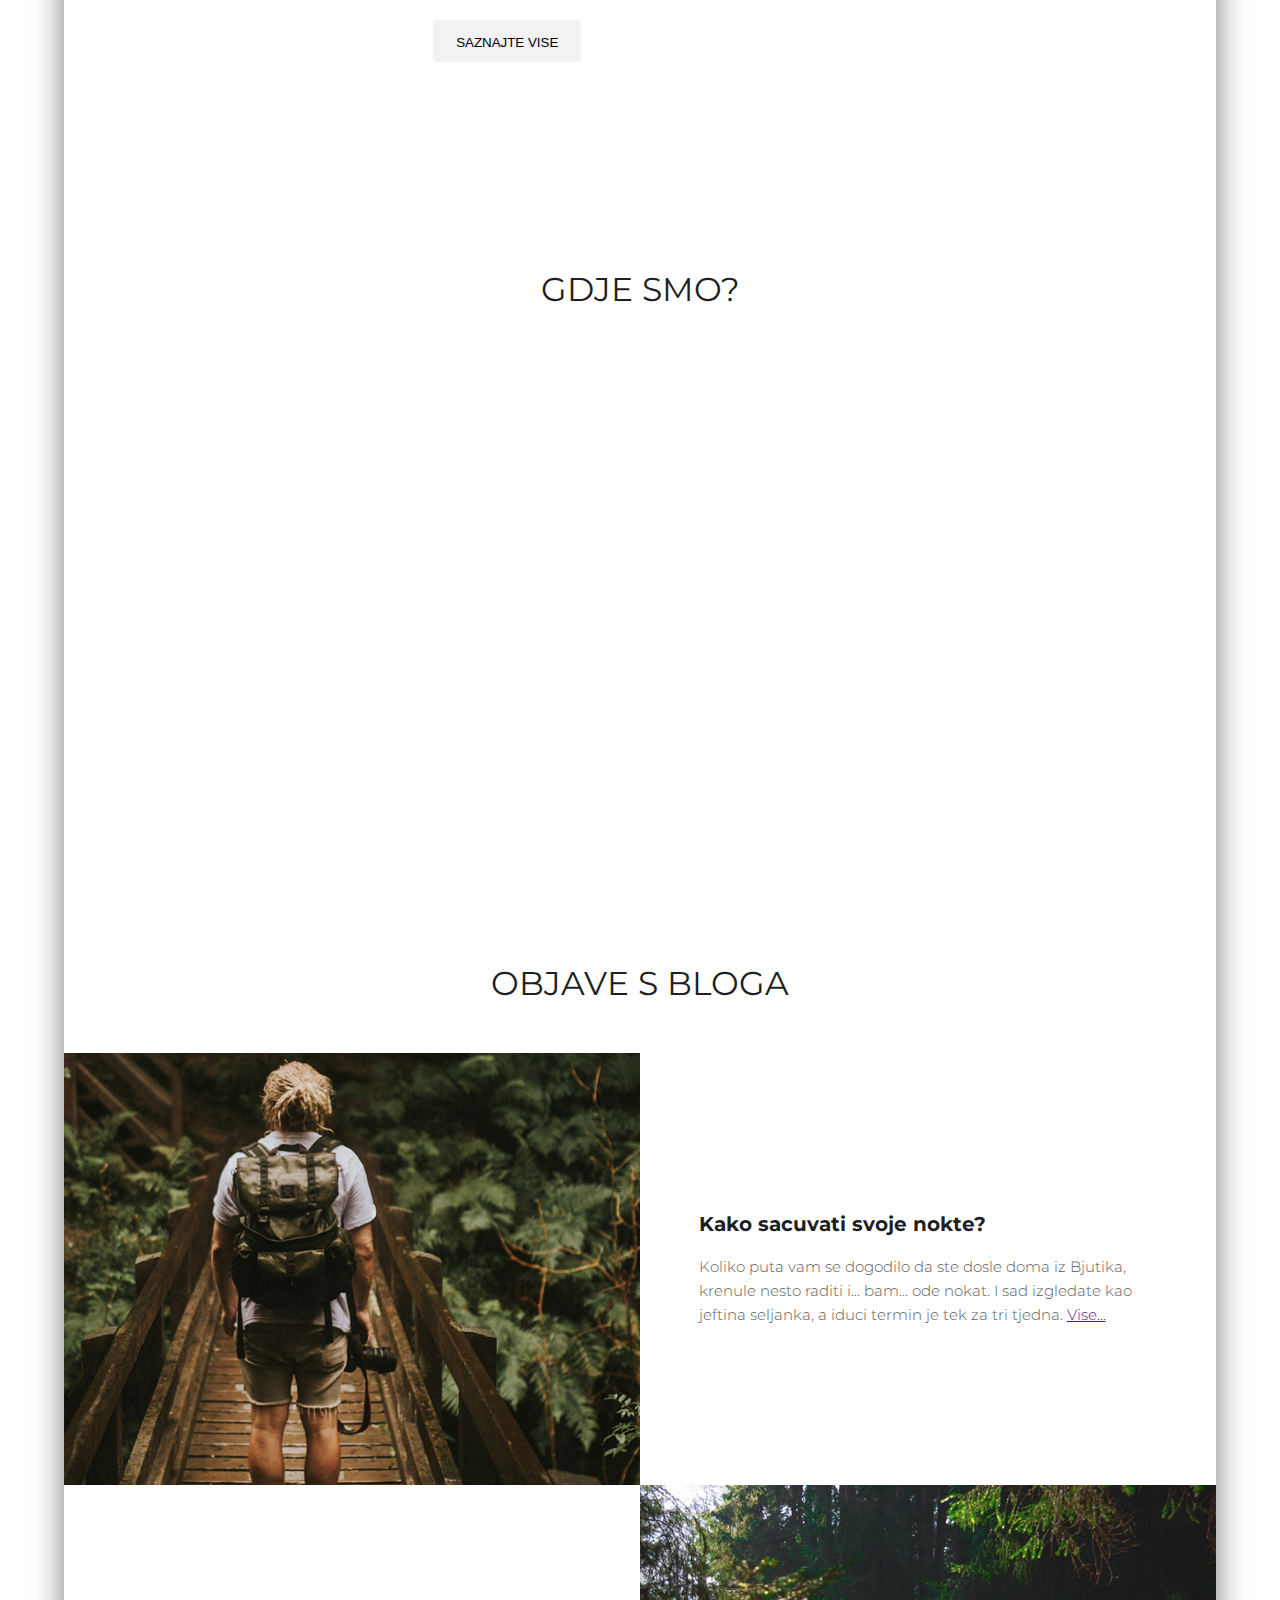
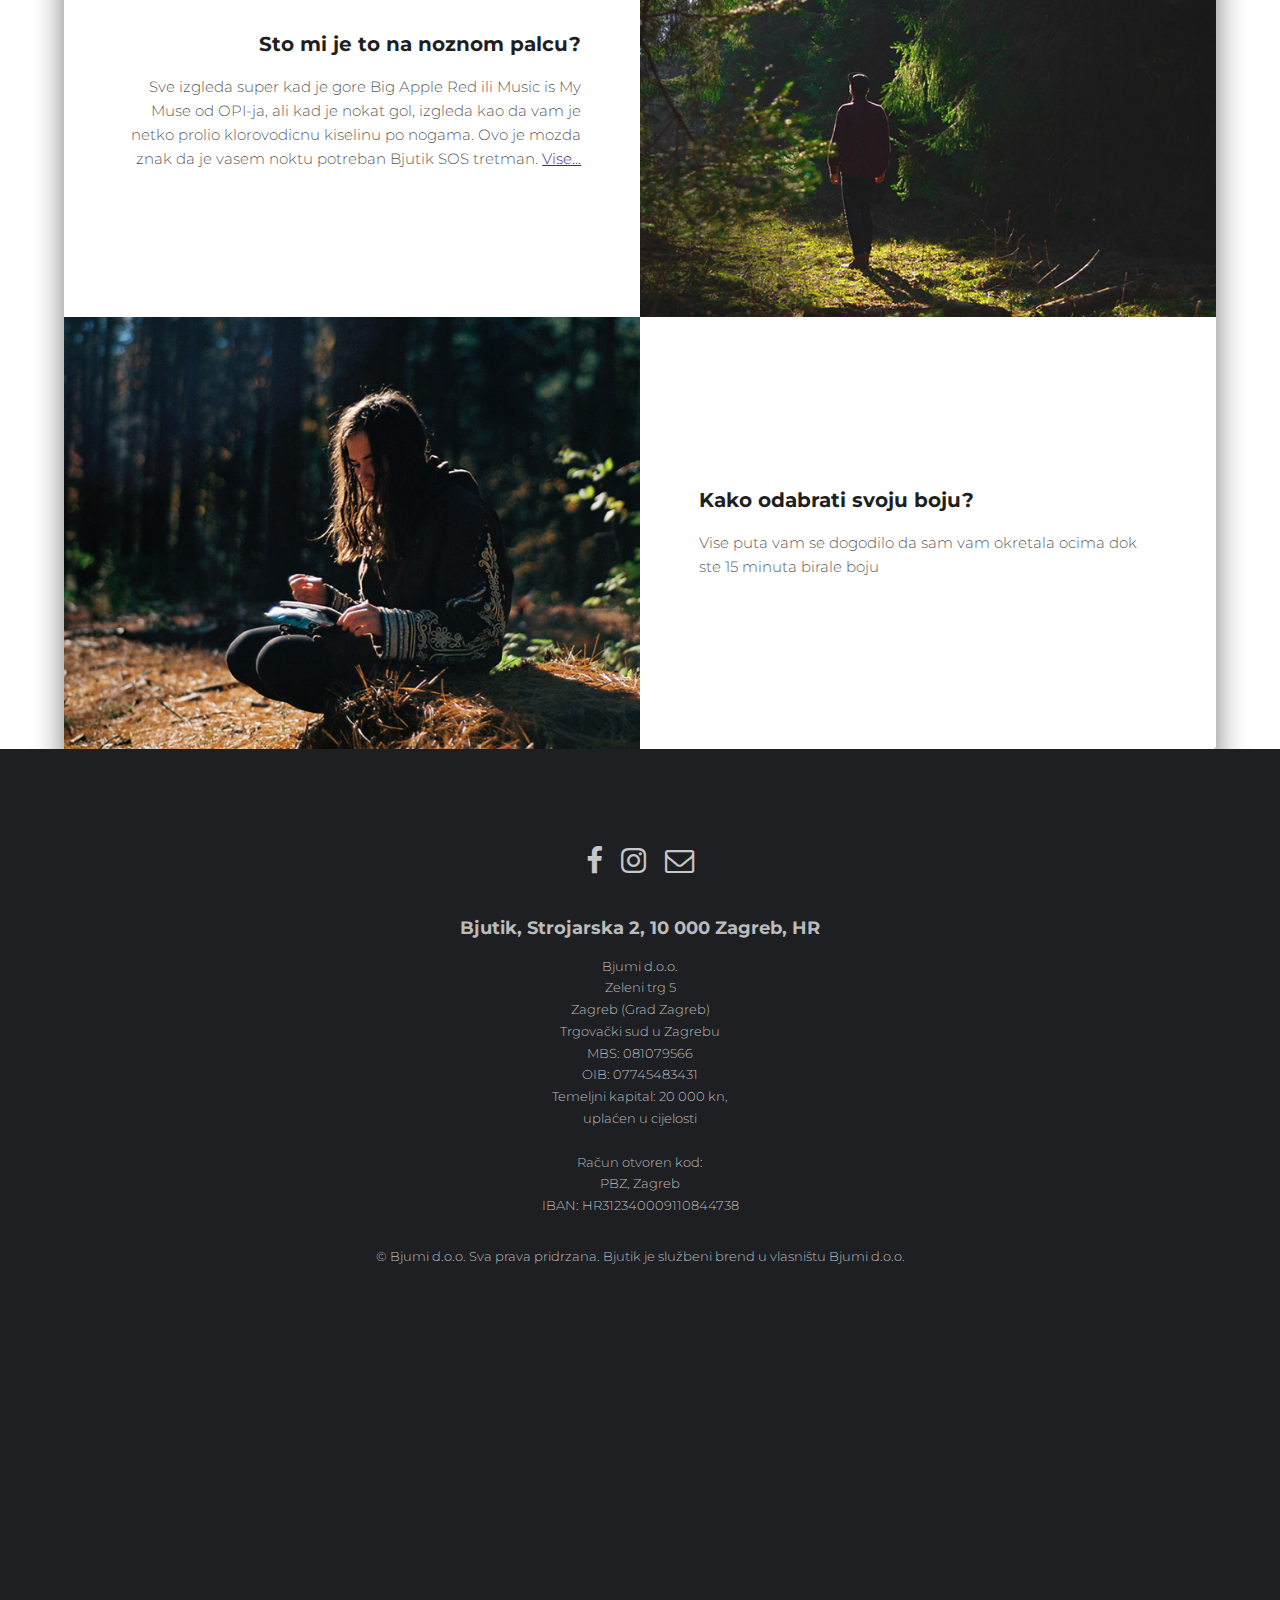
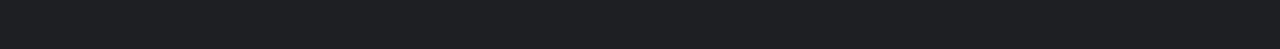
==== commit 4fca2d2f: "Small upgrades" ====
--- a/index.html
+++ b/index.html
@@ -4,6 +4,13 @@
 		<title>Bjutik studio ljepote</title>
 		<meta charset="utf-8" />
 		<meta name="viewport" content="width=device-width, initial-scale=1" />
+		<meta name="title" content="Bjutik studio ljepote">
+		<meta name="description" content="U Bjutiku stavljamo veliki naglasak na zdravlje noktiju ruku i nogu. Riješite se neželjenih dlačica s lica i tijela ili se opustite uz masažu.">
+		<meta name="keywords" content="njega ruku, njega stopala, manikura, pedikura, threading, lash lift, ugradnja trepavica, trepavice, depilacija, masaža, depilacija voskom, depilacija pastom, eyelash extensions, shellac, cosmetic pedicure, opi, dadi oil lash lift">
+		<meta name="robots" content="index, follow">
+		<meta http-equiv="Content-Type" content="text/html; charset=utf-8">
+		<meta name="language" content="Hrvatski">
+		<meta name="author" content="dmijic">
 		<link rel="stylesheet" href="assets/css/main.css" />
 		<link rel="stylesheet" href="pricelist-app/css/style.css">
 		<link href="https://fonts.googleapis.com/css?family=Montserrat" rel="stylesheet">
@@ -30,29 +37,49 @@
 
 			<!-- Navbar -->
 			<div id="navbar" class="navbar">
-				<section id="main">
+
+					<div class="menu-icon-box">
+							<div class="menu-icon-btn menu-icon-not-active main-menu-btn" onclick="showMenu('navbar')">
+							  <span></span>
+							  <span></span>
+							  <span></span>
+							</div>
+						</div>
+				<section id="main-menu" class="main-menu menu-wrapper">
 					<div class="inner no-shadow">
-						<a class="active" id="navBtnHome" href="#" onclick="showHome()">Naslovna</a>
-						<a href="#top-align" id="navBtnPricelist" onclick="showPricelist()">Cjenik</a>
+						<div><a class="active" id="navBtnHome" href="#" onclick="showHome()">Naslovna</a></div>
+						<div><a href="#top-align" id="navBtnPricelist" onclick="showPricelist()">Cjenik</a></div>
 					</div>
 		</section>
 	</div>
 
+
+		<!-- Floater -->
+
+		<section class="floater" id="floater" v-if="specialOfferActive">
+				<div class="floater-content">	
+					<h3>Last minute 15% popusta na sve usluge. Pratite obavijesti na <a href="https://facebook.com/bjutikstudioljepote" target="_blank">facebook-u</a>.</h3>
+				</div>
+				<span class="floater-close" id="floaterClose" onclick="closeFloater()"></span>
+		</section>
+
 		<!-- Main -->
 			<section id="main" class="homeView">
 				<div class="inner">
+
+
 
 				<!-- One -->
 					<section class="wrapper style1">
 						<div id="one" class="space"></div>
 						
 						<header class="special">
-							<h2>Fringilla Fermentum Tellus</h2>
-							<p>vehicula urna sed justo bibendum</p>
+							<h2>Bjutik</h2>
+							<p>moj studio ljepote</p>
 						</header>
-						<div class="content">
-							<p>Curabitur eget semper ante. Morbi eleifend ultricies est, a blandit diam vehicula vel. Vestibulum porttitor nisi quis viverra hendrerit. Suspendisse vel volutpat nibh, vel elementum lacus. Maecenas commodo pulvinar dui, at cursus metus imperdiet vel. Vestibulum et efficitur urna. Duis velit nulla, interdum sed felis sit amet, facilisis auctor nunc. Cras luctus urna at risus feugiat scelerisque nec sed diam. </p>
-							<p>Nunc fringilla metus odio, at rutrum augue tristique vel. Nulla ac tellus a neque ullamcorper porta a vitae ipsum. Morbi est sapien, hendrerit quis mi in, aliquam bibendum orci. Vestibulum imperdiet nibh vitae maximus posuere. Aenean sit amet nibh feugiat, condimentum tellus eu, malesuada nunc. Mauris ac pulvinar turpis, sit amet pharetra est. Ut bibendum justo condimentum, vehicula ex vel, venenatis libero. Etiam vehicula urna sed justo bibendum, ac lacinia nunc pulvinar. Integer nec velit orci. Vestibulum pellentesque varius dapibus. Morbi ullamcorper augue est, sed luctus orci fermentum dictum. Nunc tincidunt, nisl consequat convallis viverra, metus nisl ultricies dui, vitae dapibus ligula urna sit amet nibh. Duis ut venenatis enim.</p>
+						<div class="content" style="width: 63%; margin: 0 auto;">
+							<p style="text-align: center">Bjutik je nešto kao kozmetički salon. Ali nije baš klasični kozmetički salon. Mogu se obavit neke stvari kao u standardnom salonu samo puno zabavnije. I bolje. </p>
+							<p style="text-align: right">- Ana -</p>
 						</div>
 					</section>
 
@@ -60,29 +87,49 @@
 					<section class="wrapper style2">
 						<div id="two" class="space"></div>
 						<header>
-							<h2>Fotografije radova</h2>
-							<p>pogledajte kako izgledaju nasi radovi</p>
+							<h2>Iz Bjutik radionice</h2>
+							<p>pogledajte kako izgledaju nasi nokti</p>
 						</header>
 						<div class="content">
 							<div class="gallery">
 								<div>
 									<div class="image fit flush">
-										<a href="images/images-working/IMG_20181120_193549.jpg"><img class="gallery-thumbnail" src="images/bjutik-gallery-1.jpg" alt="" /></a>
-									</div>
-								</div>
-								<div>
-									<div class="image fit flush">
-										<a href="images/bjutik-gallery-2.jpg"><img class="gallery-thumbnail" src="images/bjutik-gallery-2.jpg" alt="" /></a>
-									</div>
-								</div>
-								<div>
-									<div class="image fit flush">
-										<a href="images/bjutik-gallery-3.jpg"><img class="gallery-thumbnail" src="images/bjutik-gallery-3.jpg" alt="" /></a>
-									</div>
-								</div>
-								<div>
-									<div class="image fit flush">
-										<a href="images/bjutik-gallery-4.jpg"><img class="gallery-thumbnail" src="images/bjutik-gallery-4.jpg" alt="" /></a>
+										<a href="images/bjutik-gallery-1.jpg"><img class="gallery-thumbnail" src="images/bjutik-gallery-1-tn.jpg" alt="bjutik manikura" /></a>
+									</div>
+								</div>
+								<div>
+									<div class="image fit flush">
+										<a href="images/bjutik-gallery-2.jpg"><img class="gallery-thumbnail" src="images/bjutik-gallery-2-tn.jpg" alt="njegovani nokti" /></a>
+									</div>
+								</div>
+								<div>
+									<div class="image fit flush">
+										<a href="images/bjutik-gallery-3.jpg"><img class="gallery-thumbnail" src="images/bjutik-gallery-3-tn.jpg" alt="briga o noktima" /></a>
+									</div>
+								</div>
+								<div>
+									<div class="image fit flush">
+										<a href="images/bjutik-gallery-4.jpg"><img class="gallery-thumbnail" src="images/bjutik-gallery-4-tn.jpg" alt="bjutik trajni lak" /></a>
+									</div>
+								</div>
+								<div>
+									<div class="image fit flush">
+										<a href="images/bjutik-gallery-5.jpg"><img class="gallery-thumbnail" src="images/bjutik-gallery-5-tn.jpg" alt="bjutik zdravi nokti" /></a>
+									</div>
+								</div>
+								<div>
+									<div class="image fit flush">
+										<a href="images/bjutik-gallery-6.jpg"><img class="gallery-thumbnail" src="images/bjutik-gallery-6-tn.jpg" alt="bjutik lijepi nokti" /></a>
+									</div>
+								</div>
+								<div>
+									<div class="image fit flush">
+										<a href="images/bjutik-gallery-7.jpg"><img class="gallery-thumbnail" src="images/bjutik-gallery-7-tn.jpg" alt="bjutik pedikura" /></a>
+									</div>
+								</div>
+								<div>
+									<div class="image fit flush">
+										<a href="images/bjutik-gallery-8.jpg"><img class="gallery-thumbnail" src="images/bjutik-gallery-8-tn.jpg" alt="njega stopala" /></a>
 									</div>
 								</div>
 							</div>
@@ -94,7 +141,7 @@
 						<div id="three" class="space"></div>
 						<h1>Usluge</h1>
 						<div class="spotlight">
-							<div class="image flush"><img src="images/bjutik-njega-ruku.jpg" alt="" /></div>
+							<div class="image flush"><img src="images/bjutik-njega-ruku.jpg" alt="njega ruku" /></div>
 							<div class="inner">
 								<h3>Njega ruku</h3>
 								<p>U Bjutiku stavljamo veliki naglasak na njegovane ruke i zdrave nokte. Na Vama je samo da odaberete želite li klasičnu manikuru i lakiranje noktiju ili trajni lak. Obje usluge mogu se kombinirati s tretmanom (IBX system) za oporavak noktiju oštećenih prilikom nepravilnog skidanja gela ili trajnog laka, grube i nestručne manikure ili jednostavno noktiju sklonih listanju.</p>
@@ -116,61 +163,132 @@
 							</div>
 						</div>
 						<div class="spotlight alt">
-							<div class="image flush"><img src="images/bjutik-njega-nogu.jpg" alt="" /></div>
+							<div class="image flush"><img src="images/bjutik-njega-nogu.jpg" alt="njega stopala" /></div>
 							<div  class="inner">
-								<h3>Curabitur Eget</h3>
-								<p>Curabitur eget semper ante. Morbi eleifend ultricies est, a blandit diam vehicula vel. Vestibulum porttitor nisi quis viverra hendrerit. Suspendisse vel volutpat nibh, vel elementum lacus. Maecenas commodo pulvinar dui, at cursus metus imperdiet vel.</p>
+								<h3>Njega stopala</h3>
+								<p>Nose Vas čitav život, a Vi ne brinete o njima?<br>
+									Zato smo tu. Pravilnom njegom i odličnim proizvodima oslobodili smo puno stopala od ispucalih peta i debelih natisaka. U ponudi Bjutika možete pronaći klasičnu pedikuru koju možete nadograditi NK Cosmetics pilingom i maskom za još bolje rezultate.
+									</p>
 								<button id="modal_button" onclick="openModal('njega-nogu')">Saznajte vise</button>
 							</div>
 							<div class="modal modal-hidden" id="njega-nogu">
 								<div class="modal-container">
 									<a class="modal-close" href="#" id="njega-nogu-modal-close_btn" onclick="closeModal('njega-nogu')"></a>
-								<h2>Njega nogu</h2>
-								<p>U Bjutiku stavljamo veliki naglasak na njegovane ruke i zdrave nokte. Na Vama je samo da odaberete želite li klasičnu manikuru i lakiranje noktiju ili trajni lak. Obje usluge mogu se kombinirati s tretmanom (IBX system) za oporavak noktiju oštećenih prilikom nepravilnog skidanja gela ili trajnog laka, grube i nestručne manikure ili jednostavno noktiju sklonih listanju. IBX system u kombinaciji s organskim Dadi’ Oil uljem kojeg dobijete prilikom prvog IBX tretmana pomaže Vam da njegujete svoje nokte i kožu i kod kuće.</p>
+								<h2>Njega stopala</h2>
+								<p>Nose Vas čitav život, a Vi ne brinete o njima?
+									Zato smo tu. Pravilnom njegom i odličnim proizvodima oslobodili smo puno stopala od ispucalih peta i debelih natisaka. U ponudi Bjutika možete pronaći klasičnu pedikuru koju možete nadograditi NK Cosmetics pilingom i maskom za još bolje rezultate. 
+									
+									
+									</p>
 										
-								<p>Brandovi koji se koriste u radu su OPI i CND SHELLAC™ trajni lakovi, CND Creative Play, CND Vinylux te OPI  lakovi za nokte.
-								Tretman možete obogatiti pilingom i maskom za ruke brazilskog proizvođača NK Cosmetics čiji su prirodni sastojci jednako blagotvorni prema Vama, ali i prema prirodi.</p>
+								<p>Za manje zahtjevna stopala Bjutik nudi uslugu i parcijalne pedikure koje uključuje uređivanje noktiju i lakiranje ili samo obrada zadebljanja na stopalima.
+									
+									</p>
 										
-								<p>Vrhunski proizvodi, iskustvo i stručnost u izvođenju tretmana osiguravaju Vam zadovoljstvo i opuštanje.</p>							
+								<p>Možete nam se obratiti i ukoliko imate poteškoća s gljivičnim oboljenjima nokta, uraslim noktima ili oštečenim živcem prilikom čega Vam nokat više ne raste.U takvim situacijama koristi se LCN Pedique gel kojim možemo napraviti kompletnu rekonstrukciju Vašeg nokta. Gel je otporan i čvrst, a ujedno visoko fleksibilan što ga čini savršenim za pokrete stopala i pritiske koje nokti i stopala podnose kroz čitav dan u zatvorenoj obući. Sadrži ione srebra koji imaju dokazani antimikotički učinak.</p>							
 							</div>
 							</div>
 						</div>
 						<div class="spotlight">
-							<div class="image flush"><img src="images/bjutik-ugradnja-trepavica.jpg" alt="" /></div>
+							<div class="image flush"><img src="images/bjutik-threading.jpg" alt="bjutik threading" /></div>
 							<div class="inner">
-								<h3>Morbi Eleifend</h3>
-								<p>Curabitur eget semper ante. Morbi eleifend ultricies est, a blandit diam vehicula vel. Vestibulum porttitor nisi quis viverra hendrerit. Suspendisse vel volutpat nibh, vel elementum lacus. Maecenas commodo pulvinar dui, at cursus metus imperdiet vel.</p>
-								<button id="modal_button" onclick="openModal('ugradnja-trepavica')">Saznajte vise</button>
-							</div>
-							<div class="modal modal-hidden" id="ugradnja-trepavica">
+								<h3>Threading</h3>
+								<p>Obrve su okvir lica, slažete se? Mi to svakako mislimo i zato je velika pažnja prilikom dizajna obrva posvećena upravo odabiru pravilnog oblika i boje, u konzultaciji s klijenticom. 
+									
+									</p>
+								<button id="modal_button" onclick="openModal('threading')">Saznajte vise</button>
+							</div>
+							<div class="modal modal-hidden" id="threading">
 								<div class="modal-container">
-									<a class="modal-close" href="#" id="ugradnja-trepavica-modal-close_btn" onclick="closeModal('ugradnja-trepavica')"></a>
-								<h2>Njega ruku</h2>
-								<p>U Bjutiku stavljamo veliki naglasak na njegovane ruke i zdrave nokte. Na Vama je samo da odaberete želite li klasičnu manikuru i lakiranje noktiju ili trajni lak. Obje usluge mogu se kombinirati s tretmanom (IBX system) za oporavak noktiju oštećenih prilikom nepravilnog skidanja gela ili trajnog laka, grube i nestručne manikure ili jednostavno noktiju sklonih listanju. IBX system u kombinaciji s organskim Dadi’ Oil uljem kojeg dobijete prilikom prvog IBX tretmana pomaže Vam da njegujete svoje nokte i kožu i kod kuće.</p>
+									<a class="modal-close" href="#" id="threading-modal-close_btn" onclick="closeModal('threading')"></a>
+								<h2>Threading</h2>
+								<p>Obrve su okvir lica, slažete se? Mi to svakako mislimo i zato je velika pažnja prilikom dizajna obrva posvećena upravo odabiru pravilnog oblika i boje, u konzultaciji s klijenticom. 
+									Riješite se svih neželjenih dlačica s lica ovom poznatom indijskom metodom čupanja koncem. Za razliku od voska, konac ne oštećuje kožu, ne trga dlačice, čupa ih iz korijena i ostavlja glatku kožu. Crvenilo se brzo povlači, ali svakako savjetujemo da ne stavljate šminku neposredno nakon tretmana kako bi izbjegli neželjene reakcije.
+									</p>
+						
+							</div>
+							</div>
+						</div>
+						<div class="spotlight alt">
+								<div class="image flush"><img src="images/bjutik-trepavice.jpg" alt="bjutik ugradnja trepavica" /></div>
+								<div  class="inner">
+									<h3>Trepavice</h3>
+									<p>Ne sviđaju Vam se ekstenzije trepavica jer je Vaša prijateljica imala metle na očima ili su trepavice još više spustile kapak? 
+										Nažalost, nestručnost lash artista i neupućenost klijentica rezultira nezadovoljstvom, razočarenjem, oštećenim trepavicama i negativnim konotacijama čim pomislite na ekstenzije trepavica.
+										</p>
+									<button id="modal_button" onclick="openModal('ugradnja-trepavica')">Saznajte vise</button>
+								</div>
+								<div class="modal modal-hidden" id="ugradnja-trepavica">
+									<div class="modal-container">
+										<a class="modal-close" href="#" id="ugradnja-trepavica-modal-close_btn" onclick="closeModal('ugradnja-trepavica')"></a>
+									<h2>Trepavice</h2>
+									<p>Ne sviđaju Vam se ekstenzije trepavica jer je Vaša prijateljica imala metle na očima ili su trepavice još više spustile kapak? 
+										Nažalost, nestručnost lash artista i neupućenost klijentica rezultira nezadovoljstvom, razočarenjem, oštećenim trepavicama i negativnim konotacijama čim pomislite na ekstenzije trepavica.
+										</p>
+										<p>Ugradnja ekstenzija uključuje duže konzultacije s klijenticom, odabir idealnog oblika i dužine ekstenzija koje oko i trepavice dopuštaju. Ekstenzije su lagane, prozračne, ne smetaju. Na Vama je da se odlučite preferirate li klasičnu ugradnju ili ruski volumen (poznat i kao 3D, 4D...).
+
+											</p>
+											<p>Industrija ekstenzija trepavica je brzorastuća te time puna noviteta. Redovitim pohađanjem edukacija osiguravamo najveću sigurnost za Vaše oko i trepavice i možete nam se obratiti s punim povjerenjem. I dođite umorne, volimo kada spavate na tretmanu.
+
+												</p>
+												<p>Ukoliko Vam se ne sviđa izgled ekstenzija, a trepavice su Vam tužne i ravne, uvijek se možete odlučiti na opciju uvijanja prirodnih trepavica, lash lift / laminacija, čiji efekt traje otprilike 6 tjedana. Prirodne trepavice se podižu, uvijaju, bojaju i hrane keratinom, Vi samo odmarate.
+
+													</p>
+							
+								</div>
+								</div>
+							</div>
+
+
+							<div class="spotlight">
+								<div class="image flush"><img src="images/bjutik-depilacija.jpg" alt="bjutik depilacija" /></div>
+								<div class="inner">
+									<h3>Depilacija</h3>
+									<p>Naručili ste se na brazilku nakon posla, ali Vam je neugodno jer se niste otuširali? Ne brinite, u intimnoj atmosferi salona možete i skoknuti pod tuš prije, a po želji i nakon depilacije ako npr jurite u grad na kavu.
+
+										</p>
+									<button id="modal_button" onclick="openModal('depilacija')">Saznajte vise</button>
+								</div>
+								<div class="modal modal-hidden" id="depilacija">
+									<div class="modal-container">
+										<a class="modal-close" href="#" id="depilacija-modal-close_btn" onclick="closeModal('depilacija')"></a>
+									<h2>Depilacija</h2>
+									<p>Naručili ste se na brazilku nakon posla, ali Vam je neugodno jer se niste otuširali? Ne brinite, u intimnoj atmosferi salona možete i skoknuti pod tuš prije, a po želji i nakon depilacije ako npr jurite u grad na kavu.<br>
+										U ponudi imamo depilaciju hladnim voskom te šećernom pastom. 
 										
-								<p>Brandovi koji se koriste u radu su OPI i CND SHELLAC™ trajni lakovi, CND Creative Play, CND Vinylux te OPI  lakovi za nokte.
-								Tretman možete obogatiti pilingom i maskom za ruke brazilskog proizvođača NK Cosmetics čiji su prirodni sastojci jednako blagotvorni prema Vama, ali i prema prirodi.</p>
-										
-								<p>Vrhunski proizvodi, iskustvo i stručnost u izvođenju tretmana osiguravaju Vam zadovoljstvo i opuštanje.</p>							
-							</div>
-							</div>
-						</div>
-						<div class="spotlight alt">
-								<div class="image flush"><img src="images/pic07.jpg" alt="" /></div>
+										</p>
+							
+								</div>
+								</div>
+							</div>
+
+							<div class="spotlight alt">
+								<div class="image flush"><img src="images/bjutik-masaza.jpg" alt="masaža" /></div>
 								<div  class="inner">
-									<h3>Curabitur Eget</h3>
-									<p>Curabitur eget semper ante. Morbi eleifend ultricies est, a blandit diam vehicula vel. Vestibulum porttitor nisi quis viverra hendrerit. Suspendisse vel volutpat nibh, vel elementum lacus. Maecenas commodo pulvinar dui, at cursus metus imperdiet vel.</p>
-									<button id="modal_button" onclick="openModal('njega-ruku')">Saznajte vise</button>
-								</div>
-							</div>
-							<div class="spotlight">
-								<div class="image flush"><img src="images/pic08.jpg" alt="" /></div>
-								<div class="inner">
-									<h3>Morbi Eleifend</h3>
-									<p>Curabitur eget semper ante. Morbi eleifend ultricies est, a blandit diam vehicula vel. Vestibulum porttitor nisi quis viverra hendrerit. Suspendisse vel volutpat nibh, vel elementum lacus. Maecenas commodo pulvinar dui, at cursus metus imperdiet vel.</p>
-									<button id="modal_button" onclick="openModal('njega-ruku')">Saznajte vise</button>
-								</div>
-							</div>
+									<h3>Masaza</h3>
+									<p>Sredili ste nokte na rukama, stopala, riješili se neželjenih dlačica i sada bi Vam tako dobro došla masaža za kraj dana.
+
+										</p>
+									<button id="modal_button" onclick="openModal('masaza')">Saznajte vise</button>
+								</div>
+								<div class="modal modal-hidden" id="masaza">
+									<div class="modal-container">
+										<a class="modal-close" href="#" id="masaza-modal-close_btn" onclick="closeModal('masaza')"></a>
+									<h2>Masaza</h2>
+									<p>Sredili ste nokte na rukama, stopala, riješili se neželjenih dlačica i sada bi Vam tako dobro došla masaža za kraj dana.
+
+										</p>
+										<p>Klasična masaža uklanja napetost vrata, ramenog pojasa i gornjeg dijela tijela. Riješite se napetosti uzrokovane  dugotrajnim sjedenjem, stajanjem, nepravilnim držanjem tijela, učestalim ponavljanjem jednog pokreta ili pozicije i naručite se na željeni tretman.
+											</p>
+											<p>Sportska masaža pomoći će  tijelu da se brže oporavi od tjelesnih napora ubrzavajući izlučivanje mliječne kiseline koja je normalan fiziološki produkt rada mišića. 
+												</p>
+												<p>U Bjutiku  možete pripremiti svoje tijelo i anticelulitnom masažom i riješiti se neželjenog izgleda narančine kože. Masaža se provodi anticelulitnim uljem čiji sastojci pomažu u razgradnji masnoća, aktiviraju rad limfnog sustava i pospješuju uklanjanje otrova iz tijela.
+													</p>
+							
+								</div>
+								</div>
+							</div>
+
 					</section>
 
 
@@ -185,26 +303,27 @@
 					<!-- Five -->
 					<section class="wrapper">
 						<div id="five" class="space"></div>
-						<h1>Zanji section sa necim kul</h1>
+						<h1>Objave s bloga</h1>
 						<div class="spotlight">
 							<div class="image flush"><img src="images/pic06.jpg" alt="" /></div>
 							<div class="inner">
-								<h3>Viverra Hendrerit</h3>
-								<p>Curabitur eget semper ante. Morbi eleifend ultricies est, a blandit diam vehicula vel. Vestibulum porttitor nisi quis viverra hendrerit. Suspendisse vel volutpat nibh, vel elementum lacus. Maecenas commodo pulvinar dui, at cursus metus imperdiet vel.</p>
+								<h3>Kako sacuvati svoje nokte?</h3>
+								<p>Koliko puta vam se dogodilo da ste dosle doma iz Bjutika, krenule nesto raditi i... bam... ode nokat. I sad izgledate kao jeftina seljanka, a iduci termin je tek za tri tjedna. <a href="">Vise...</a> </p>
 							</div>
 						</div>
 						<div class="spotlight alt">
 							<div class="image flush"><img src="images/pic07.jpg" alt="" /></div>
 							<div  class="inner">
-								<h3>Curabitur Eget</h3>
-								<p>Curabitur eget semper ante. Morbi eleifend ultricies est, a blandit diam vehicula vel. Vestibulum porttitor nisi quis viverra hendrerit. Suspendisse vel volutpat nibh, vel elementum lacus. Maecenas commodo pulvinar dui, at cursus metus imperdiet vel.</p>
+								<h3>Sto mi je to na noznom palcu?</h3>
+								<p>Sve izgleda super kad je gore Big Apple Red ili Music is My Muse od OPI-ja, ali kad je nokat gol, izgleda kao da vam je netko prolio klorovodicnu kiselinu po nogama. Ovo je mozda znak da je vasem noktu potreban Bjutik SOS tretman. <a href="">Vise...</a>
+								</p>
 							</div>
 						</div>
 						<div class="spotlight">
 							<div class="image flush"><img src="images/pic08.jpg" alt="" /></div>
 							<div class="inner">
-								<h3>Morbi Eleifend</h3>
-								<p>Curabitur eget semper ante. Morbi eleifend ultricies est, a blandit diam vehicula vel. Vestibulum porttitor nisi quis viverra hendrerit. Suspendisse vel volutpat nibh, vel elementum lacus. Maecenas commodo pulvinar dui, at cursus metus imperdiet vel.</p>
+								<h3>Kako odabrati svoju boju?</h3>
+								<p>Vise puta vam se dogodilo da sam vam okretala ocima dok ste 15 minuta birale boju </p>
 							</div>
 						</div>
 					</section>
@@ -214,9 +333,8 @@
 
 		<!-- Pricelist -->
 
-		<section id="main" class="pricelistView section-hidden">
+		<section id="pricelist-menu" class="pricelistView section-hidden">
 				<div class="inner">
-
 				<!-- Pricelist -->
 
 				<span id="top-align"></span>
@@ -224,12 +342,23 @@
 
 				<div id="app">
 
-				<div id="navbarPriceList" class="navbar sticky-pricelist">
-					<section id="main">
-						<div class="inner no-shadow">
+				<div id="navbarPriceList" class="navbar sticky-pricelist" onclick="showMenu('navbarPriceList')">
+						<div class="menu-icon-box menu-icon-box-pricelist">
+								<img src="images/menu-icon.png">
+							</div>
+							
+					<section id="pricelist">
+						<div class="inner no-shadow menu-wrapper">
 								<a :class="[ category === 'Njega ruku' ? 'selected' : '']" @click="update_source('Njega ruku')" href="#top-align">Njega ruku</a>
 								<a :class="[ category === 'Njega stopala' ? 'selected' : '']" @click="update_source('Njega stopala')" href="#top-align">Njega stopala</a>
 								<a :class="[ category === 'Threading (depilacija koncem)' ? 'selected' : '']" @click="update_source('Threading (depilacija koncem)')" href="#top-align">Threading</a>
+								<a :class="[ category === 'Trepavice' ? 'selected' : '']" @click="update_source('Trepavice')" href="#top-align">Trepavice</a>
+								<a :class="[ category === 'Depilacija (hladni vosak)' ? 'selected' : '']" @click="update_source('Depilacija (hladni vosak)')" href="#top-align">Depilacija (hladni vosak)</a>
+								<a :class="[ category === 'Depilacija (šećerna pasta)' ? 'selected' : '']" @click="update_source('Depilacija (šećerna pasta)')" href="#top-align">Depilacija (šećerna pasta)</a>
+								<a :class="[ category === 'Masaža' ? 'selected' : '']" @click="update_source('Masaža')" href="#top-align">Masaža</a>
+								<a :class="[ category === 'Poklon kartice' ? 'selected' : '']" @click="update_source('Poklon kartice')" href="#top-align">Poklon kartice</a>
+								<a :class="[ category === 'Paketi' ? 'selected' : '']" @click="update_source('Paketi')" href="#top-align">Paketi</a>
+								<a :class="[ category === 'Propušteni termin' ? 'selected' : '']" @click="update_source('Propušteni termin')" href="#top-align">Propušteni termin</a>
 								<a :class="[ category === 'all' ? 'selected' : '']" @click="update_source('all')" href="#top-align">Sve usluge</a>
 						</div>
 					</section>
--- a/assets/css/main.css
+++ b/assets/css/main.css
@@ -1718,7 +1718,7 @@
 
 		h1 a, h2 a, h3 a, h4 a, h5 a, h6 a {
 			color: inherit;
-			text-decoration: none;
+			text-decoration: underline;
 		}
 
 	h2 {
@@ -3066,7 +3066,38 @@
 				width: 100%;
 			}
 
-	}
+			#main > .inner {
+				margin: 0 auto;
+			}
+	}
+
+	@media screen and (max-width: 736px) {
+
+		.navbar {
+			max-height: 80px;
+			padding-top: 60px!important;
+			padding: 10px 0!important;
+			-webkit-transition: all .5s ease-in-out;
+			transition: all .5s ease-in-out;
+			}
+		.navbar-show {
+			max-height: 550px!important;
+		}
+		.navbar a {
+			width: 100%!important;
+			padding: 14px 16px!important;
+			}
+
+			.menu-wrapper {
+				margin: 70px auto 0 auto!important;
+				width: 100%!important;
+				padding: 0 50px!important;
+				max-height: 450px!important;
+				overflow: scroll!important;		
+			}
+
+	}
+
 
 	.wrapper > header {
 		text-align: center;
@@ -3313,14 +3344,15 @@
 		overflow: hidden;
 		background-color: #fff;
 		z-index: 2000;
-		padding: 10px 0;
+		padding: 10px 0 0 0;
+		box-shadow: 0 0 5px 0 rgba(0, 0, 0, 0.25);
 	  }
 	  
 	  .navbar a {
 		float: left;
 		display: block;
 		color: rgba(0, 0, 0, 0.7);
-		padding: 14px 16px;
+		padding: 0px 16px;
 		text-decoration: none;
 		font-size: 17px;
 		border-bottom: 2px solid #fff;
@@ -3346,6 +3378,9 @@
 		position: fixed;
 		bottom: 0;
 		z-index: 1999!important;
+		width: 100%;
+		cursor: pointer;
+		background-color: #f2f2f2!important;
 	  }
 
 	  .sticky-top {
@@ -3370,4 +3405,278 @@
 	  #top-align {
 		  display: block;
 		  height: 78px;
-	  }+	  }
+
+	  .menu-wrapper {
+		width: 70%;
+		margin: 0 auto;
+		overflow: scroll;
+	  }
+
+	  /* Floater */
+
+	  .floater {
+		background-color: #1e1f23ef;
+		z-index: 2000;
+		text-align: left;
+		width: 25rem;
+		position: fixed;
+		bottom: 60px;
+		right: -50rem;
+		padding: 1rem 2rem 2rem 1.5rem;
+		border-radius: 10px;
+		-webkit-transition: all .5s;
+		transition: all .5s;
+		-webkit-box-shadow: -3px 3px 3px 0px rgba(0,0,0,0.25);
+		-moz-box-shadow: -3px 3px 3px 0px rgba(0,0,0,0.25);
+		box-shadow: -3px 3px 3px 0px rgba(0,0,0,0.25);
+	}
+	
+	.floater-content > h3 {
+		margin: .6rem!important;
+		color: #fff!important;
+		}
+	
+	.floater-slide-in {
+		right: 2rem!important;
+	}
+	
+	.floater-close {
+		display: block;
+		position: absolute;
+		right: 20px;
+		top: 15px;
+		width: 20px;
+		height: 20px;
+		transition: transform .5s ease-in-out;
+			cursor: pointer;
+	}
+	.floater-close:hover {
+		transform: rotate(360deg);
+	}
+	.floater-close:before {
+		content: "";
+		position: absolute;
+		display: block;
+		margin: auto;
+		left: 0;
+		right: 0;
+		top: 0;
+		bottom: 0;
+		width: 20px;
+		height: 0;
+		border-top: 2px solid whitesmoke;
+		transform: rotate(45deg);
+		transform-origin: center;
+	}
+	.floater-close:after {
+		content: "";
+		position: absolute;
+		display: block;
+		margin: auto;
+		left: 0;
+		right: 0;
+		top: 0;
+		bottom: 0;
+		width: 20px;
+		height: 0;
+		border-top: 2px solid whitesmoke;
+		transform: rotate(-45deg);
+		transform-origin: center;
+	}
+	
+	.floater-content {
+		width: 100%;
+		display: inline-block;
+	}
+	.floater-hidden {
+		display: none;
+	}
+	
+	@media screen and (max-width: 768px) {
+		
+		.floater-h3 {
+		margin-top: 1.6rem!important;
+		margin-bottom: .6rem!important;
+		color: #fff!important;
+		}
+		
+		.floater {
+		text-align: center;
+		width: 100%;
+		position: fixed;
+		bottom: -200px;
+		right:0;
+		padding: 0;
+		border-radius: 0;
+		}
+		.floater-content {
+		width: 70%;
+		}
+		.floater-slide-in {
+		right: 0!important;
+		bottom: 0;
+		}
+		}
+
+
+		/* Menu icon */
+
+		.menu-icon-box {
+			position: absolute;
+			top: 40px;
+			right: 0;
+			transform: translate(-50%, -50%);
+			width: 32px;
+			height: 32px;
+		  }
+
+		  .menu-icon-box-pricelist {
+			bottom: 0!important;
+		  }
+		  
+		  .menu-icon-btn {
+			position: absolute;
+			top: 50%;
+			left: 50%;
+			transform: translate(-50%, -50%);
+			width: 32px;
+			cursor: pointer;
+		  }
+		  
+		  .menu-icon-box span {
+			display: block;
+			width: 100%;
+			box-shadow: 0px 2px 5px 0px rgba(0, 0, 0, 0.25);
+			border-radius: 2px;
+			height: 3px;
+			background: #2caf9b;
+			transition: all .3s;
+			position: relative;
+		  }
+		  
+		  .menu-icon-box span + span {
+			margin-top:8px;
+		  }
+		  
+		  .menu-icon-active span:nth-child(1) {
+			animation: ease .7s top forwards;
+		  }
+		  
+		  .menu-icon-not-active span:nth-child(1) {
+			animation: ease .7s top-2 forwards;
+		  }
+		  
+		  .menu-icon-active span:nth-child(2) {
+			animation: ease .7s scaled forwards;
+		  }
+		  
+		  .menu-icon-not-active span:nth-child(2) {
+			animation: ease .7s scaled-2 forwards;
+		  }
+		  
+		  .menu-icon-active span:nth-child(3) {
+			animation: ease .7s bottom forwards;
+		  }
+		  
+		  .menu-icon-not-active span:nth-child(3) {
+			animation: ease .7s bottom-2 forwards;
+		  }
+
+		  @media only screen and (min-width: 1025px){
+			.menu-icon-box {
+				display: none;
+			}
+		  }
+		  
+		  @keyframes top {
+			0% {
+			  top: 0;
+			  transform: rotate(0);
+			}
+			50% {
+			  top: 11px;
+			  transform: rotate(0);
+			}
+			100% {
+			  top: 11px;
+			  transform: rotate(45deg);
+			}
+		  }
+		  
+		  @keyframes top-2 {
+			0% {
+			  top: 11px;
+			  transform: rotate(45deg);
+			}
+			50% {
+			  top: 11px;
+			  transform: rotate(0deg);
+			}
+			100% {
+			  top: 0;
+			  transform: rotate(0deg);
+			}
+		  }
+		  
+		  @keyframes bottom {
+			0% {
+			  bottom: 0;
+			  transform: rotate(0);
+			}
+			50% {
+			  bottom: 11px;
+			  transform: rotate(0);
+			}
+			100% {
+			  bottom: 11px;
+			  transform: rotate(135deg);
+			}
+		  }
+		  
+		  @keyframes bottom-2 {
+			0% {
+			  bottom: 11px;
+			  transform: rotate(135deg);
+			}
+			50% {
+			  bottom: 11px;
+			  transform: rotate(0);
+			}
+			100% {
+			  bottom: 0;
+			  transform: rotate(0);
+			}
+		  }
+		  
+		  @keyframes scaled {
+			50% {
+			  transform: scale(0);
+			}
+			100% {
+			  transform: scale(0);
+			}
+		  }
+		  
+		  @keyframes scaled-2 {
+			0% {
+			  transform: scale(0);
+			}
+			50% {
+			  transform: scale(0);
+			}
+			100% {
+			  transform: scale(1);
+			}
+		  }
+
+		  /*overrides*/
+		  
+		  .closer {
+			  display: none!important;
+		  }
+
+		  .poptrox-overlay {
+			  top: 30px!important;
+		  }
+
